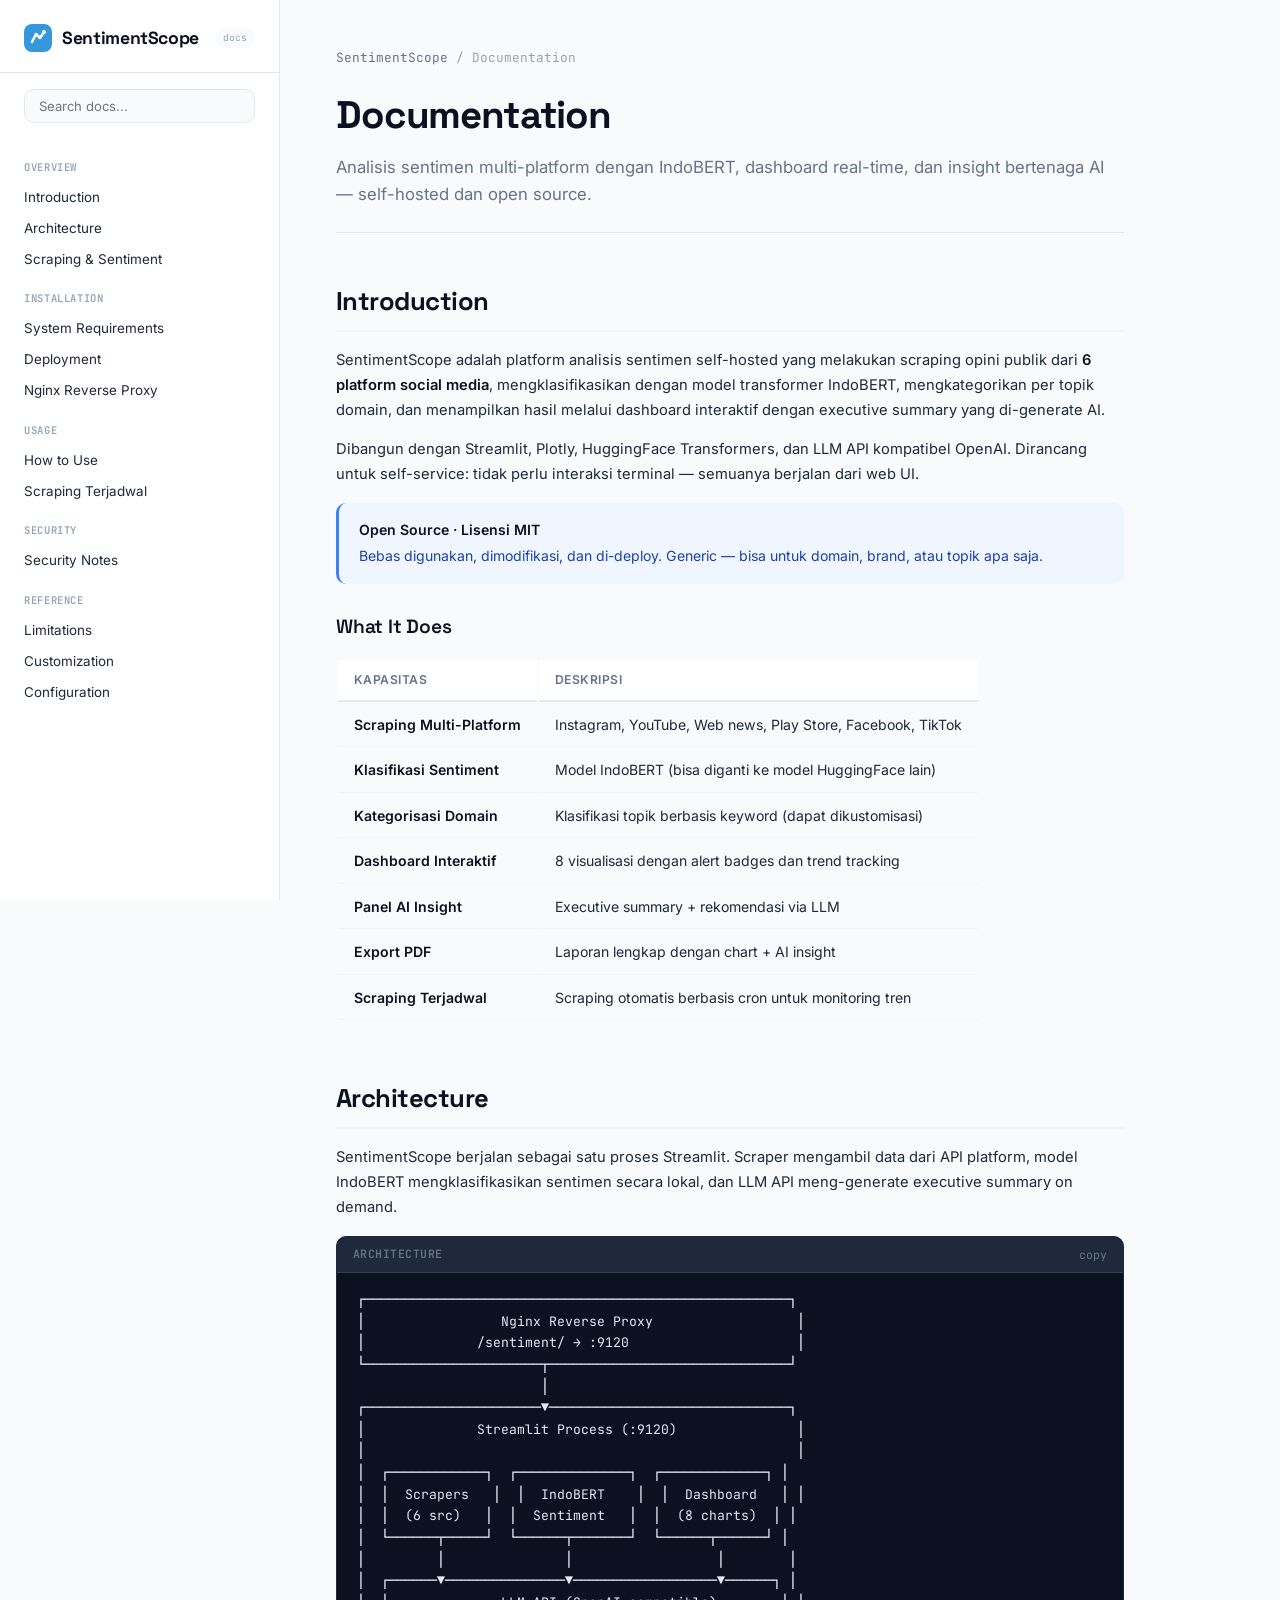
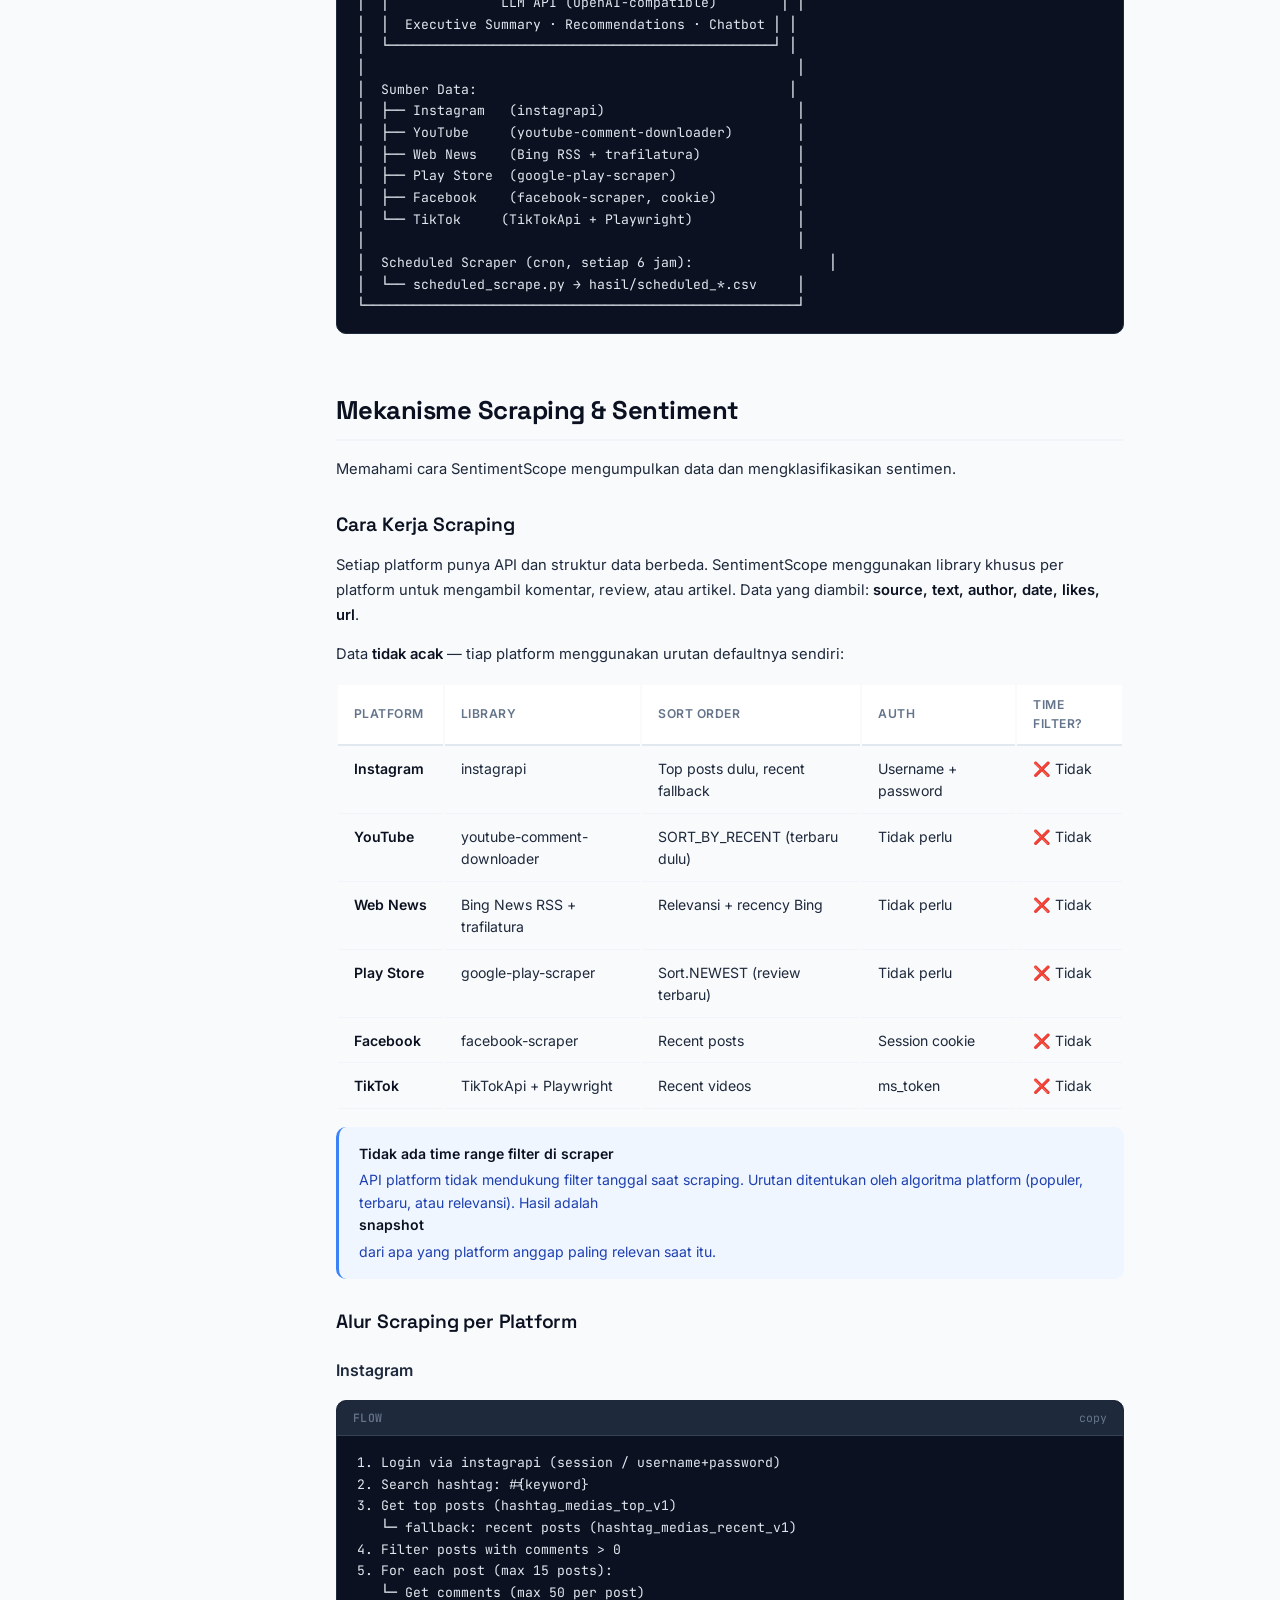
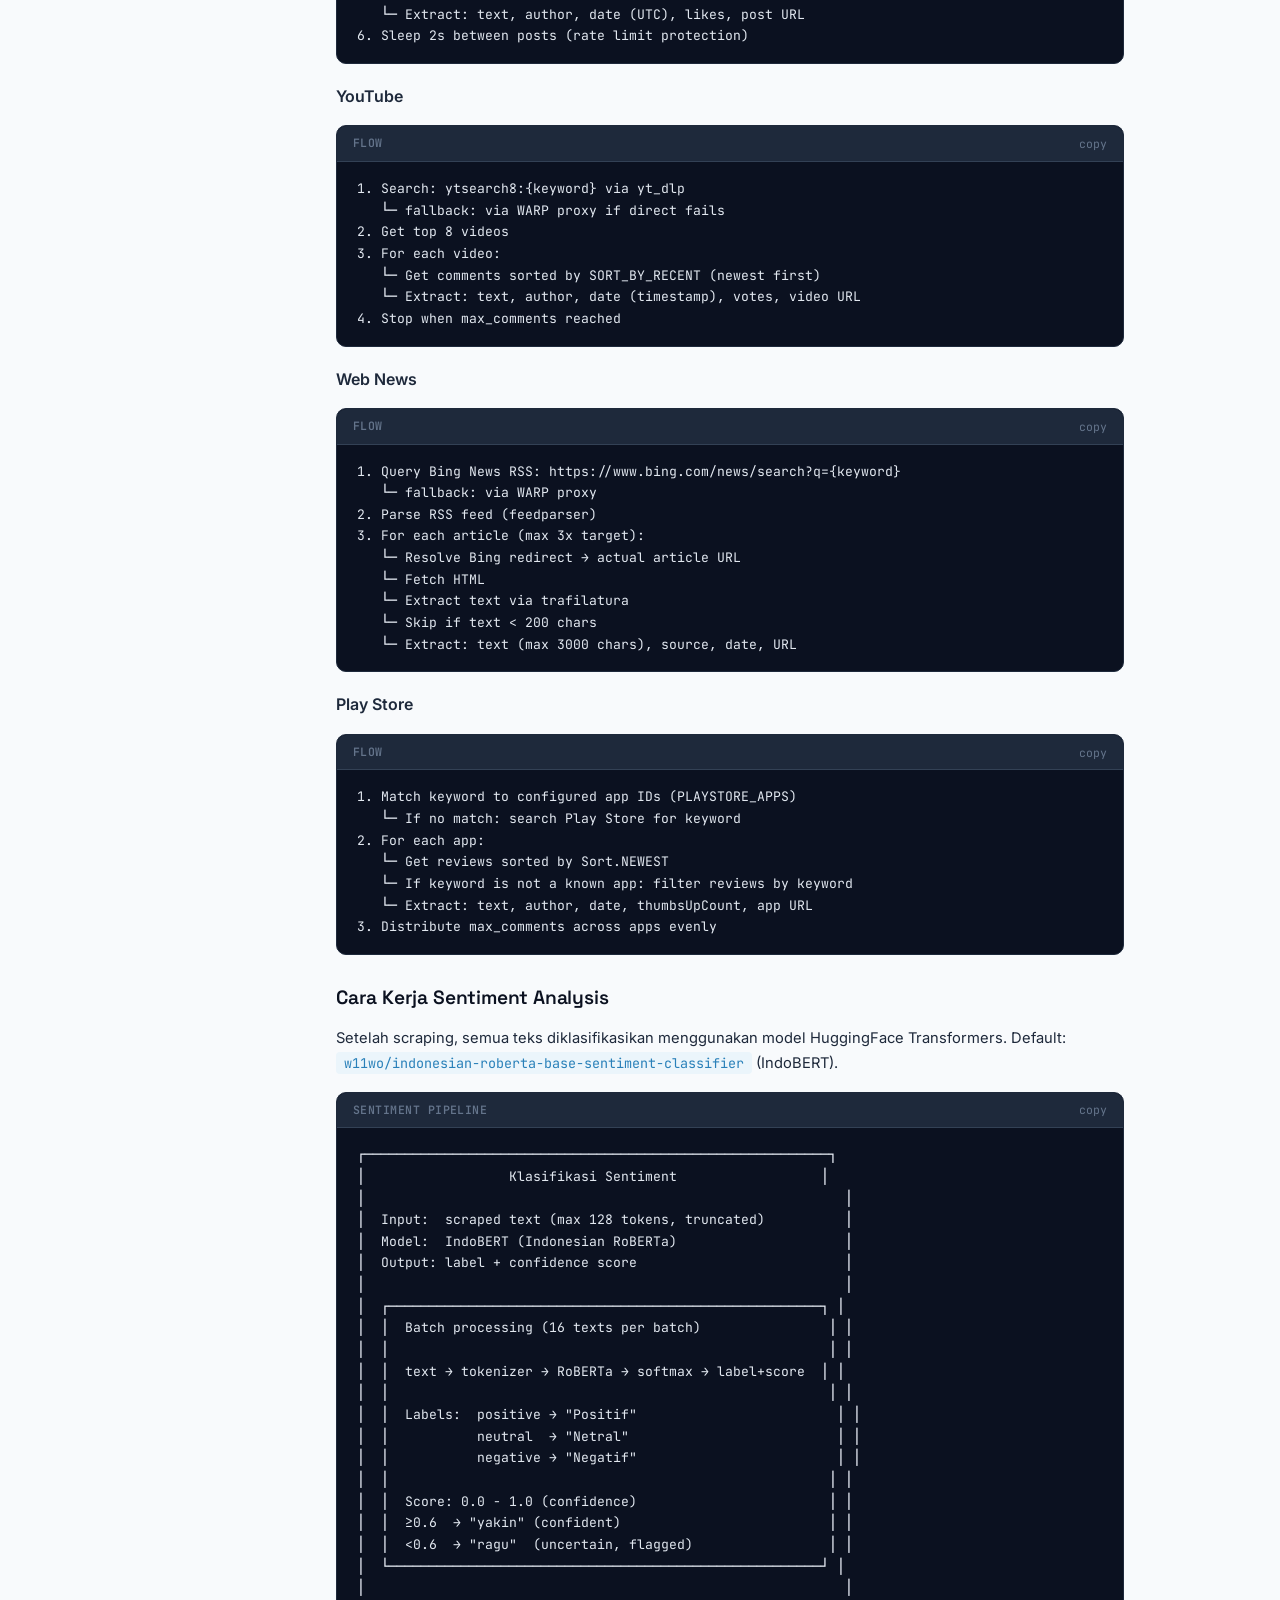
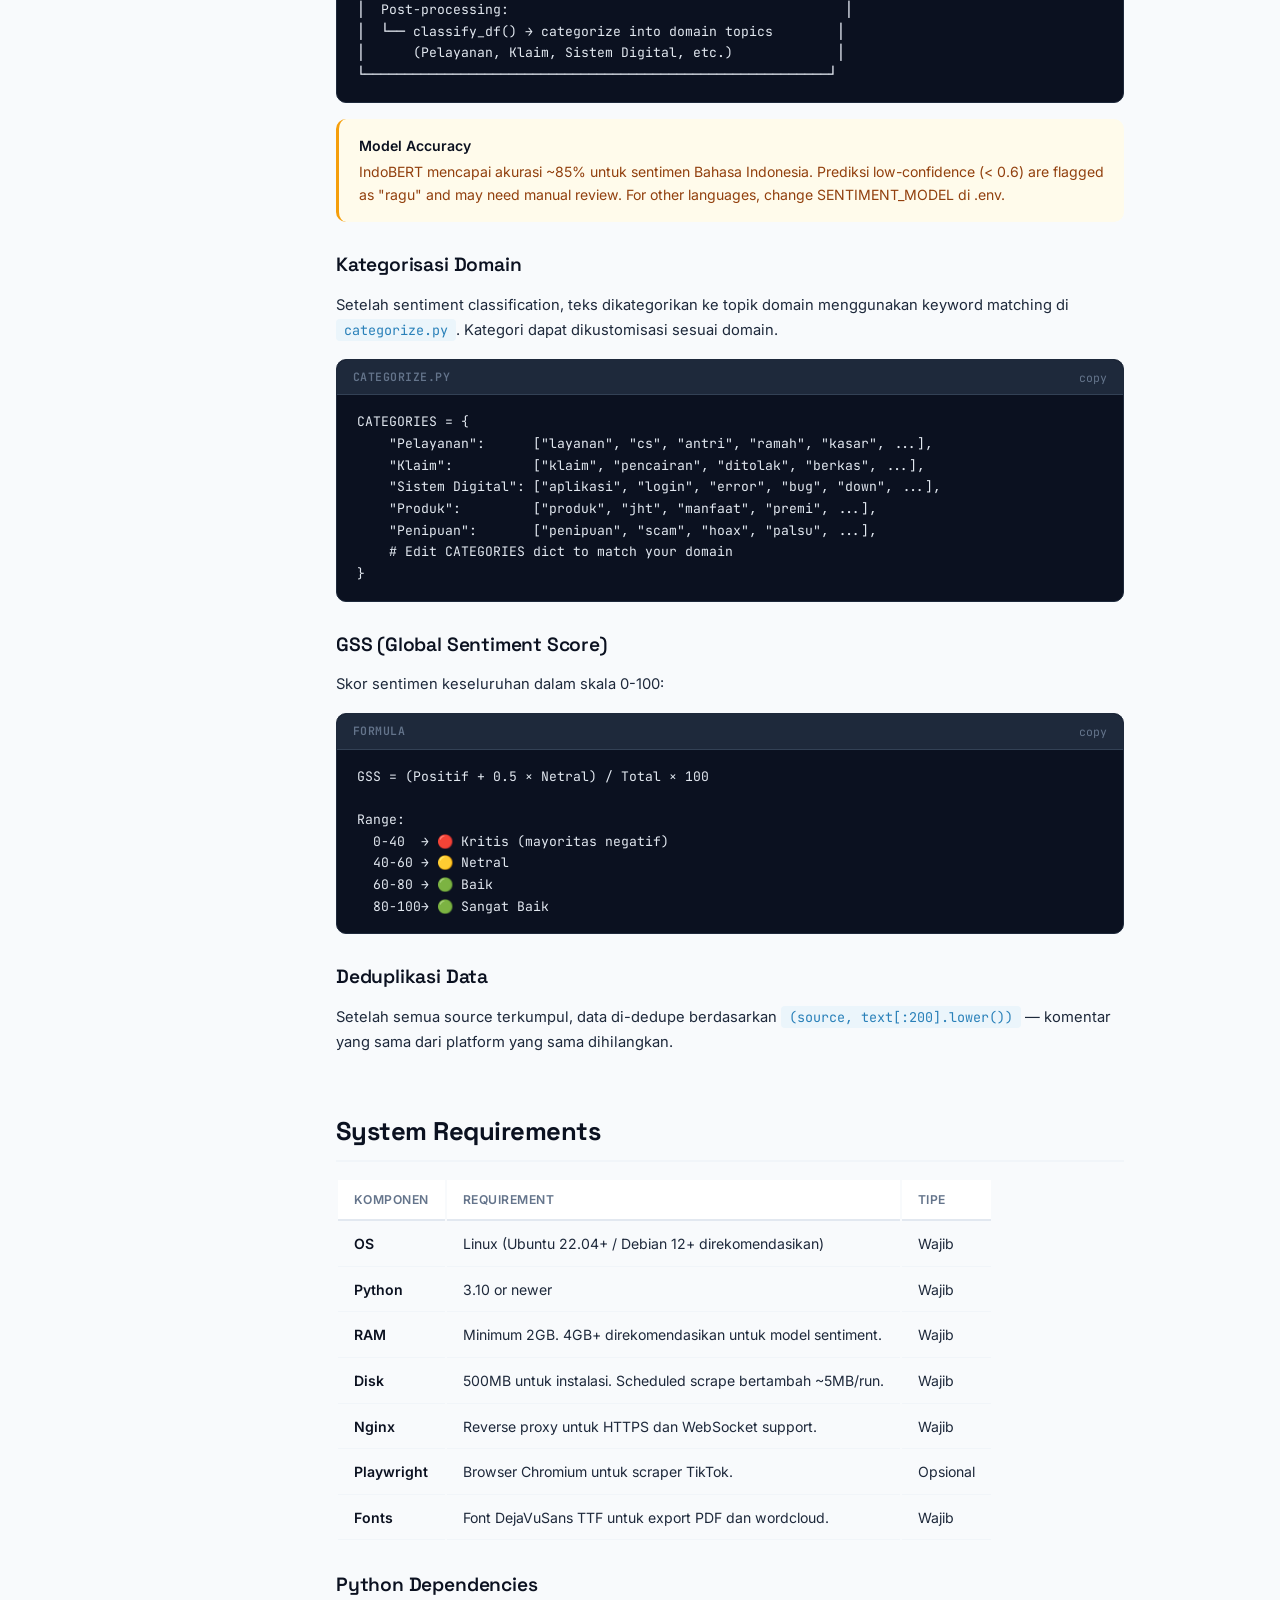
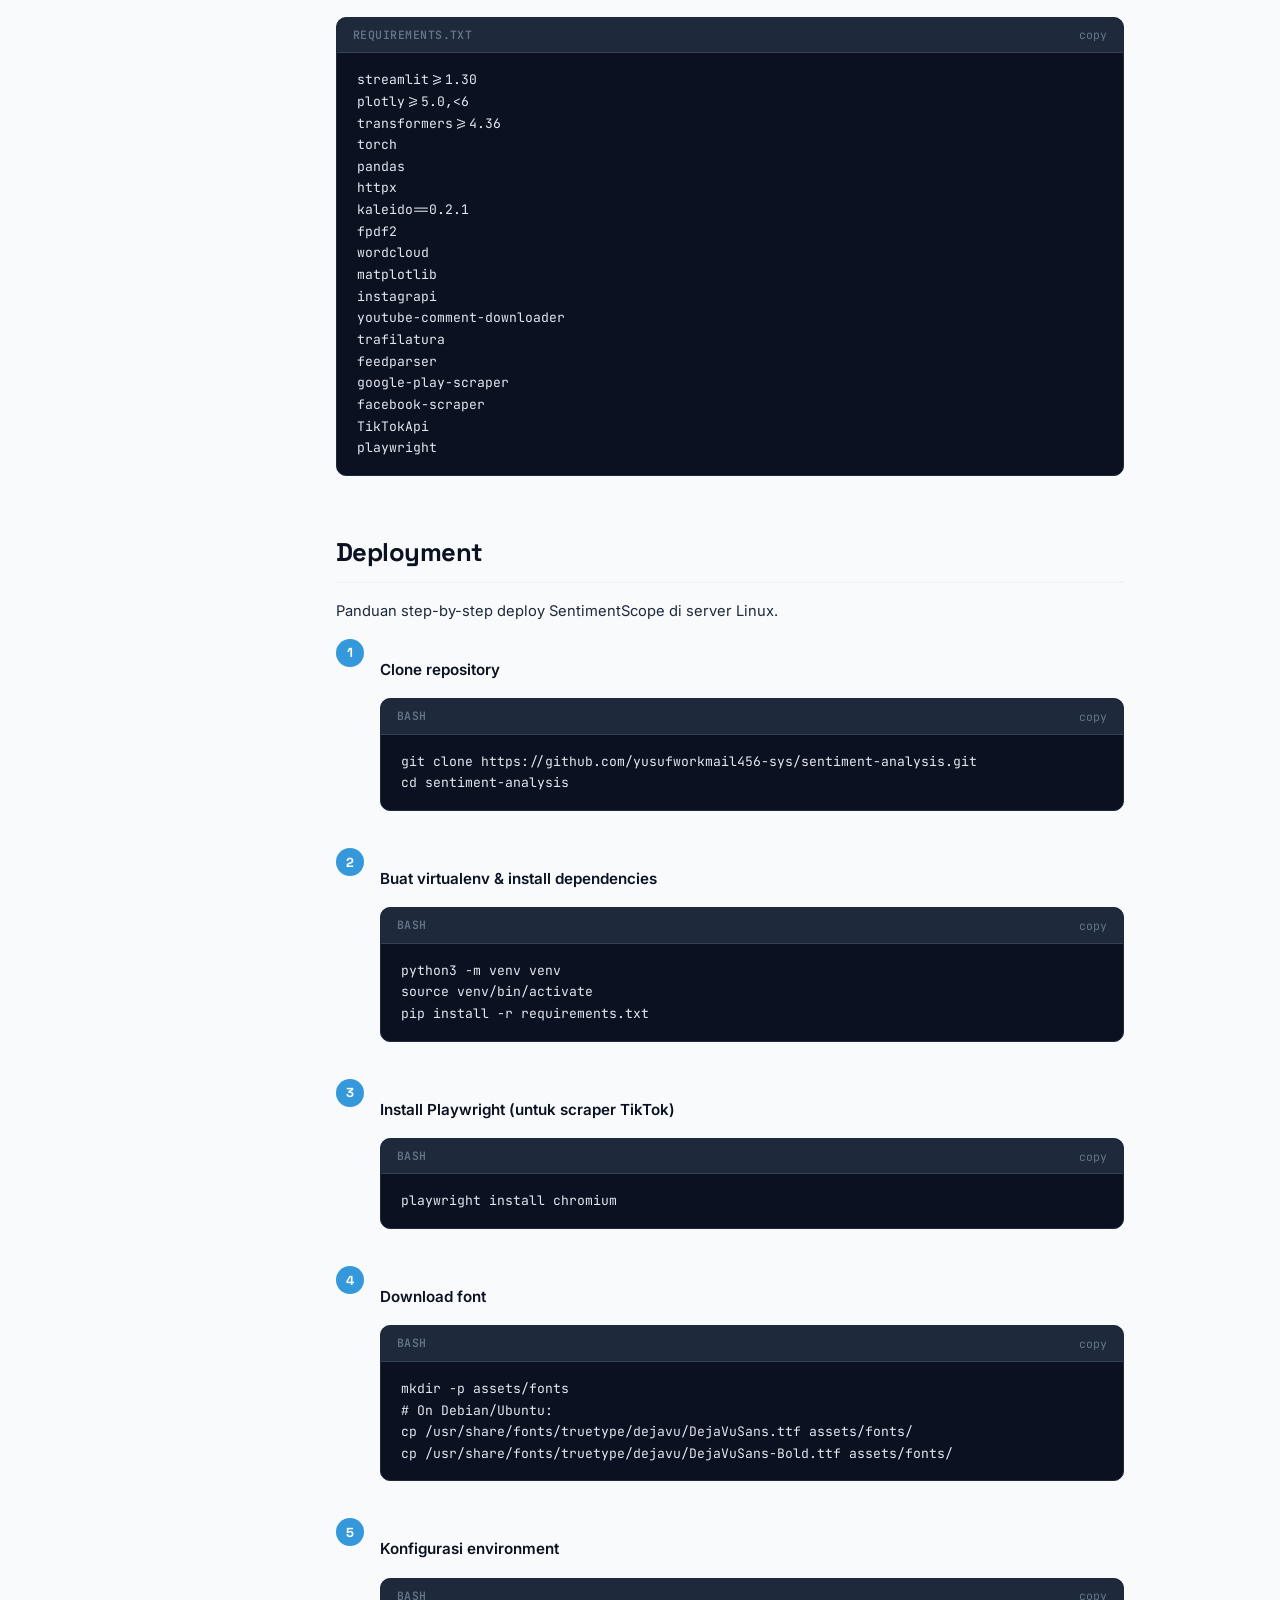
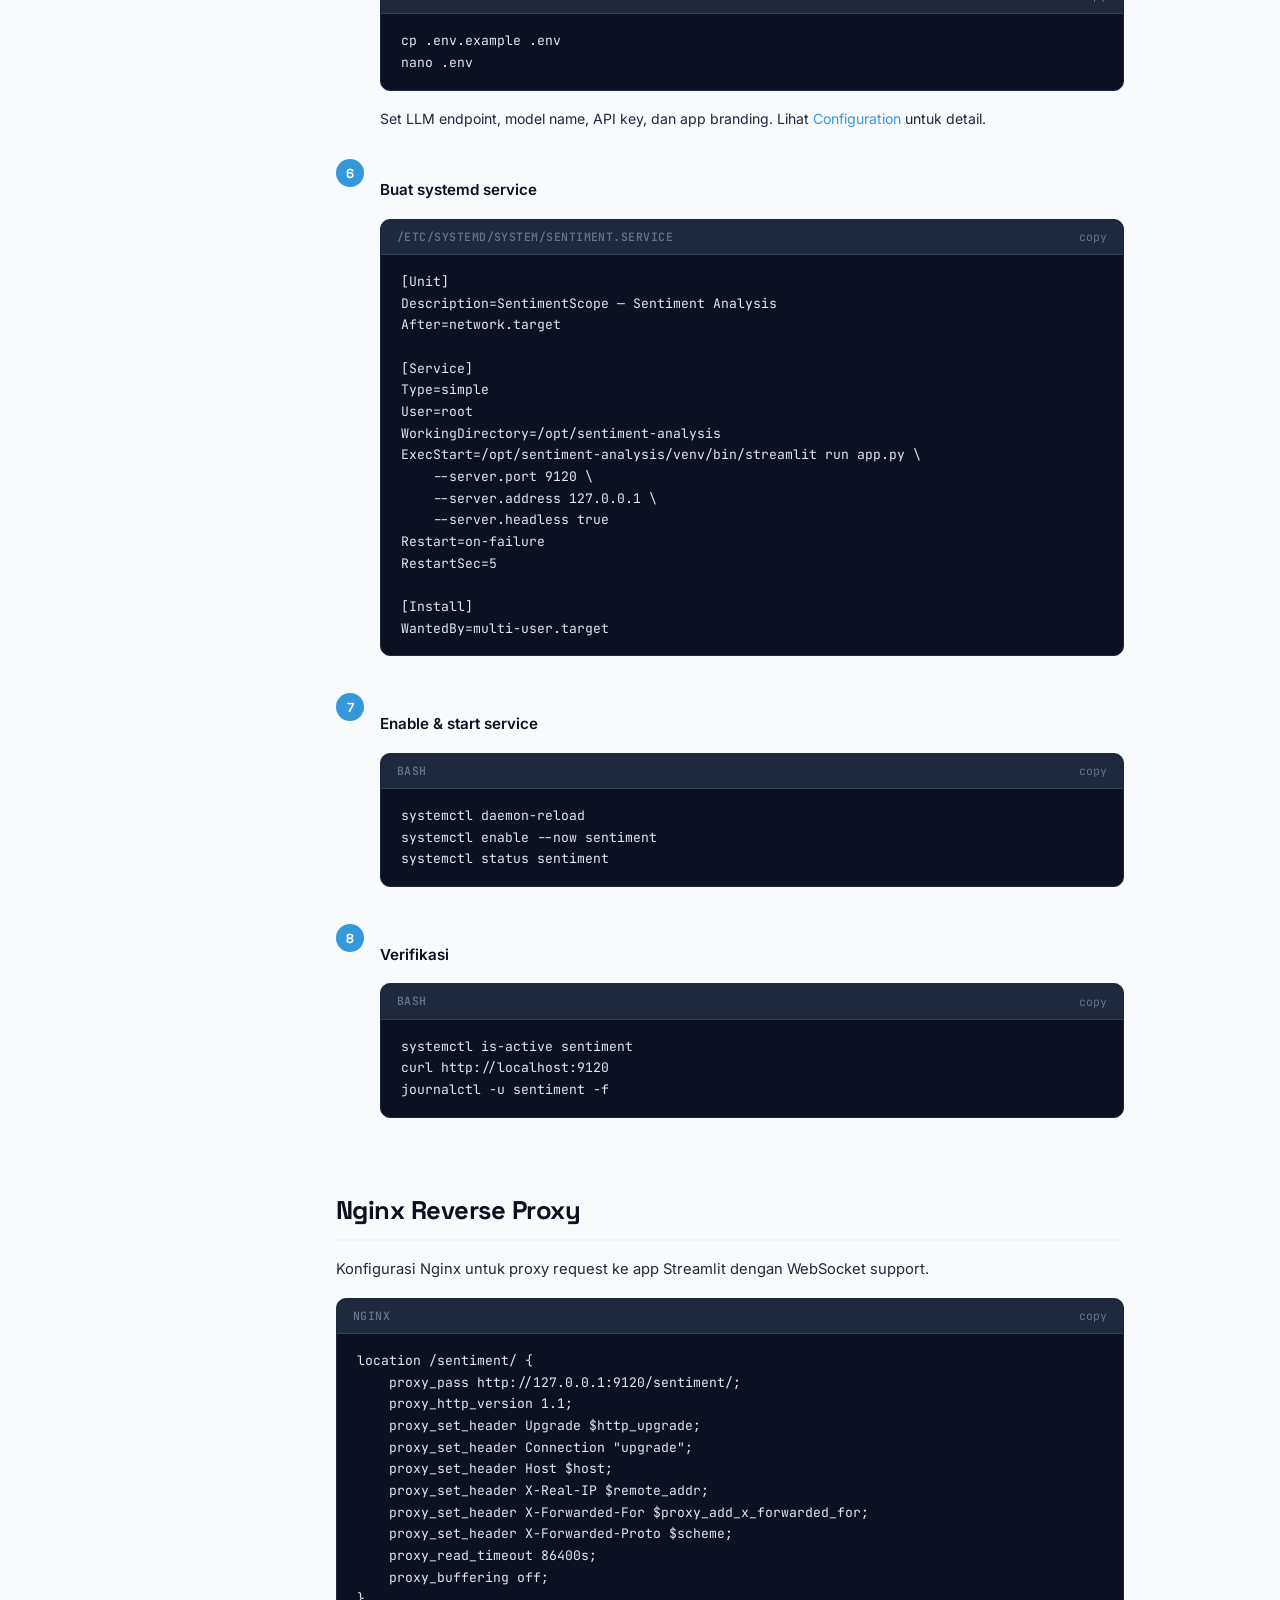
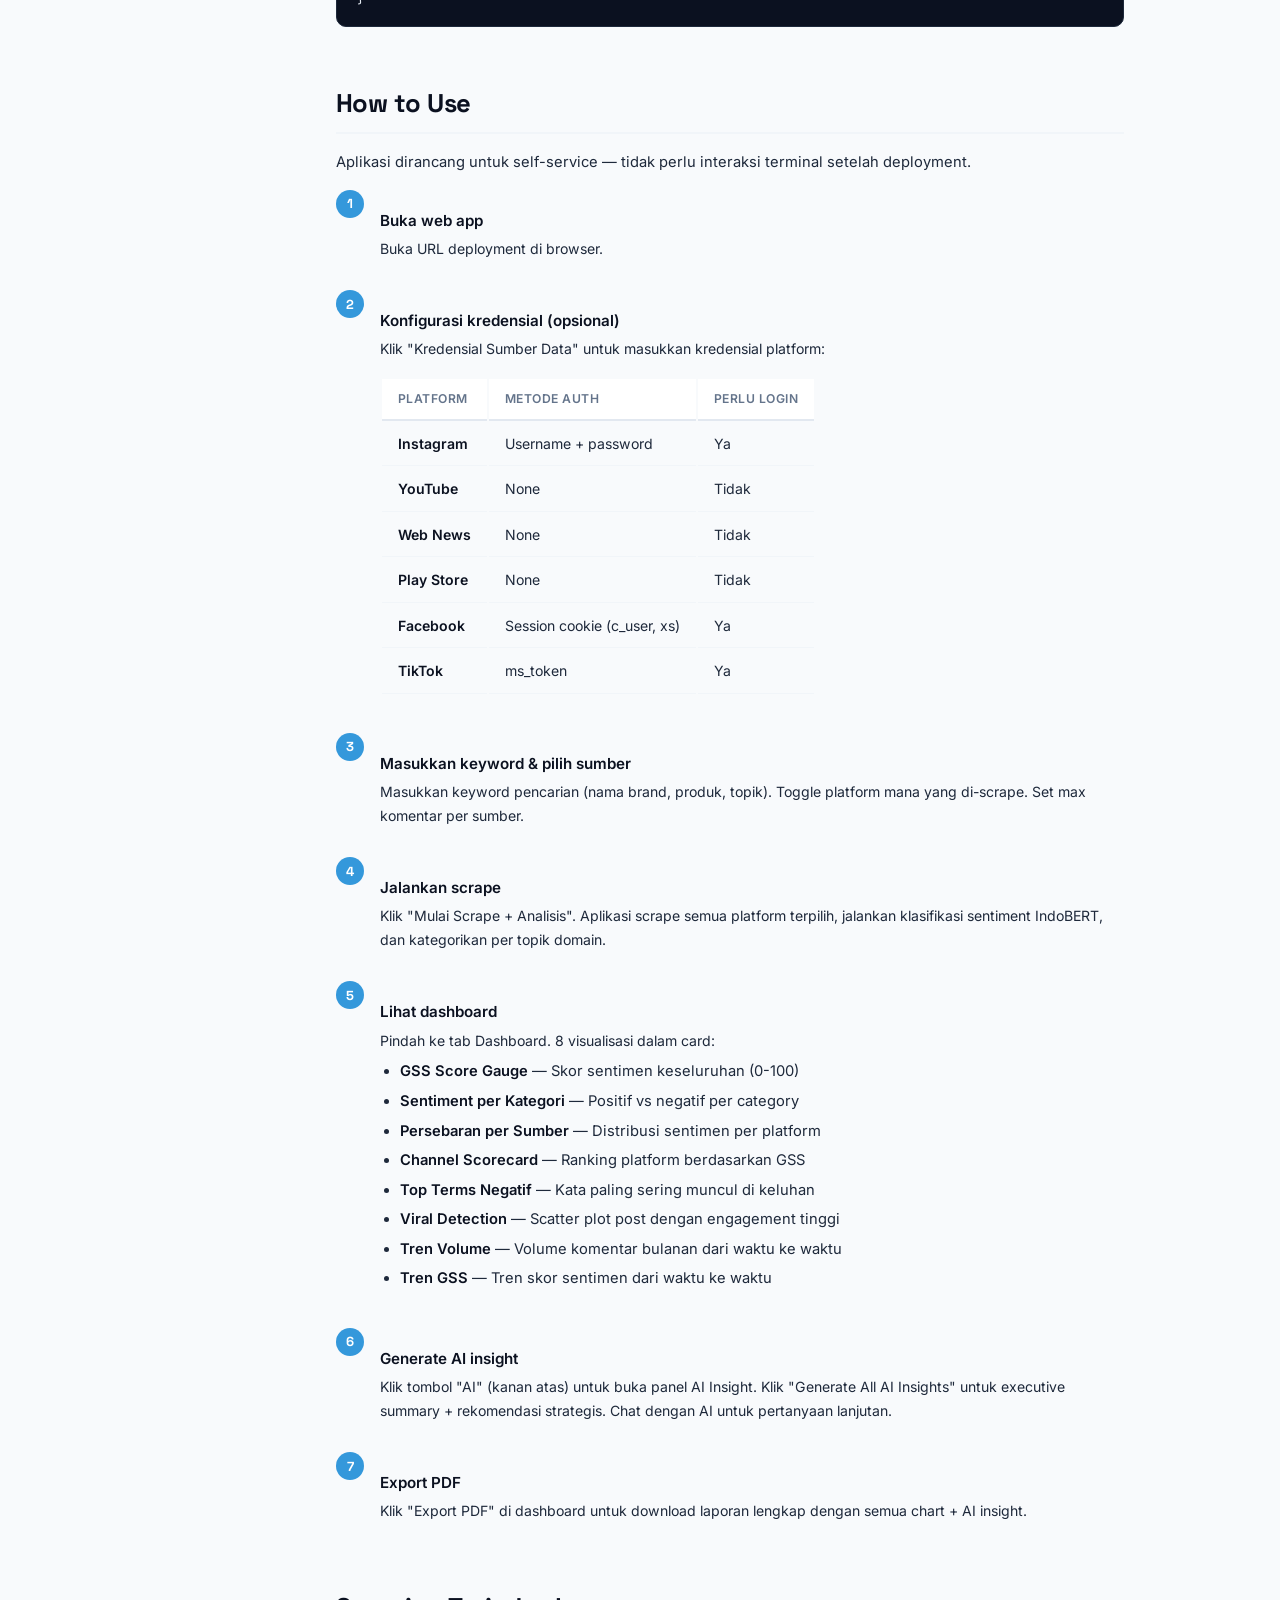
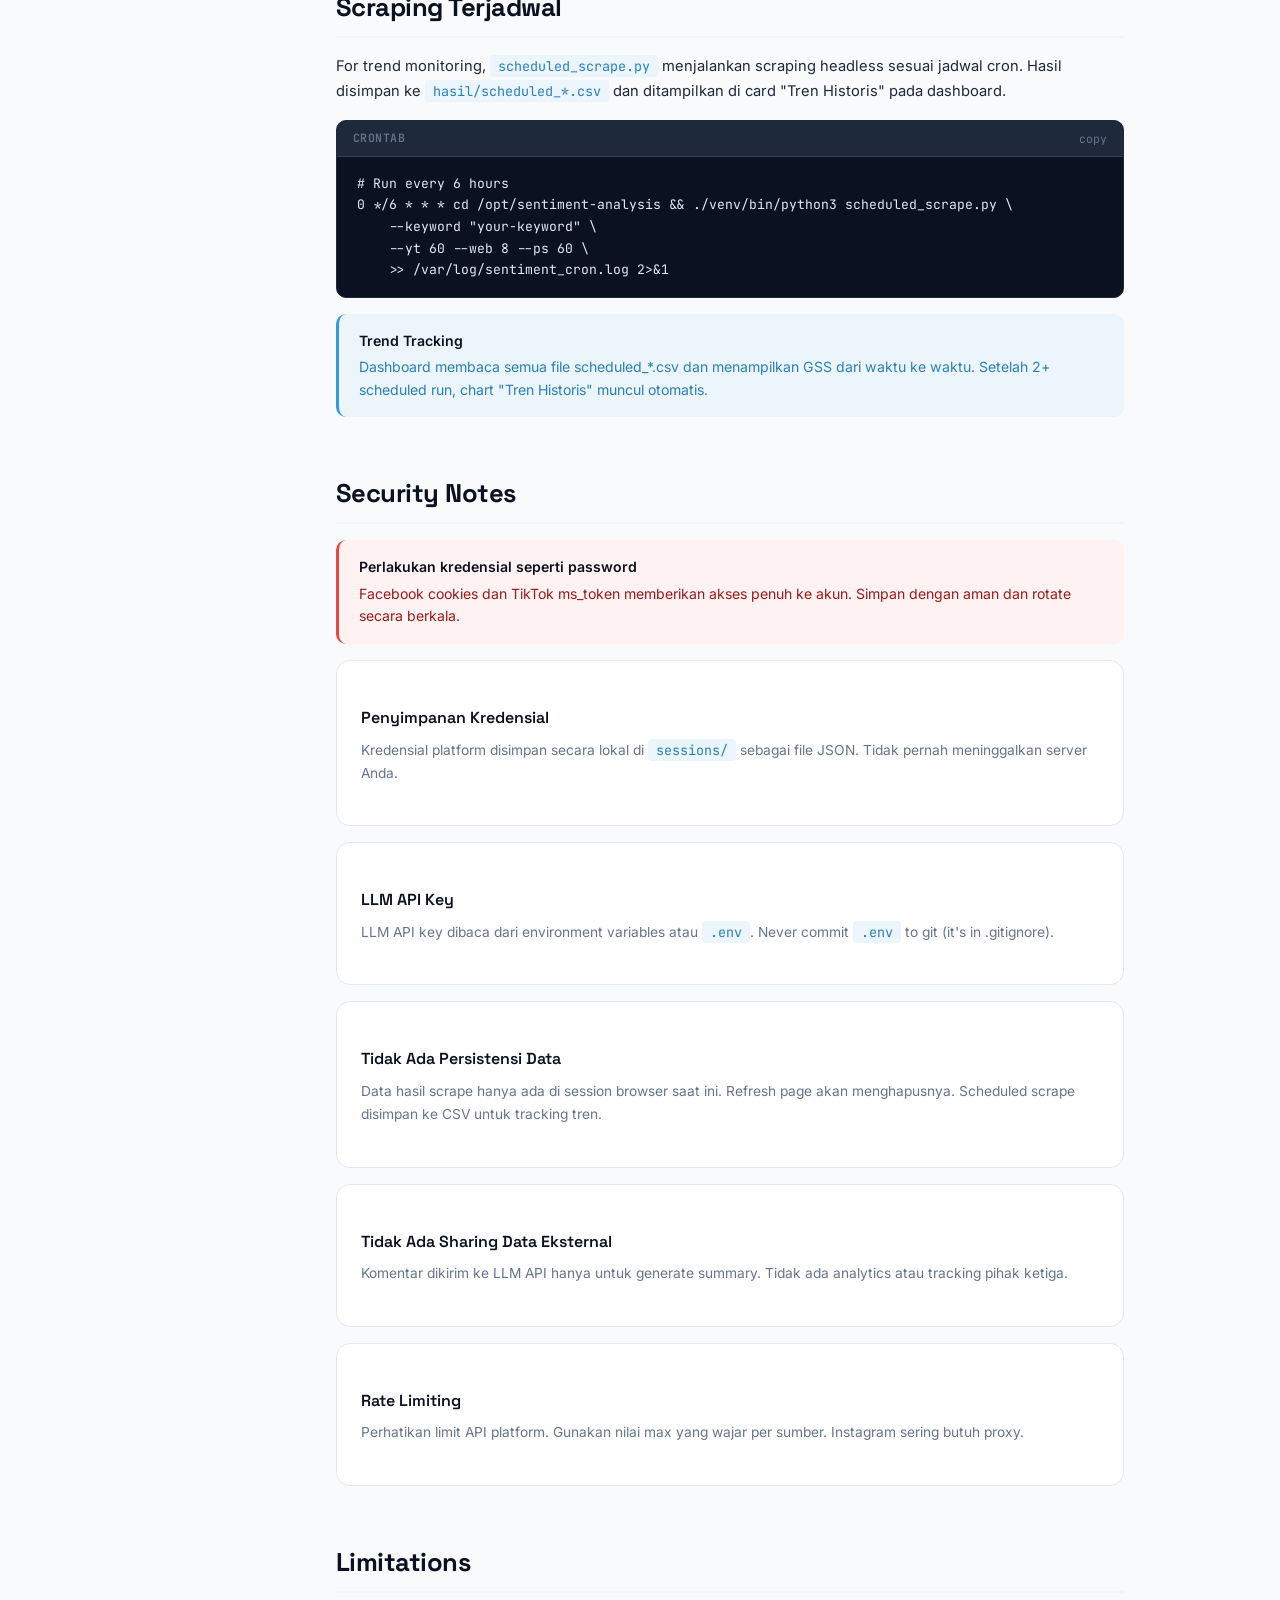
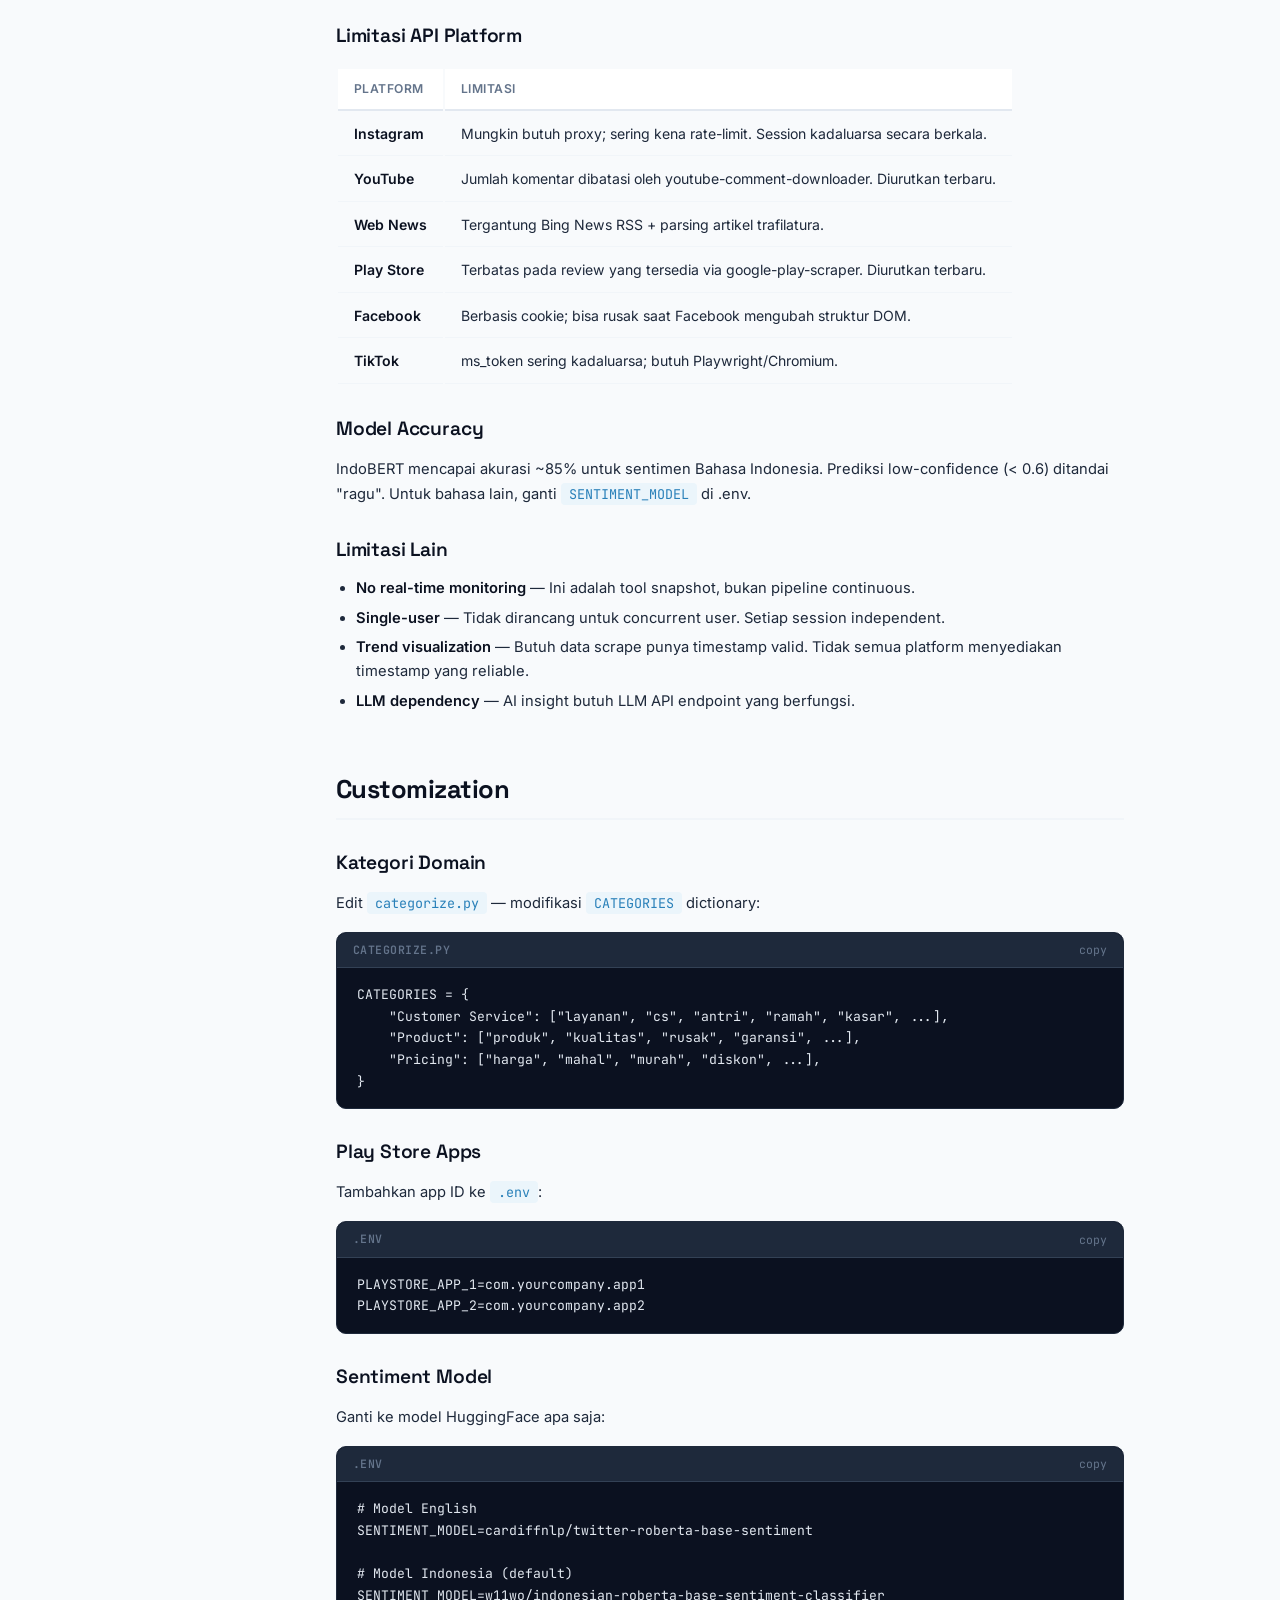
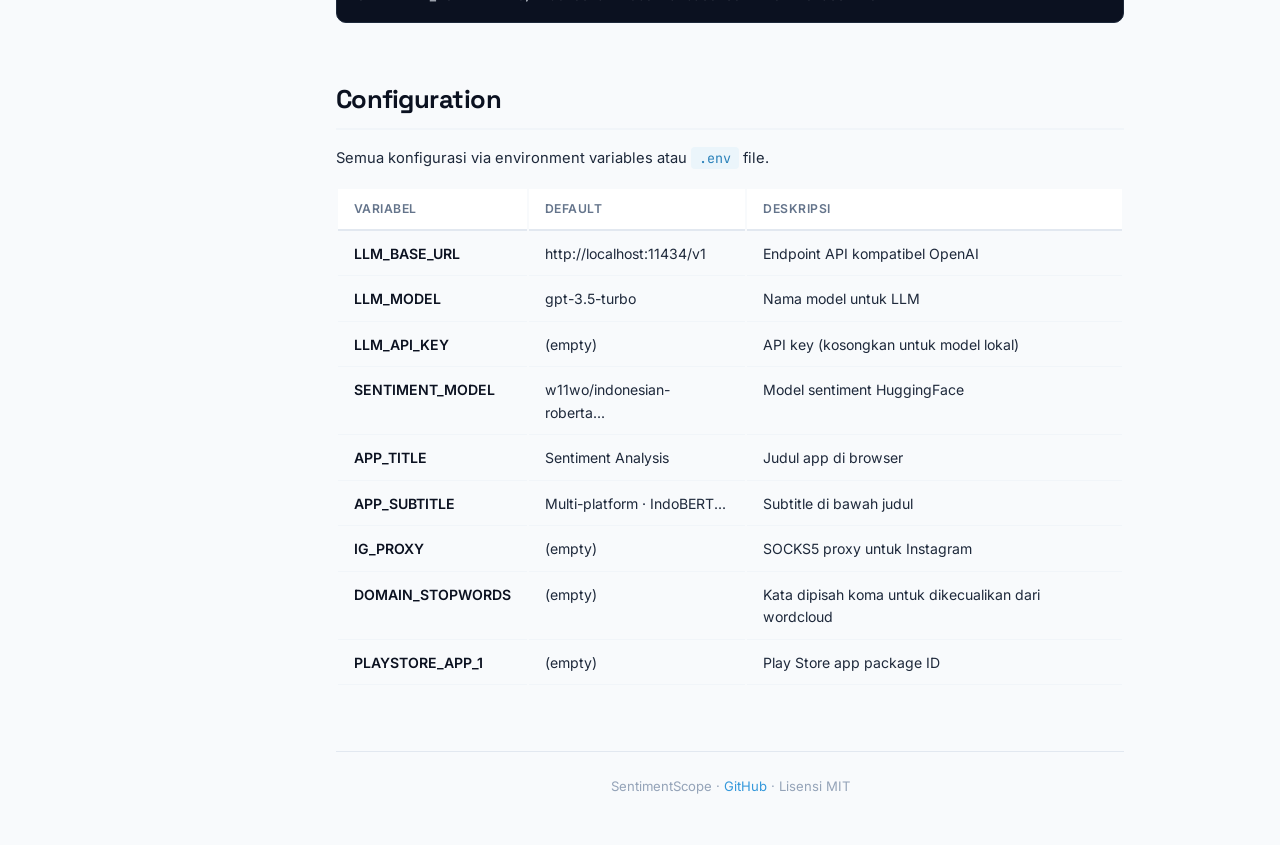
==== docs/index.html @ 2faf5543 "feat: custom SVG icons + docs theme colors, full sentiment codebase - icons.py: 30+ uniform line-sty" ====
<!DOCTYPE html>
<html lang="en">
<head>
<meta charset="UTF-8">
<meta name="viewport" content="width=device-width,initial-scale=1">
<title>SentimentScope — Documentation</title>
<link rel="preconnect" href="https://fonts.googleapis.com">
<link rel="preconnect" href="https://fonts.gstatic.com" crossorigin>
<link href="https://fonts.googleapis.com/css2?family=Inter:wght@400;500;600;700&family=Space+Grotesk:wght@400;500;600;700&family=JetBrains+Mono:wght@400;500&display=swap" rel="stylesheet">
<style>

:root{
  --primary:#3498db; --primary-dark:#2980b9; --primary-light:#ebf5fb;
  --ink:#0b1120; --text:#1e293b; --muted:#64748b; --muted-light:#94a3b8;
  --surface:#ffffff; --bg:#f8fafc; --border:#e2e8f0; --border-light:#f1f5f9;
  --code-bg:#0b1120; --code-surface:#1e293b; --code-text:#e2e8f0; --code-muted:#64748b;
  --success:#22c55e; --warning:#f59e0b; --danger:#ef4444;
  --radius:14px; --radius-sm:10px; --radius-xs:6px;
  --font-display:'Space Grotesk',system-ui,sans-serif;
  --font-body:'Inter',system-ui,sans-serif;
  --font-mono:'JetBrains Mono','SF Mono',monospace;
}
*{margin:0;padding:0;box-sizing:border-box}
html{scroll-behavior:smooth}
body{font-family:var(--font-body);background:var(--bg);color:var(--text);line-height:1.6;-webkit-font-smoothing:antialiased}
a{color:var(--primary);text-decoration:none}
a:hover{text-decoration:underline}

/* ── Layout ──────────────────────── */
.layout{display:flex;min-height:100vh}

/* ── Sidebar TOC ─────────────────── */
.toc{
  width:280px;flex-shrink:0;background:var(--surface);border-right:1px solid var(--border);
  position:fixed;height:100vh;overflow-y:auto;padding:24px 0;z-index:50;
}
.toc-header{padding:0 24px 20px;border-bottom:1px solid var(--border);display:flex;align-items:center;gap:10px}
.toc-header .logo-mark{width:28px;height:28px}
.toc-header .logo-text{font-family:var(--font-display);font-size:1.1rem;font-weight:700;color:var(--ink);letter-spacing:-.02em}
.toc-header .doc-badge{font-family:var(--font-mono);font-size:.6rem;color:var(--muted-light);background:var(--bg);padding:2px 8px;border-radius:99px;margin-left:auto}
.toc-search{padding:16px 24px 12px}
.toc-search input{width:100%;padding:8px 14px;border:1px solid var(--border);border-radius:var(--radius-sm);font-size:.82rem;font-family:var(--font-body);background:var(--bg);transition:border-color .15s}
.toc-search input:focus{outline:none;border-color:var(--primary);background:var(--surface)}
.toc-nav{padding:8px 12px}
.toc-section{font-family:var(--font-mono);font-size:.66rem;font-weight:600;text-transform:uppercase;letter-spacing:.06em;color:var(--muted-light);padding:16px 12px 6px}
.toc-item{display:block;padding:6px 12px;font-size:.84rem;color:var(--text);border-radius:var(--radius-sm);transition:all .12s;line-height:1.4;cursor:pointer}
.toc-item:hover{background:var(--bg);color:var(--primary);text-decoration:none}
.toc-item.active{background:var(--primary-light);color:var(--primary);font-weight:600}
.toc-item.sub{padding-left:28px;font-size:.8rem;color:var(--muted)}

/* ── Content ─────────────────────── */
.content{margin-left:280px;flex:1;padding:48px 56px;max-width:900px;min-width:0}
.content-header{margin-bottom:48px;padding-bottom:24px;border-bottom:1px solid var(--border)}
.content-header h1{font-family:var(--font-display);font-size:2.4rem;font-weight:700;color:var(--ink);letter-spacing:-.03em;margin-bottom:8px}
.content-header .desc{font-size:1.05rem;color:var(--muted)}
.breadcrumb{display:flex;align-items:center;gap:8px;font-size:.8rem;color:var(--muted-light);margin-bottom:16px;font-family:var(--font-mono)}
.breadcrumb a{color:var(--muted)}

/* ── Sections ────────────────────── */
.section{margin-bottom:56px;scroll-margin-top:24px}
.section h2{font-family:var(--font-display);font-size:1.6rem;font-weight:700;color:var(--ink);letter-spacing:-.02em;margin-bottom:16px;padding-bottom:8px;border-bottom:2px solid var(--border-light)}
.section h3{font-family:var(--font-display);font-size:1.2rem;font-weight:600;color:var(--ink);margin:28px 0 12px;letter-spacing:-.01em}
.section h4{font-size:1rem;font-weight:600;color:var(--text);margin:20px 0 8px}
.section p{margin-bottom:14px;font-size:.92rem;line-height:1.7;color:var(--text)}
.section ul,.section ol{margin:0 0 16px 20px}
.section li{margin-bottom:6px;font-size:.92rem;line-height:1.6}
.section strong{color:var(--ink);font-weight:600}

/* ── Code blocks ─────────────────── */
.code-block{background:var(--code-bg);border-radius:var(--radius-sm);overflow:hidden;margin:16px 0;border:1px solid #1e293b}
.code-header{display:flex;align-items:center;justify-content:space-between;padding:8px 16px;background:var(--code-surface);border-bottom:1px solid #334155}
.code-header .lang{font-family:var(--font-mono);font-size:.72rem;color:var(--code-muted);text-transform:uppercase;letter-spacing:.04em;font-weight:600}
.code-header .copy-btn{background:none;border:none;color:var(--code-muted);cursor:pointer;font-size:.72rem;font-family:var(--font-mono);transition:color .15s;display:flex;align-items:center;gap:4px}
.code-header .copy-btn:hover{color:var(--code-text)}
.code-body{padding:16px 20px;overflow-x:auto}
.code-body pre{font-family:var(--font-mono);font-size:.82rem;line-height:1.65;color:var(--code-text);white-space:pre}
.code-body .kw{color:#c084fc}
.code-body .str{color:#86efac}
.code-body .com{color:var(--code-muted);font-style:italic}
.code-body .num{color:#fbbf24}
.code-body .var{color:#7dd3fc}
.inline-code{font-family:var(--font-mono);font-size:.84rem;background:var(--primary-light);color:var(--primary-dark);padding:2px 8px;border-radius:4px}

/* ── Callouts ─────────────────────── */
.callout{padding:16px 20px;border-radius:var(--radius-sm);margin:16px 0;font-size:.88rem;line-height:1.6;border-left:3px solid;display:flex;gap:12px;align-items:flex-start}
.callout .icon{flex-shrink:0;width:20px;height:20px;margin-top:1px}
.callout .body{flex:1}
.callout .body strong{display:block;margin-bottom:4px}
.callout.info{background:#eff6ff;border-color:#3b82f6;color:#1e40af}
.callout.warn{background:#fffbeb;border-color:#f59e0b;color:#92400e}
.callout.danger{background:#fef2f2;border-color:#ef4444;color:#991b1b}
.callout.tip{background:var(--primary-light);border-color:var(--primary);color:var(--primary-dark)}

/* ── Tables ──────────────────────── */
.spec-table{width:100%;border-collapse:collapse;margin:16px 0;font-size:.88rem}
.spec-table th{text-align:left;padding:10px 16px;background:var(--surface);border-bottom:2px solid var(--border);color:var(--muted);font-weight:600;font-size:.76rem;text-transform:uppercase;letter-spacing:.04em}
.spec-table td{padding:10px 16px;border-bottom:1px solid var(--border-light);vertical-align:top}
.spec-table td:first-child{font-weight:600;color:var(--ink);white-space:nowrap}
.spec-table tr:hover{background:var(--surface)}

/* ── Cards ───────────────────────── */
.info-card{background:var(--surface);border:1px solid var(--border);border-radius:var(--radius);padding:24px;margin:16px 0}
.info-card h4{font-family:var(--font-display);font-size:1rem;font-weight:600;color:var(--ink);margin-bottom:8px}
.info-card .card-desc{font-size:.86rem;color:var(--muted);margin-bottom:16px}

/* ── Mode comparison ─────────────── */
.mode-compare{display:grid;grid-template-columns:1fr 1fr;gap:16px;margin:20px 0}
.mode-col{background:var(--surface);border:1px solid var(--border);border-radius:var(--radius);padding:24px}
.mode-col h4{font-family:var(--font-display);font-size:1.05rem;font-weight:600;margin-bottom:4px}
.mode-col .mode-tag{display:inline-block;font-family:var(--font-mono);font-size:.68rem;font-weight:600;padding:3px 10px;border-radius:99px;margin-bottom:14px;text-transform:uppercase;letter-spacing:.04em}
.mode-col .mode-tag.calm{background:#f1f5f9;color:var(--muted)}
.mode-col .mode-tag.aggr{background:var(--primary-light);color:var(--primary-dark)}
.mode-col ul{margin:0;padding-left:18px}
.mode-col li{font-size:.84rem;margin-bottom:5px;line-height:1.5}

/* ── Steps ──────────────────────── */
.step{display:flex;gap:16px;margin-bottom:20px}
.step-num{flex-shrink:0;width:28px;height:28px;background:var(--primary);color:#fff;border-radius:50%;display:flex;align-items:center;justify-content:center;font-family:var(--font-display);font-size:.82rem;font-weight:700;margin-top:1px}
.step-body{flex:1}
.step-body h4{font-size:.95rem;font-weight:600;color:var(--ink);margin-bottom:4px}
.step-body p{font-size:.88rem;margin-bottom:8px}

/* ── Badge ───────────────────────── */
.badge{display:inline-flex;align-items:center;gap:4px;padding:2px 10px;border-radius:99px;font-size:.72rem;font-weight:600;font-family:var(--font-mono)}
.badge.req{background:#dcfce7;color:#166534}
.badge.opt{background:#f1f5f9;color:#64748b}
.badge.pro{background:var(--primary-light);color:var(--primary-dark)}

/* ── Scrollbar ───────────────────── */
::-webkit-scrollbar{width:6px;height:6px}
::-webkit-scrollbar-track{background:transparent}
::-webkit-scrollbar-thumb{background:#cbd5e1;border-radius:3px}
::-webkit-scrollbar-thumb:hover{background:#94a3b8}

/* ── Responsive ──────────────────── */
@media(max-width:960px){
  .toc{display:none}
  .content{margin-left:0;padding:32px 20px}
  .mode-compare{grid-template-columns:1fr}
}

</style>
</head>
<body>

<div class="layout">

<!-- ═══════════════ SIDEBAR TOC ═══════════════ -->
<aside class="toc">
  <div class="toc-header">
    <svg class="logo-mark" viewBox="0 0 28 28" fill="none">
      <rect width="28" height="28" rx="8" fill="#3498db"/>
      <path d="M8 18 L12 10 L16 14 L20 8" stroke="#fff" stroke-width="2.5" stroke-linecap="round" stroke-linejoin="round"/>
      <circle cx="20" cy="8" r="2" fill="#fff"/>
    </svg>
    <span class="logo-text">SentimentScope</span>
    <span class="doc-badge">docs</span>
  </div>
  <div class="toc-search">
    <input type="text" id="tocSearch" placeholder="Search docs..." oninput="filterToc()">
  </div>
  <nav class="toc-nav">
    <div class="toc-section">Overview</div>
    <a class="toc-item" href="#introduction">Introduction</a>
    <a class="toc-item" href="#architecture">Architecture</a>
    <a class="toc-item" href="#mechanism">Scraping & Sentiment</a>
    <div class="toc-section">Installation</div>
    <a class="toc-item" href="#requirements">System Requirements</a>
    <a class="toc-item" href="#deploy">Deployment</a>
    <a class="toc-item" href="#nginx">Nginx Reverse Proxy</a>
    <div class="toc-section">Usage</div>
    <a class="toc-item" href="#how-to-use">How to Use</a>
    <a class="toc-item" href="#scheduled">Scraping Terjadwal</a>
    <div class="toc-section">Security</div>
    <a class="toc-item" href="#security">Security Notes</a>
    <div class="toc-section">Reference</div>
    <a class="toc-item" href="#limitations">Limitations</a>
    <a class="toc-item" href="#customization">Customization</a>
    <a class="toc-item" href="#config">Configuration</a>
  </nav>
</aside>

<!-- ═══════════════ CONTENT ═══════════════ -->
<main class="content">
  <div class="content-header">
    <div class="breadcrumb"><a href="#">SentimentScope</a> / Documentation</div>
    <h1>Documentation</h1>
    <p class="desc">Analisis sentimen multi-platform dengan IndoBERT, dashboard real-time, dan insight bertenaga AI — self-hosted dan open source.</p>
  </div>

  <!-- ── Introduction ── -->
  <section class="section" id="introduction">
    <h2>Introduction</h2>
    <p>SentimentScope adalah platform analisis sentimen self-hosted yang melakukan scraping opini publik dari <strong>6 platform social media</strong>, mengklasifikasikan dengan model transformer IndoBERT, mengkategorikan per topik domain, dan menampilkan hasil melalui dashboard interaktif dengan executive summary yang di-generate AI.</p>
    <p>Dibangun dengan Streamlit, Plotly, HuggingFace Transformers, dan LLM API kompatibel OpenAI. Dirancang untuk self-service: tidak perlu interaksi terminal — semuanya berjalan dari web UI.</p>
    
    <div class="callout info">
      <div class="body">
        <strong>Open Source · Lisensi MIT</strong>
        Bebas digunakan, dimodifikasi, dan di-deploy. Generic — bisa untuk domain, brand, atau topik apa saja.
      </div>
    </div>
    
    <h3>What It Does</h3>
    <div class="spec-table">
      <table>
        <thead><tr><th>Kapasitas</th><th>Deskripsi</th></tr></thead>
        <tbody>
          <tr><td>Scraping Multi-Platform</td><td>Instagram, YouTube, Web news, Play Store, Facebook, TikTok</td></tr>
          <tr><td>Klasifikasi Sentiment</td><td>Model IndoBERT (bisa diganti ke model HuggingFace lain)</td></tr>
          <tr><td>Kategorisasi Domain</td><td>Klasifikasi topik berbasis keyword (dapat dikustomisasi)</td></tr>
          <tr><td>Dashboard Interaktif</td><td>8 visualisasi dengan alert badges dan trend tracking</td></tr>
          <tr><td>Panel AI Insight</td><td>Executive summary + rekomendasi via LLM</td></tr>
          <tr><td>Export PDF</td><td>Laporan lengkap dengan chart + AI insight</td></tr>
          <tr><td>Scraping Terjadwal</td><td>Scraping otomatis berbasis cron untuk monitoring tren</td></tr>
        </tbody>
      </table>
    </div>
  </section>

  <!-- ── Architecture ── -->
  <section class="section" id="architecture">
    <h2>Architecture</h2>
    <p>SentimentScope berjalan sebagai satu proses Streamlit. Scraper mengambil data dari API platform, model IndoBERT mengklasifikasikan sentimen secara lokal, dan LLM API meng-generate executive summary on demand.</p>
    
    <div class="code-block">
      <div class="code-header"><span class="lang">Architecture</span><button class="copy-btn" onclick="copyCode(this)">copy</button></div>
      <div class="code-body"><pre>┌─────────────────────────────────────────────────────┐
│                 Nginx Reverse Proxy                  │
│              /sentiment/ → :9120                     │
└──────────────────────┬──────────────────────────────┘
                       │
┌──────────────────────▼──────────────────────────────┐
│              Streamlit Process (:9120)               │
│                                                      │
│  ┌────────────┐  ┌──────────────┐  ┌─────────────┐ │
│  │  Scrapers   │  │  IndoBERT    │  │  Dashboard   │ │
│  │  (6 src)   │  │  Sentiment   │  │  (8 charts)  │ │
│  └──────┬─────┘  └──────┬───────┘  └──────┬──────┘ │
│         │               │                  │        │
│  ┌──────▼───────────────▼──────────────────▼──────┐ │
│  │              LLM API (OpenAI-compatible)        │ │
│  │  Executive Summary · Recommendations · Chatbot │ │
│  └────────────────────────────────────────────────┘ │
│                                                      │
│  Sumber Data:                                       │
│  ├── Instagram   (instagrapi)                        │
│  ├── YouTube     (youtube-comment-downloader)        │
│  ├── Web News    (Bing RSS + trafilatura)            │
│  ├── Play Store  (google-play-scraper)               │
│  ├── Facebook    (facebook-scraper, cookie)          │
│  └── TikTok     (TikTokApi + Playwright)             │
│                                                      │
│  Scheduled Scraper (cron, setiap 6 jam):                 │
│  └── scheduled_scrape.py → hasil/scheduled_*.csv     │
└──────────────────────────────────────────────────────┘</pre></div>
    </div>
  </section>

  <!-- ── Mekanisme Scraping & Sentiment ── -->
  <section class="section" id="mechanism">
    <h2>Mekanisme Scraping & Sentiment</h2>
    <p>Memahami cara SentimentScope mengumpulkan data dan mengklasifikasikan sentimen.</p>

    <h3>Cara Kerja Scraping</h3>
    <p>Setiap platform punya API dan struktur data berbeda. SentimentScope menggunakan library khusus per platform untuk mengambil komentar, review, atau artikel. Data yang diambil: <strong>source, text, author, date, likes, url</strong>.</p>
    <p>Data <strong>tidak acak</strong> — tiap platform menggunakan urutan defaultnya sendiri:</p>

    <div class="spec-table">
      <table>
        <thead><tr><th>Platform</th><th>Library</th><th>Sort Order</th><th>Auth</th><th>Time Filter?</th></tr></thead>
        <tbody>
          <tr><td>Instagram</td><td>instagrapi</td><td>Top posts dulu, recent fallback</td><td>Username + password</td><td>❌ Tidak</td></tr>
          <tr><td>YouTube</td><td>youtube-comment-downloader</td><td>SORT_BY_RECENT (terbaru dulu)</td><td>Tidak perlu</td><td>❌ Tidak</td></tr>
          <tr><td>Web News</td><td>Bing News RSS + trafilatura</td><td>Relevansi + recency Bing</td><td>Tidak perlu</td><td>❌ Tidak</td></tr>
          <tr><td>Play Store</td><td>google-play-scraper</td><td>Sort.NEWEST (review terbaru)</td><td>Tidak perlu</td><td>❌ Tidak</td></tr>
          <tr><td>Facebook</td><td>facebook-scraper</td><td>Recent posts</td><td>Session cookie</td><td>❌ Tidak</td></tr>
          <tr><td>TikTok</td><td>TikTokApi + Playwright</td><td>Recent videos</td><td>ms_token</td><td>❌ Tidak</td></tr>
        </tbody>
      </table>
    </div>

    <div class="callout info">
      <div class="body">
        <strong>Tidak ada time range filter di scraper</strong>
        API platform tidak mendukung filter tanggal saat scraping. Urutan ditentukan oleh algoritma platform (populer, terbaru, atau relevansi). Hasil adalah <strong>snapshot</strong> dari apa yang platform anggap paling relevan saat itu.
      </div>
    </div>

    <h3>Alur Scraping per Platform</h3>

    <h4>Instagram</h4>
    <div class="code-block">
      <div class="code-header"><span class="lang">flow</span><button class="copy-btn" onclick="copyCode(this)">copy</button></div>
      <div class="code-body"><pre>1. Login via instagrapi (session / username+password)
2. Search hashtag: #{keyword}
3. Get top posts (hashtag_medias_top_v1)
   └─ fallback: recent posts (hashtag_medias_recent_v1)
4. Filter posts with comments > 0
5. For each post (max 15 posts):
   └─ Get comments (max 50 per post)
   └─ Extract: text, author, date (UTC), likes, post URL
6. Sleep 2s between posts (rate limit protection)</pre></div>
    </div>

    <h4>YouTube</h4>
    <div class="code-block">
      <div class="code-header"><span class="lang">flow</span><button class="copy-btn" onclick="copyCode(this)">copy</button></div>
      <div class="code-body"><pre>1. Search: ytsearch8:{keyword} via yt_dlp
   └─ fallback: via WARP proxy if direct fails
2. Get top 8 videos
3. For each video:
   └─ Get comments sorted by SORT_BY_RECENT (newest first)
   └─ Extract: text, author, date (timestamp), votes, video URL
4. Stop when max_comments reached</pre></div>
    </div>

    <h4>Web News</h4>
    <div class="code-block">
      <div class="code-header"><span class="lang">flow</span><button class="copy-btn" onclick="copyCode(this)">copy</button></div>
      <div class="code-body"><pre>1. Query Bing News RSS: https://www.bing.com/news/search?q={keyword}
   └─ fallback: via WARP proxy
2. Parse RSS feed (feedparser)
3. For each article (max 3x target):
   └─ Resolve Bing redirect → actual article URL
   └─ Fetch HTML
   └─ Extract text via trafilatura
   └─ Skip if text < 200 chars
   └─ Extract: text (max 3000 chars), source, date, URL</pre></div>
    </div>

    <h4>Play Store</h4>
    <div class="code-block">
      <div class="code-header"><span class="lang">flow</span><button class="copy-btn" onclick="copyCode(this)">copy</button></div>
      <div class="code-body"><pre>1. Match keyword to configured app IDs (PLAYSTORE_APPS)
   └─ If no match: search Play Store for keyword
2. For each app:
   └─ Get reviews sorted by Sort.NEWEST
   └─ If keyword is not a known app: filter reviews by keyword
   └─ Extract: text, author, date, thumbsUpCount, app URL
3. Distribute max_comments across apps evenly</pre></div>
    </div>

    <h3>Cara Kerja Sentiment Analysis</h3>
    <p>Setelah scraping, semua teks diklasifikasikan menggunakan model HuggingFace Transformers. Default: <code class="inline-code">w11wo/indonesian-roberta-base-sentiment-classifier</code> (IndoBERT).</p>

    <div class="code-block">
      <div class="code-header"><span class="lang">sentiment pipeline</span><button class="copy-btn" onclick="copyCode(this)">copy</button></div>
      <div class="code-body"><pre>┌──────────────────────────────────────────────────────────┐
│                  Klasifikasi Sentiment                  │
│                                                            │
│  Input:  scraped text (max 128 tokens, truncated)          │
│  Model:  IndoBERT (Indonesian RoBERTa)                     │
│  Output: label + confidence score                          │
│                                                            │
│  ┌──────────────────────────────────────────────────────┐ │
│  │  Batch processing (16 texts per batch)                │ │
│  │                                                       │ │
│  │  text → tokenizer → RoBERTa → softmax → label+score  │ │
│  │                                                       │ │
│  │  Labels:  positive → "Positif"                         │ │
│  │           neutral  → "Netral"                          │ │
│  │           negative → "Negatif"                         │ │
│  │                                                       │ │
│  │  Score: 0.0 - 1.0 (confidence)                        │ │
│  │  ≥0.6  → "yakin" (confident)                          │ │
│  │  <0.6  → "ragu"  (uncertain, flagged)                 │ │
│  └──────────────────────────────────────────────────────┘ │
│                                                            │
│  Post-processing:                                          │
│  └── classify_df() → categorize into domain topics        │
│      (Pelayanan, Klaim, Sistem Digital, etc.)             │
└──────────────────────────────────────────────────────────┘</pre></div>
    </div>

    <div class="callout warn">
      <div class="body">
        <strong>Model Accuracy</strong>
        IndoBERT mencapai akurasi ~85% untuk sentimen Bahasa Indonesia. Prediksi low-confidence (< 0.6) are flagged as "ragu" and may need manual review. For other languages, change SENTIMENT_MODEL di .env.
      </div>
    </div>

    <h3>Kategorisasi Domain</h3>
    <p>Setelah sentiment classification, teks dikategorikan ke topik domain menggunakan keyword matching di <code class="inline-code">categorize.py</code>. Kategori dapat dikustomisasi sesuai domain.</p>

    <div class="code-block">
      <div class="code-header"><span class="lang">categorize.py</span><button class="copy-btn" onclick="copyCode(this)">copy</button></div>
      <div class="code-body"><pre>CATEGORIES = {
    "Pelayanan":      ["layanan", "cs", "antri", "ramah", "kasar", ...],
    "Klaim":          ["klaim", "pencairan", "ditolak", "berkas", ...],
    "Sistem Digital": ["aplikasi", "login", "error", "bug", "down", ...],
    "Produk":         ["produk", "jht", "manfaat", "premi", ...],
    "Penipuan":       ["penipuan", "scam", "hoax", "palsu", ...],
    # Edit CATEGORIES dict to match your domain
}</pre></div>
    </div>

    <h3>GSS (Global Sentiment Score)</h3>
    <p>Skor sentimen keseluruhan dalam skala 0-100:</p>
    <div class="code-block">
      <div class="code-header"><span class="lang">formula</span><button class="copy-btn" onclick="copyCode(this)">copy</button></div>
      <div class="code-body"><pre>GSS = (Positif + 0.5 × Netral) / Total × 100

Range:
  0-40  → 🔴 Kritis (mayoritas negatif)
  40-60 → 🟡 Netral
  60-80 → 🟢 Baik
  80-100→ 🟢 Sangat Baik</pre></div>
    </div>

    <h3>Deduplikasi Data</h3>
    <p>Setelah semua source terkumpul, data di-dedupe berdasarkan <code class="inline-code">(source, text[:200].lower())</code> — komentar yang sama dari platform yang sama dihilangkan.</p>

  </section>


  <!-- ── System Requirements ── -->
  <section class="section" id="requirements">
    <h2>System Requirements</h2>
    <div class="spec-table">
      <table>
        <thead><tr><th>Komponen</th><th>Requirement</th><th>Tipe</th></tr></thead>
        <tbody>
          <tr><td>OS</td><td>Linux (Ubuntu 22.04+ / Debian 12+ direkomendasikan)</td><td>Wajib</td></tr>
          <tr><td>Python</td><td>3.10 or newer</td><td>Wajib</td></tr>
          <tr><td>RAM</td><td>Minimum 2GB. 4GB+ direkomendasikan untuk model sentiment.</td><td>Wajib</td></tr>
          <tr><td>Disk</td><td>500MB untuk instalasi. Scheduled scrape bertambah ~5MB/run.</td><td>Wajib</td></tr>
          <tr><td>Nginx</td><td>Reverse proxy untuk HTTPS dan WebSocket support.</td><td>Wajib</td></tr>
          <tr><td>Playwright</td><td>Browser Chromium untuk scraper TikTok.</td><td>Opsional</td></tr>
          <tr><td>Fonts</td><td>Font DejaVuSans TTF untuk export PDF dan wordcloud.</td><td>Wajib</td></tr>
        </tbody>
      </table>
    </div>
    
    <h3>Python Dependencies</h3>
    <div class="code-block">
      <div class="code-header"><span class="lang">requirements.txt</span><button class="copy-btn" onclick="copyCode(this)">copy</button></div>
      <div class="code-body"><pre>streamlit>=1.30
plotly>=5.0,<6
transformers>=4.36
torch
pandas
httpx
kaleido==0.2.1
fpdf2
wordcloud
matplotlib
instagrapi
youtube-comment-downloader
trafilatura
feedparser
google-play-scraper
facebook-scraper
TikTokApi
playwright</pre></div>
    </div>
  </section>

  <!-- ── Deployment ── -->
  <section class="section" id="deploy">
    <h2>Deployment</h2>
    <p>Panduan step-by-step deploy SentimentScope di server Linux.</p>
    
    <div class="step">
      <div class="step-num">1</div>
      <div class="step-body">
        <h4>Clone repository</h4>
        <div class="code-block">
          <div class="code-header"><span class="lang">bash</span><button class="copy-btn" onclick="copyCode(this)">copy</button></div>
          <div class="code-body"><pre>git clone https://github.com/yusufworkmail456-sys/sentiment-analysis.git
cd sentiment-analysis</pre></div>
        </div>
      </div>
    </div>
    
    <div class="step">
      <div class="step-num">2</div>
      <div class="step-body">
        <h4>Buat virtualenv & install dependencies</h4>
        <div class="code-block">
          <div class="code-header"><span class="lang">bash</span><button class="copy-btn" onclick="copyCode(this)">copy</button></div>
          <div class="code-body"><pre>python3 -m venv venv
source venv/bin/activate
pip install -r requirements.txt</pre></div>
        </div>
      </div>
    </div>
    
    <div class="step">
      <div class="step-num">3</div>
      <div class="step-body">
        <h4>Install Playwright (untuk scraper TikTok)</h4>
        <div class="code-block">
          <div class="code-header"><span class="lang">bash</span><button class="copy-btn" onclick="copyCode(this)">copy</button></div>
          <div class="code-body"><pre>playwright install chromium</pre></div>
        </div>
      </div>
    </div>
    
    <div class="step">
      <div class="step-num">4</div>
      <div class="step-body">
        <h4>Download font</h4>
        <div class="code-block">
          <div class="code-header"><span class="lang">bash</span><button class="copy-btn" onclick="copyCode(this)">copy</button></div>
          <div class="code-body"><pre>mkdir -p assets/fonts
# On Debian/Ubuntu:
cp /usr/share/fonts/truetype/dejavu/DejaVuSans.ttf assets/fonts/
cp /usr/share/fonts/truetype/dejavu/DejaVuSans-Bold.ttf assets/fonts/</pre></div>
        </div>
      </div>
    </div>
    
    <div class="step">
      <div class="step-num">5</div>
      <div class="step-body">
        <h4>Konfigurasi environment</h4>
        <div class="code-block">
          <div class="code-header"><span class="lang">bash</span><button class="copy-btn" onclick="copyCode(this)">copy</button></div>
          <div class="code-body"><pre>cp .env.example .env
nano .env</pre></div>
        </div>
        <p>Set LLM endpoint, model name, API key, dan app branding. Lihat <a href="#config">Configuration</a> untuk detail.</p>
      </div>
    </div>
    
    <div class="step">
      <div class="step-num">6</div>
      <div class="step-body">
        <h4>Buat systemd service</h4>
        <div class="code-block">
          <div class="code-header"><span class="lang">/etc/systemd/system/sentiment.service</span><button class="copy-btn" onclick="copyCode(this)">copy</button></div>
          <div class="code-body"><pre>[Unit]
Description=SentimentScope — Sentiment Analysis
After=network.target

[Service]
Type=simple
User=root
WorkingDirectory=/opt/sentiment-analysis
ExecStart=/opt/sentiment-analysis/venv/bin/streamlit run app.py \
    --server.port 9120 \
    --server.address 127.0.0.1 \
    --server.headless true
Restart=on-failure
RestartSec=5

[Install]
WantedBy=multi-user.target</pre></div>
        </div>
      </div>
    </div>
    
    <div class="step">
      <div class="step-num">7</div>
      <div class="step-body">
        <h4>Enable & start service</h4>
        <div class="code-block">
          <div class="code-header"><span class="lang">bash</span><button class="copy-btn" onclick="copyCode(this)">copy</button></div>
          <div class="code-body"><pre>systemctl daemon-reload
systemctl enable --now sentiment
systemctl status sentiment</pre></div>
        </div>
      </div>
    </div>
    
    <div class="step">
      <div class="step-num">8</div>
      <div class="step-body">
        <h4>Verifikasi</h4>
        <div class="code-block">
          <div class="code-header"><span class="lang">bash</span><button class="copy-btn" onclick="copyCode(this)">copy</button></div>
          <div class="code-body"><pre>systemctl is-active sentiment
curl http://localhost:9120
journalctl -u sentiment -f</pre></div>
        </div>
      </div>
    </div>
  </section>

  <!-- ── Nginx ── -->
  <section class="section" id="nginx">
    <h2>Nginx Reverse Proxy</h2>
    <p>Konfigurasi Nginx untuk proxy request ke app Streamlit dengan WebSocket support.</p>
    <div class="code-block">
      <div class="code-header"><span class="lang">nginx</span><button class="copy-btn" onclick="copyCode(this)">copy</button></div>
      <div class="code-body"><pre>location /sentiment/ {
    proxy_pass http://127.0.0.1:9120/sentiment/;
    proxy_http_version 1.1;
    proxy_set_header Upgrade $http_upgrade;
    proxy_set_header Connection "upgrade";
    proxy_set_header Host $host;
    proxy_set_header X-Real-IP $remote_addr;
    proxy_set_header X-Forwarded-For $proxy_add_x_forwarded_for;
    proxy_set_header X-Forwarded-Proto $scheme;
    proxy_read_timeout 86400s;
    proxy_buffering off;
}</pre></div>
    </div>
  </section>

  <!-- ── How to Use ── -->
  <section class="section" id="how-to-use">
    <h2>How to Use</h2>
    <p>Aplikasi dirancang untuk self-service — tidak perlu interaksi terminal setelah deployment.</p>
    
    <div class="step">
      <div class="step-num">1</div>
      <div class="step-body">
        <h4>Buka web app</h4>
        <p>Buka URL deployment di browser.</p>
      </div>
    </div>
    
    <div class="step">
      <div class="step-num">2</div>
      <div class="step-body">
        <h4>Konfigurasi kredensial (opsional)</h4>
        <p>Klik "Kredensial Sumber Data" untuk masukkan kredensial platform:</p>
        <div class="spec-table">
          <table>
            <thead><tr><th>Platform</th><th>Metode Auth</th><th>Perlu Login</th></tr></thead>
            <tbody>
              <tr><td>Instagram</td><td>Username + password</td><td>Ya</td></tr>
              <tr><td>YouTube</td><td>None</td><td>Tidak</td></tr>
              <tr><td>Web News</td><td>None</td><td>Tidak</td></tr>
              <tr><td>Play Store</td><td>None</td><td>Tidak</td></tr>
              <tr><td>Facebook</td><td>Session cookie (c_user, xs)</td><td>Ya</td></tr>
              <tr><td>TikTok</td><td>ms_token</td><td>Ya</td></tr>
            </tbody>
          </table>
        </div>
      </div>
    </div>
    
    <div class="step">
      <div class="step-num">3</div>
      <div class="step-body">
        <h4>Masukkan keyword & pilih sumber</h4>
        <p>Masukkan keyword pencarian (nama brand, produk, topik). Toggle platform mana yang di-scrape. Set max komentar per sumber.</p>
      </div>
    </div>
    
    <div class="step">
      <div class="step-num">4</div>
      <div class="step-body">
        <h4>Jalankan scrape</h4>
        <p>Klik "Mulai Scrape + Analisis". Aplikasi scrape semua platform terpilih, jalankan klasifikasi sentiment IndoBERT, dan kategorikan per topik domain.</p>
      </div>
    </div>
    
    <div class="step">
      <div class="step-num">5</div>
      <div class="step-body">
        <h4>Lihat dashboard</h4>
        <p>Pindah ke tab Dashboard. 8 visualisasi dalam card:</p>
        <ul>
          <li><strong>GSS Score Gauge</strong> — Skor sentimen keseluruhan (0-100)</li>
          <li><strong>Sentiment per Kategori</strong> — Positif vs negatif per category</li>
          <li><strong>Persebaran per Sumber</strong> — Distribusi sentimen per platform</li>
          <li><strong>Channel Scorecard</strong> — Ranking platform berdasarkan GSS</li>
          <li><strong>Top Terms Negatif</strong> — Kata paling sering muncul di keluhan</li>
          <li><strong>Viral Detection</strong> — Scatter plot post dengan engagement tinggi</li>
          <li><strong>Tren Volume</strong> — Volume komentar bulanan dari waktu ke waktu</li>
          <li><strong>Tren GSS</strong> — Tren skor sentimen dari waktu ke waktu</li>
        </ul>
      </div>
    </div>
    
    <div class="step">
      <div class="step-num">6</div>
      <div class="step-body">
        <h4>Generate AI insight</h4>
        <p>Klik tombol "AI" (kanan atas) untuk buka panel AI Insight. Klik "Generate All AI Insights" untuk executive summary + rekomendasi strategis. Chat dengan AI untuk pertanyaan lanjutan.</p>
      </div>
    </div>
    
    <div class="step">
      <div class="step-num">7</div>
      <div class="step-body">
        <h4>Export PDF</h4>
        <p>Klik "Export PDF" di dashboard untuk download laporan lengkap dengan semua chart + AI insight.</p>
      </div>
    </div>
  </section>

  <!-- ── Scraping Terjadwal ── -->
  <section class="section" id="scheduled">
    <h2>Scraping Terjadwal</h2>
    <p>For trend monitoring, <code class="inline-code">scheduled_scrape.py</code> menjalankan scraping headless sesuai jadwal cron. Hasil disimpan ke <code class="inline-code">hasil/scheduled_*.csv</code> dan ditampilkan di card "Tren Historis" pada dashboard.</p>
    
    <div class="code-block">
      <div class="code-header"><span class="lang">crontab</span><button class="copy-btn" onclick="copyCode(this)">copy</button></div>
      <div class="code-body"><pre># Run every 6 hours
0 */6 * * * cd /opt/sentiment-analysis && ./venv/bin/python3 scheduled_scrape.py \
    --keyword "your-keyword" \
    --yt 60 --web 8 --ps 60 \
    >> /var/log/sentiment_cron.log 2>&1</pre></div>
    </div>
    
    <div class="callout tip">
      <div class="body">
        <strong>Trend Tracking</strong>
        Dashboard membaca semua file scheduled_*.csv dan menampilkan GSS dari waktu ke waktu. Setelah 2+ scheduled run, chart "Tren Historis" muncul otomatis.
      </div>
    </div>
  </section>

  <!-- ── Security ── -->
  <section class="section" id="security">
    <h2>Security Notes</h2>
    
    <div class="callout danger">
      <div class="body">
        <strong>Perlakukan kredensial seperti password</strong>
        Facebook cookies dan TikTok ms_token memberikan akses penuh ke akun. Simpan dengan aman dan rotate secara berkala.
      </div>
    </div>
    
    <div class="info-card">
      <h4>Penyimpanan Kredensial</h4>
      <p class="card-desc">Kredensial platform disimpan secara lokal di <code class="inline-code">sessions/</code> sebagai file JSON. Tidak pernah meninggalkan server Anda.</p>
    </div>
    
    <div class="info-card">
      <h4>LLM API Key</h4>
      <p class="card-desc">LLM API key dibaca dari environment variables atau <code class="inline-code">.env</code>. Never commit <code class="inline-code">.env</code> to git (it's in .gitignore).</p>
    </div>
    
    <div class="info-card">
      <h4>Tidak Ada Persistensi Data</h4>
      <p class="card-desc">Data hasil scrape hanya ada di session browser saat ini. Refresh page akan menghapusnya. Scheduled scrape disimpan ke CSV untuk tracking tren.</p>
    </div>
    
    <div class="info-card">
      <h4>Tidak Ada Sharing Data Eksternal</h4>
      <p class="card-desc">Komentar dikirim ke LLM API hanya untuk generate summary. Tidak ada analytics atau tracking pihak ketiga.</p>
    </div>
    
    <div class="info-card">
      <h4>Rate Limiting</h4>
      <p class="card-desc">Perhatikan limit API platform. Gunakan nilai max yang wajar per sumber. Instagram sering butuh proxy.</p>
    </div>
  </section>

  <!-- ── Limitations ── -->
  <section class="section" id="limitations">
    <h2>Limitations</h2>
    
    <h3>Limitasi API Platform</h3>
    <div class="spec-table">
      <table>
        <thead><tr><th>Platform</th><th>Limitasi</th></tr></thead>
        <tbody>
          <tr><td>Instagram</td><td>Mungkin butuh proxy; sering kena rate-limit. Session kadaluarsa secara berkala.</td></tr>
          <tr><td>YouTube</td><td>Jumlah komentar dibatasi oleh youtube-comment-downloader. Diurutkan terbaru.</td></tr>
          <tr><td>Web News</td><td>Tergantung Bing News RSS + parsing artikel trafilatura.</td></tr>
          <tr><td>Play Store</td><td>Terbatas pada review yang tersedia via google-play-scraper. Diurutkan terbaru.</td></tr>
          <tr><td>Facebook</td><td>Berbasis cookie; bisa rusak saat Facebook mengubah struktur DOM.</td></tr>
          <tr><td>TikTok</td><td>ms_token sering kadaluarsa; butuh Playwright/Chromium.</td></tr>
        </tbody>
      </table>
    </div>
    
    <h3>Model Accuracy</h3>
    <p>IndoBERT mencapai akurasi ~85% untuk sentimen Bahasa Indonesia. Prediksi low-confidence (< 0.6) ditandai "ragu". Untuk bahasa lain, ganti <code class="inline-code">SENTIMENT_MODEL</code> di .env.</p>
    
    <h3>Limitasi Lain</h3>
    <ul>
      <li><strong>No real-time monitoring</strong> — Ini adalah tool snapshot, bukan pipeline continuous.</li>
      <li><strong>Single-user</strong> — Tidak dirancang untuk concurrent user. Setiap session independent.</li>
      <li><strong>Trend visualization</strong> — Butuh data scrape punya timestamp valid. Tidak semua platform menyediakan timestamp yang reliable.</li>
      <li><strong>LLM dependency</strong> — AI insight butuh LLM API endpoint yang berfungsi.</li>
    </ul>
  </section>

  <!-- ── Customization ── -->
  <section class="section" id="customization">
    <h2>Customization</h2>
    
    <h3>Kategori Domain</h3>
    <p>Edit <code class="inline-code">categorize.py</code> — modifikasi <code class="inline-code">CATEGORIES</code> dictionary:</p>
    <div class="code-block">
      <div class="code-header"><span class="lang">categorize.py</span><button class="copy-btn" onclick="copyCode(this)">copy</button></div>
      <div class="code-body"><pre>CATEGORIES = {
    "Customer Service": ["layanan", "cs", "antri", "ramah", "kasar", ...],
    "Product": ["produk", "kualitas", "rusak", "garansi", ...],
    "Pricing": ["harga", "mahal", "murah", "diskon", ...],
}</pre></div>
    </div>
    
    <h3>Play Store Apps</h3>
    <p>Tambahkan app ID ke <code class="inline-code">.env</code>:</p>
    <div class="code-block">
      <div class="code-header"><span class="lang">.env</span><button class="copy-btn" onclick="copyCode(this)">copy</button></div>
      <div class="code-body"><pre>PLAYSTORE_APP_1=com.yourcompany.app1
PLAYSTORE_APP_2=com.yourcompany.app2</pre></div>
    </div>
    
    <h3>Sentiment Model</h3>
    <p>Ganti ke model HuggingFace apa saja:</p>
    <div class="code-block">
      <div class="code-header"><span class="lang">.env</span><button class="copy-btn" onclick="copyCode(this)">copy</button></div>
      <div class="code-body"><pre># Model English
SENTIMENT_MODEL=cardiffnlp/twitter-roberta-base-sentiment

# Model Indonesia (default)
SENTIMENT_MODEL=w11wo/indonesian-roberta-base-sentiment-classifier</pre></div>
    </div>
  </section>

  <!-- ── Configuration ── -->
  <section class="section" id="config">
    <h2>Configuration</h2>
    <p>Semua konfigurasi via environment variables atau <code class="inline-code">.env</code> file.</p>
    <div class="spec-table">
      <table>
        <thead><tr><th>Variabel</th><th>Default</th><th>Deskripsi</th></tr></thead>
        <tbody>
          <tr><td>LLM_BASE_URL</td><td>http://localhost:11434/v1</td><td>Endpoint API kompatibel OpenAI</td></tr>
          <tr><td>LLM_MODEL</td><td>gpt-3.5-turbo</td><td>Nama model untuk LLM</td></tr>
          <tr><td>LLM_API_KEY</td><td>(empty)</td><td>API key (kosongkan untuk model lokal)</td></tr>
          <tr><td>SENTIMENT_MODEL</td><td>w11wo/indonesian-roberta...</td><td>Model sentiment HuggingFace</td></tr>
          <tr><td>APP_TITLE</td><td>Sentiment Analysis</td><td>Judul app di browser</td></tr>
          <tr><td>APP_SUBTITLE</td><td>Multi-platform · IndoBERT...</td><td>Subtitle di bawah judul</td></tr>
          <tr><td>IG_PROXY</td><td>(empty)</td><td>SOCKS5 proxy untuk Instagram</td></tr>
          <tr><td>DOMAIN_STOPWORDS</td><td>(empty)</td><td>Kata dipisah koma untuk dikecualikan dari wordcloud</td></tr>
          <tr><td>PLAYSTORE_APP_1</td><td>(empty)</td><td>Play Store app package ID</td></tr>
        </tbody>
      </table>
    </div>
  </section>

  <div style="margin-top:64px;padding-top:24px;border-top:1px solid var(--border);text-align:center;color:var(--muted-light);font-size:.82rem;">
    <p>SentimentScope · <a href="https://github.com/yusufworkmail456-sys/sentiment-analysis">GitHub</a> · Lisensi MIT</p>
  </div>

</main>
</div>

<script>
// ── Copy code button ──────────────────
function copyCode(btn) {
  const code = btn.closest('.code-block').querySelector('pre').textContent;
  navigator.clipboard.writeText(code).then(() => {
    const orig = btn.textContent;
    btn.textContent = 'copied!';
    setTimeout(() => { btn.textContent = orig; }, 1500);
  });
}

// ── TOC active tracking ──────────────
const tocItems = document.querySelectorAll('.toc-item');
const sections = document.querySelectorAll('.section');

function updateActiveToc() {
  let current = '';
  sections.forEach(s => {
    const rect = s.getBoundingClientRect();
    if (rect.top <= 100) current = s.id;
  });
  tocItems.forEach(item => {
    item.classList.toggle('active', item.getAttribute('href') === '#' + current);
  });
}
window.addEventListener('scroll', updateActiveToc);
updateActiveToc();

// ── TOC search filter ────────────────
function filterToc() {
  const q = document.getElementById('tocSearch').value.toLowerCase();
  document.querySelectorAll('.toc-nav > *').forEach(el => {
    if (el.classList.contains('toc-section')) {
      el.style.display = '';
    }
    if (el.classList.contains('toc-item')) {
      const match = el.textContent.toLowerCase().includes(q);
      el.style.display = match ? '' : 'none';
    }
  });
}

// ── Smooth scroll with offset ────────
tocItems.forEach(item => {
  item.addEventListener('click', (e) => {
    e.preventDefault();
    const target = document.querySelector(item.getAttribute('href'));
    if (target) {
      const offset = 20;
      const top = target.getBoundingClientRect().top + window.pageYOffset - offset;
      window.scrollTo({ top, behavior: 'smooth' });
    }
  });
});
</script>

</body>
</html>
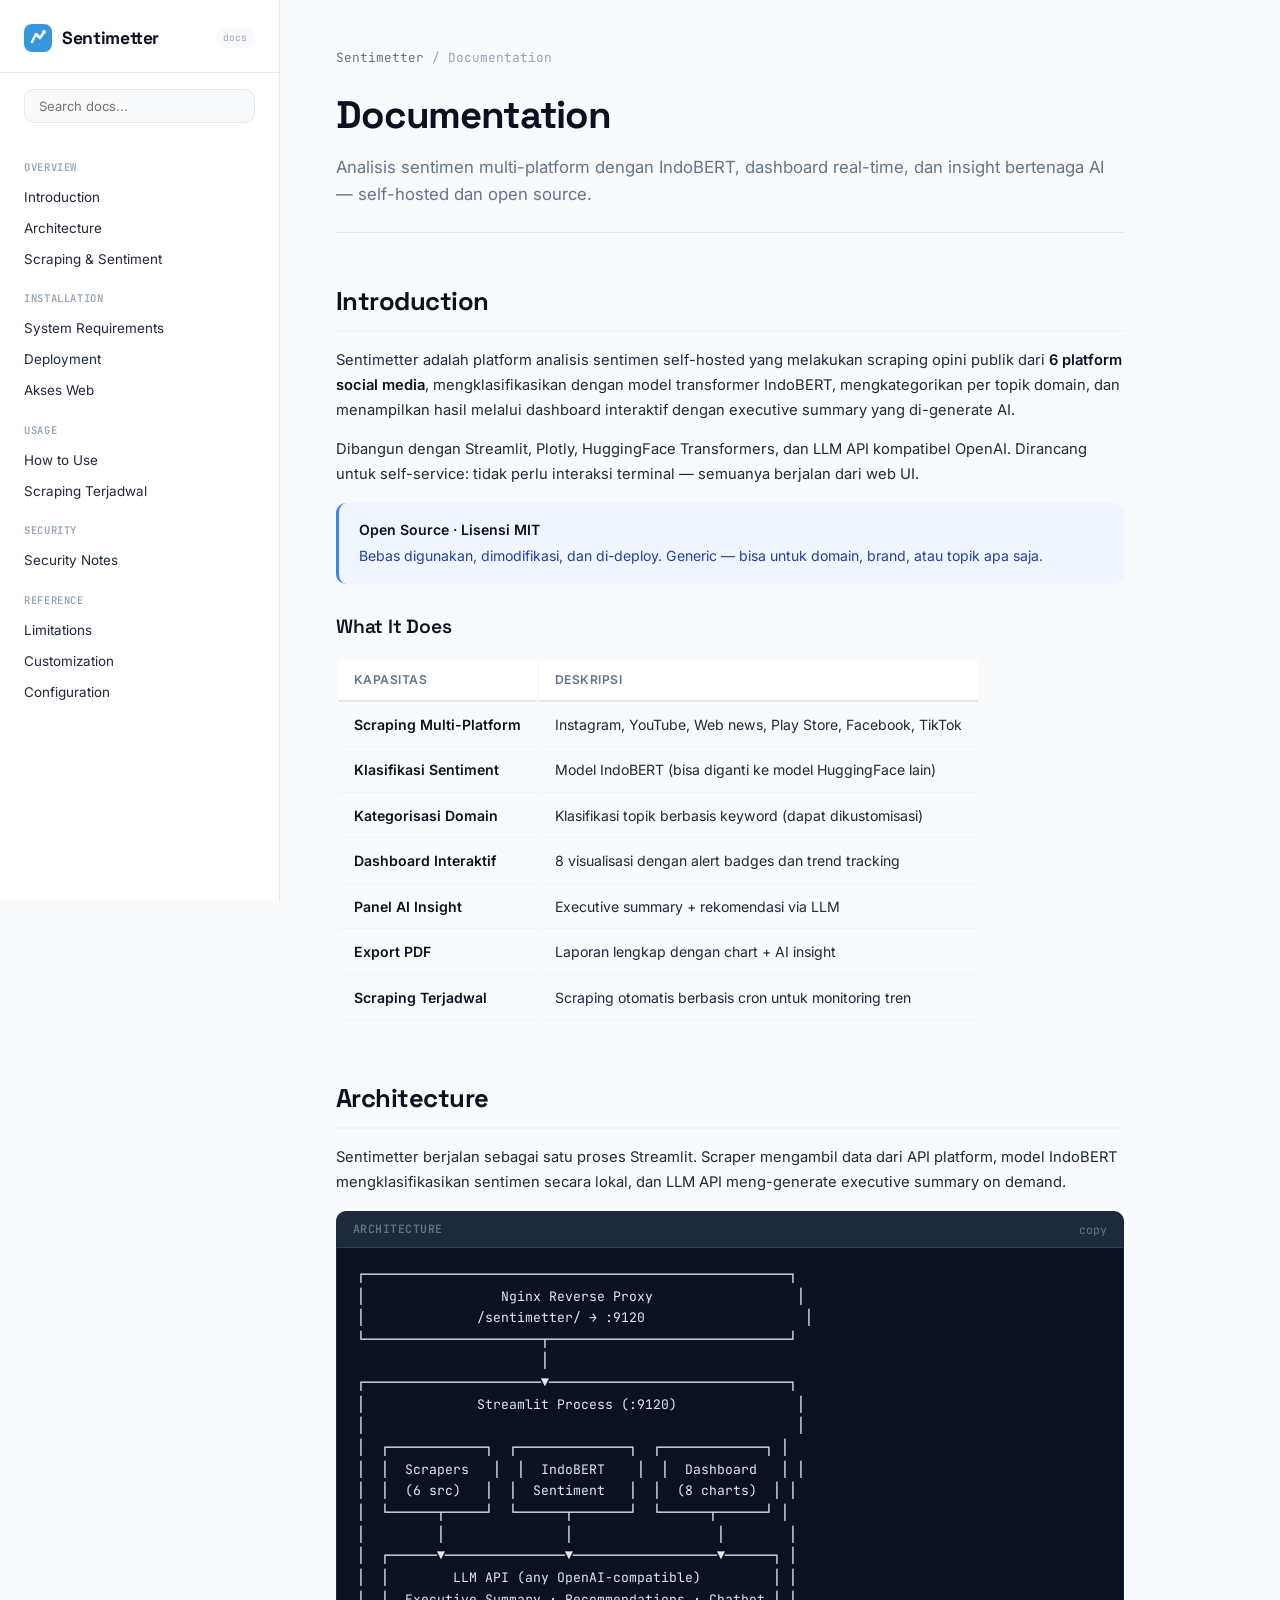
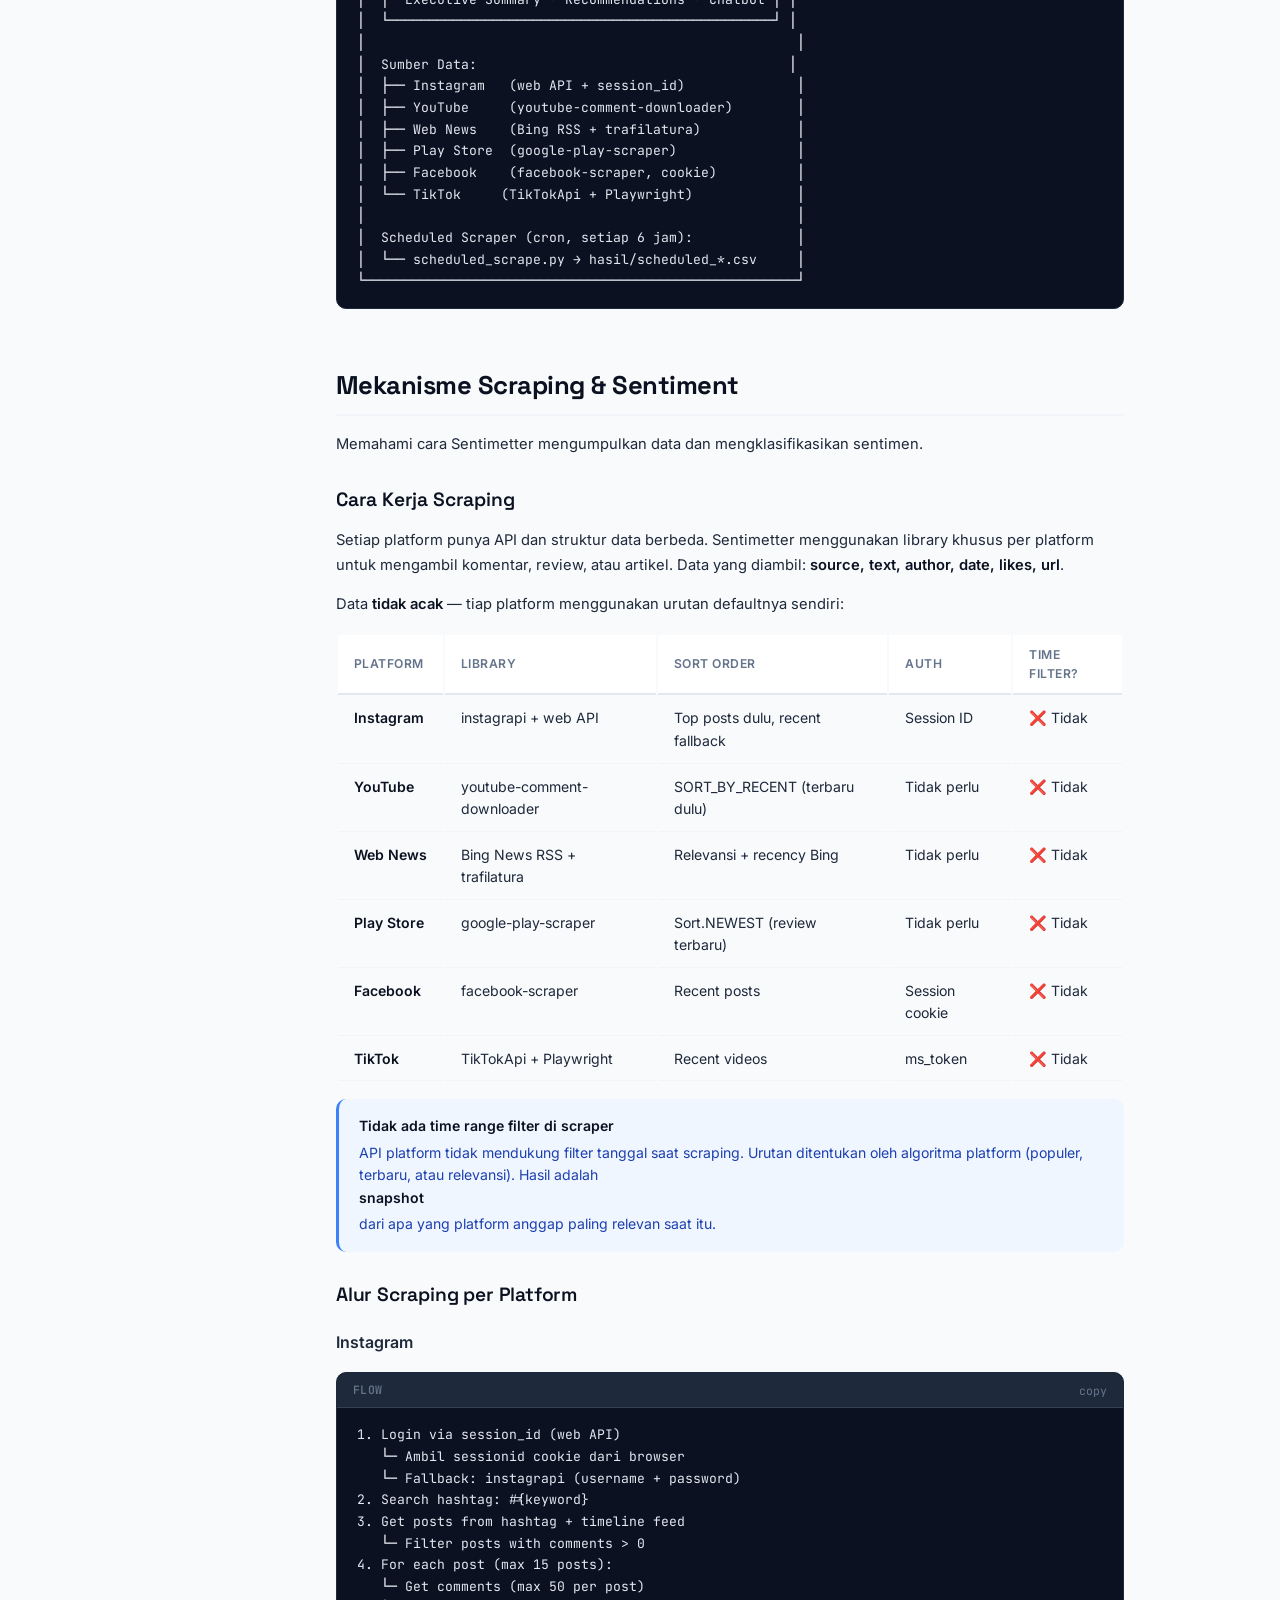
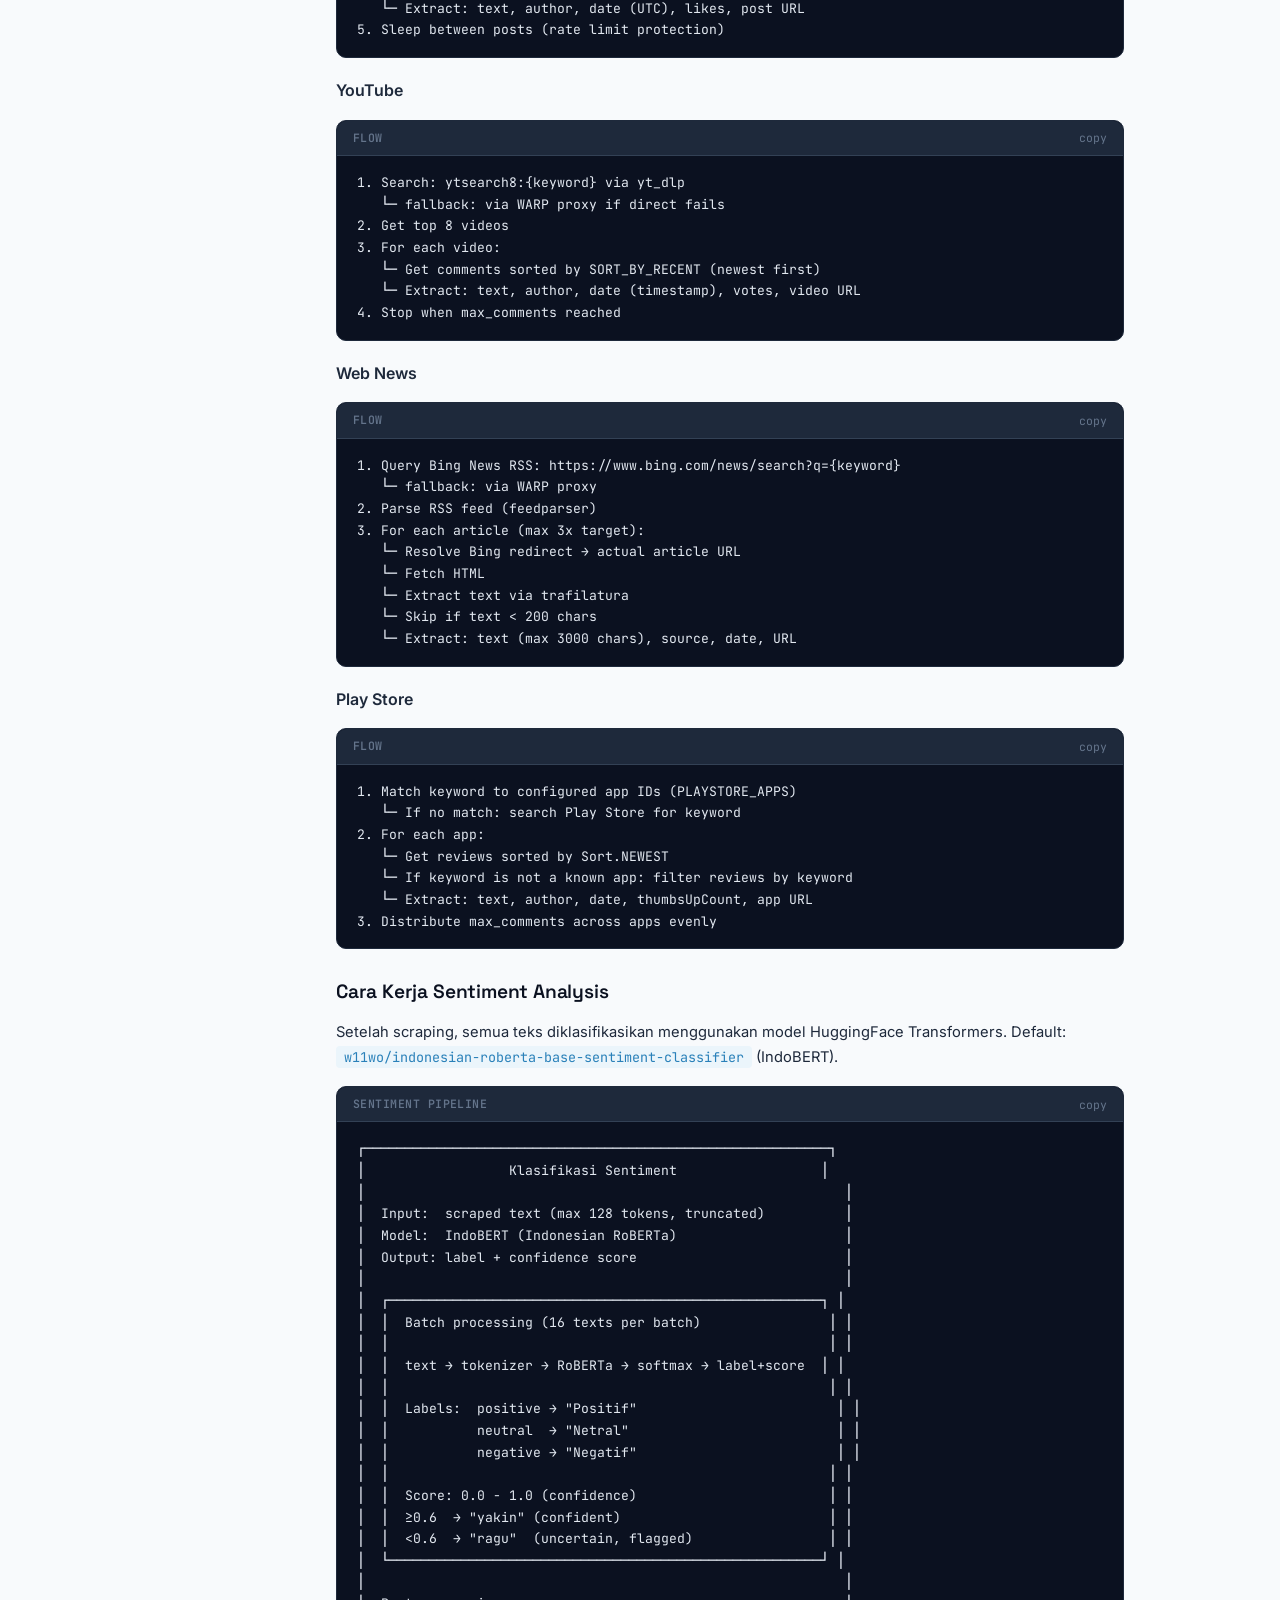
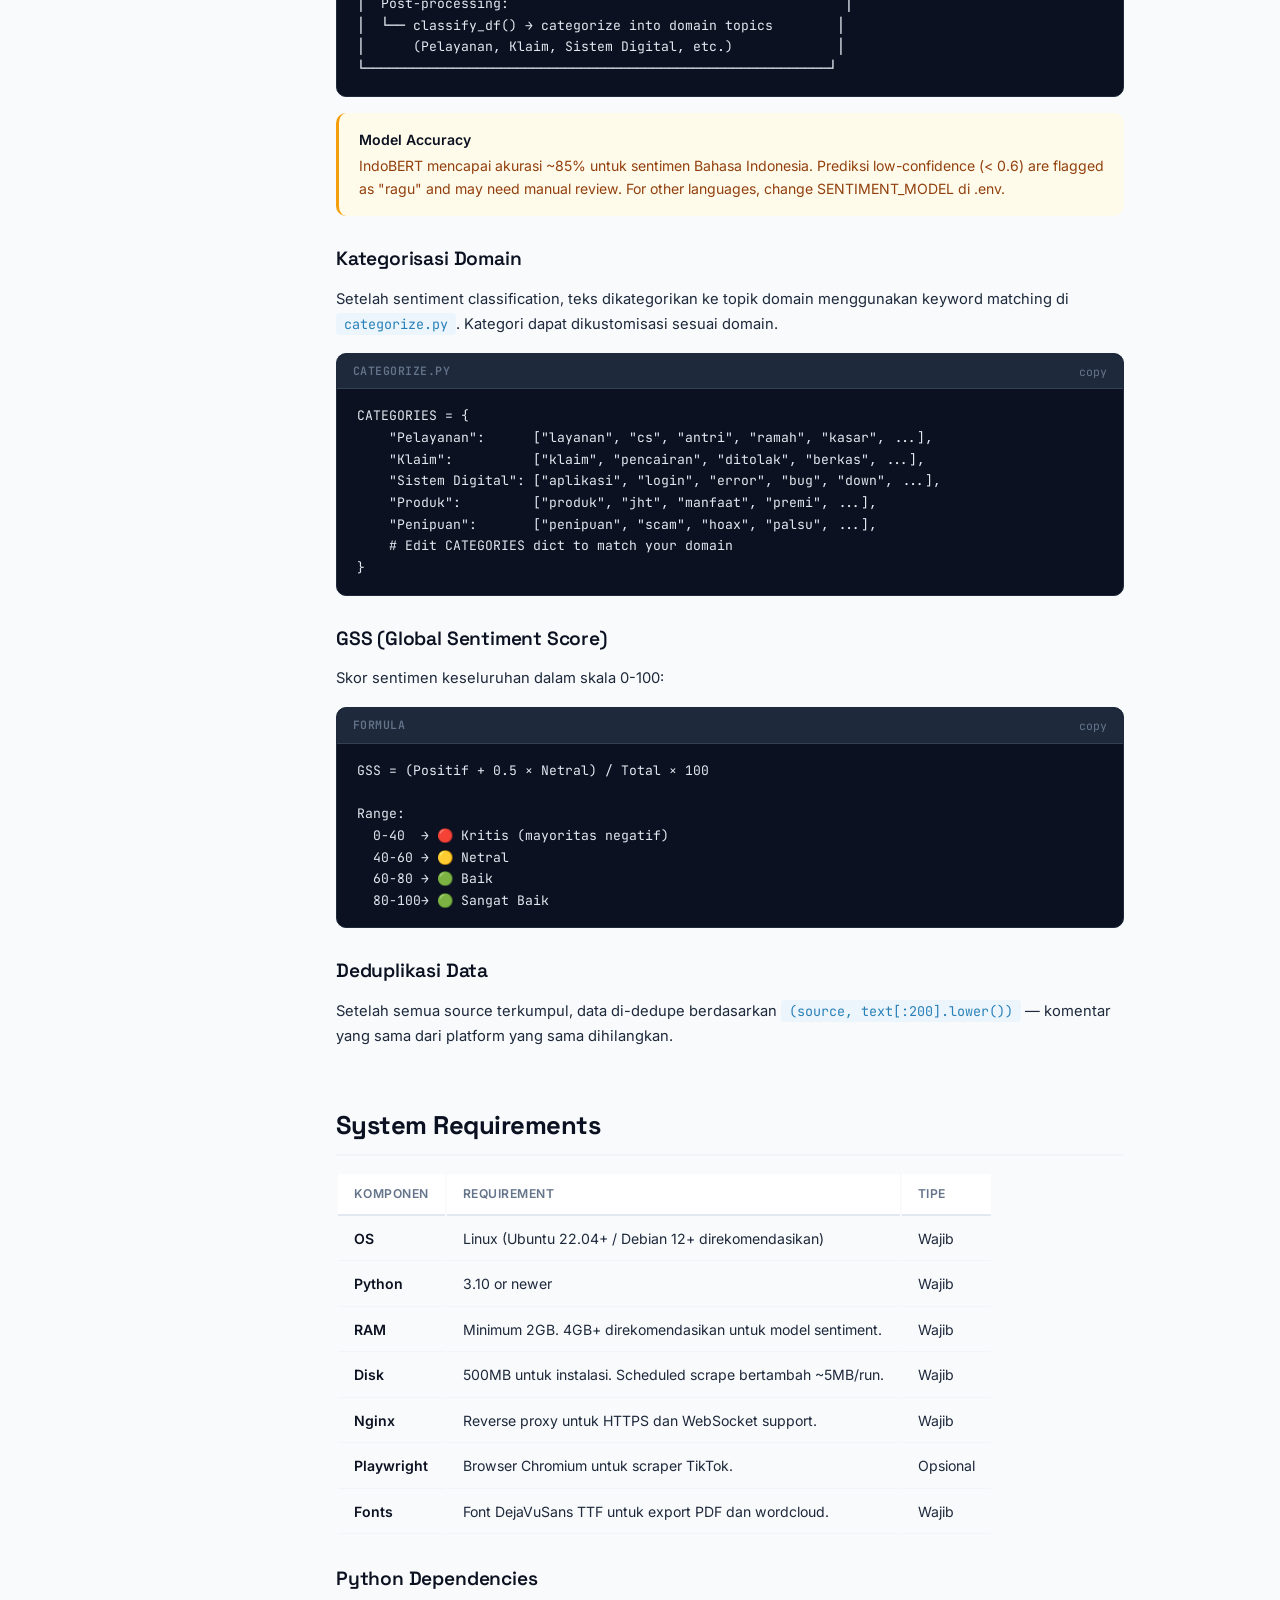
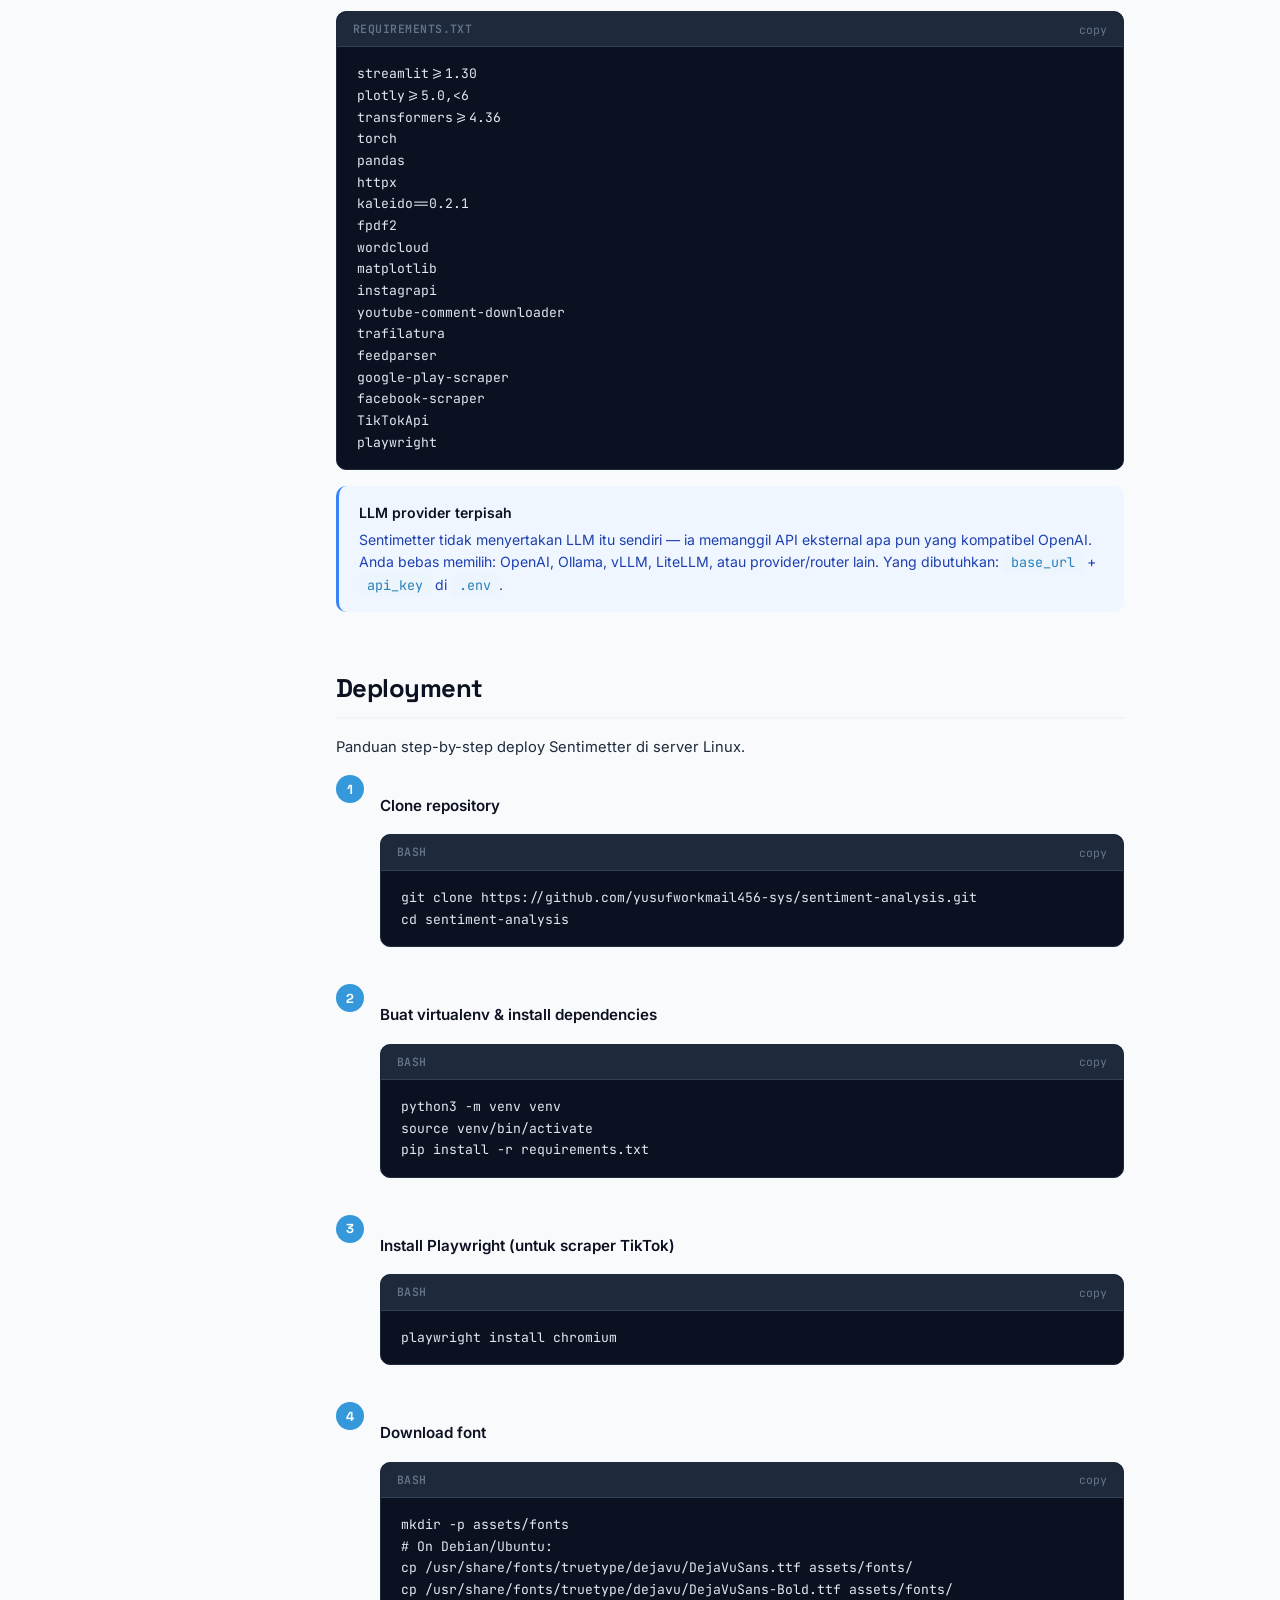
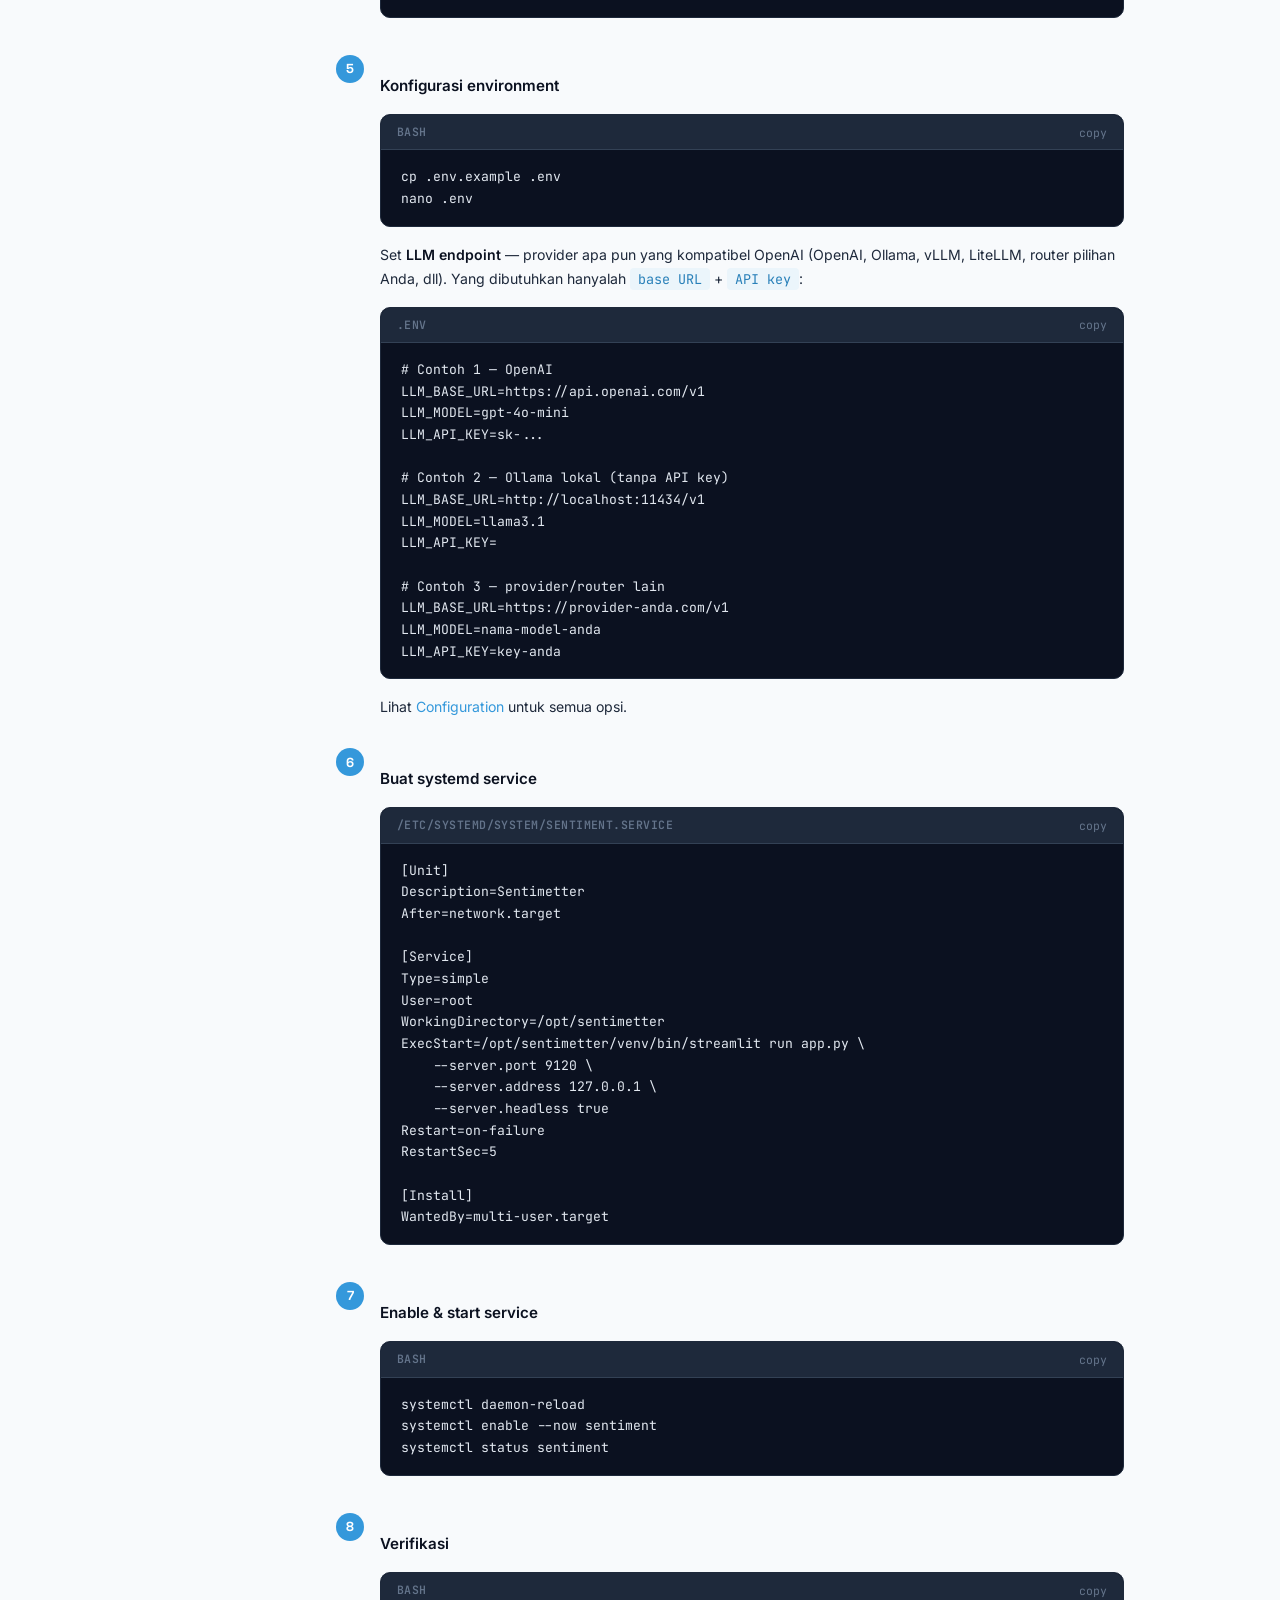
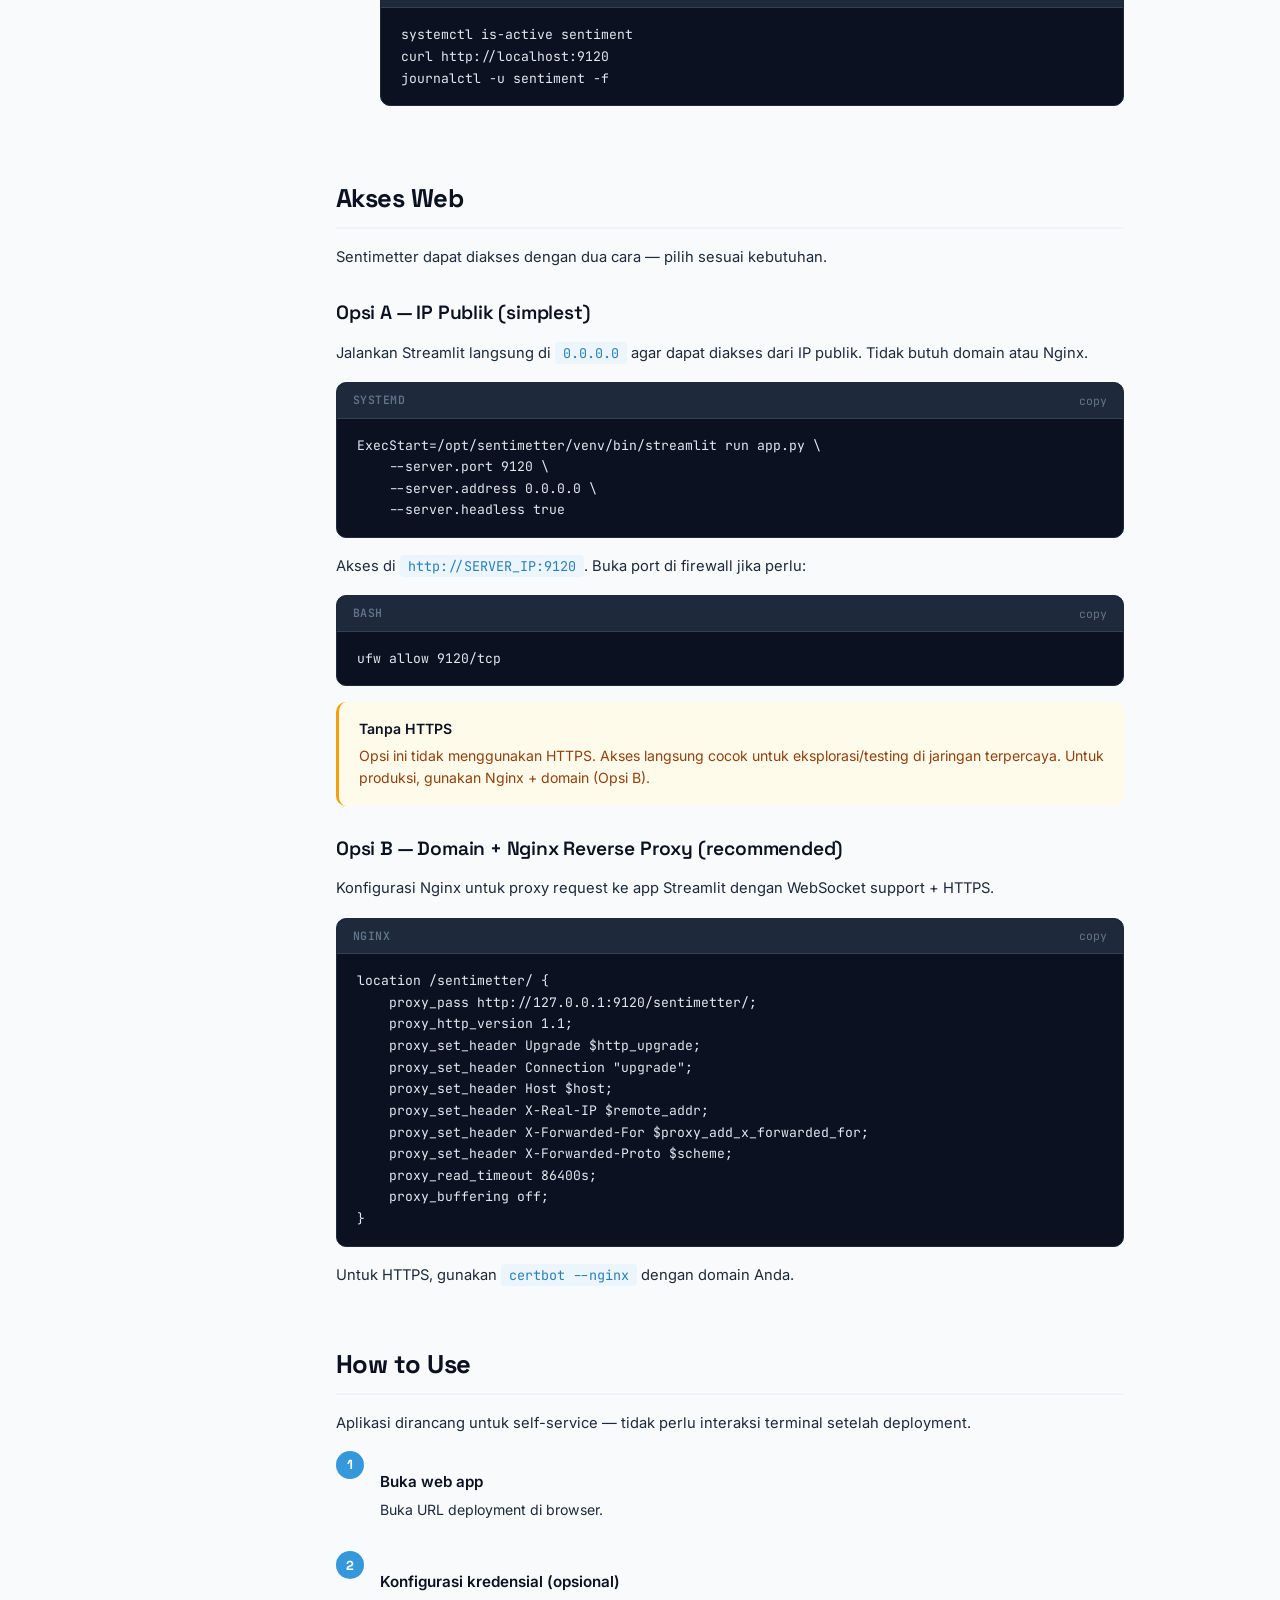
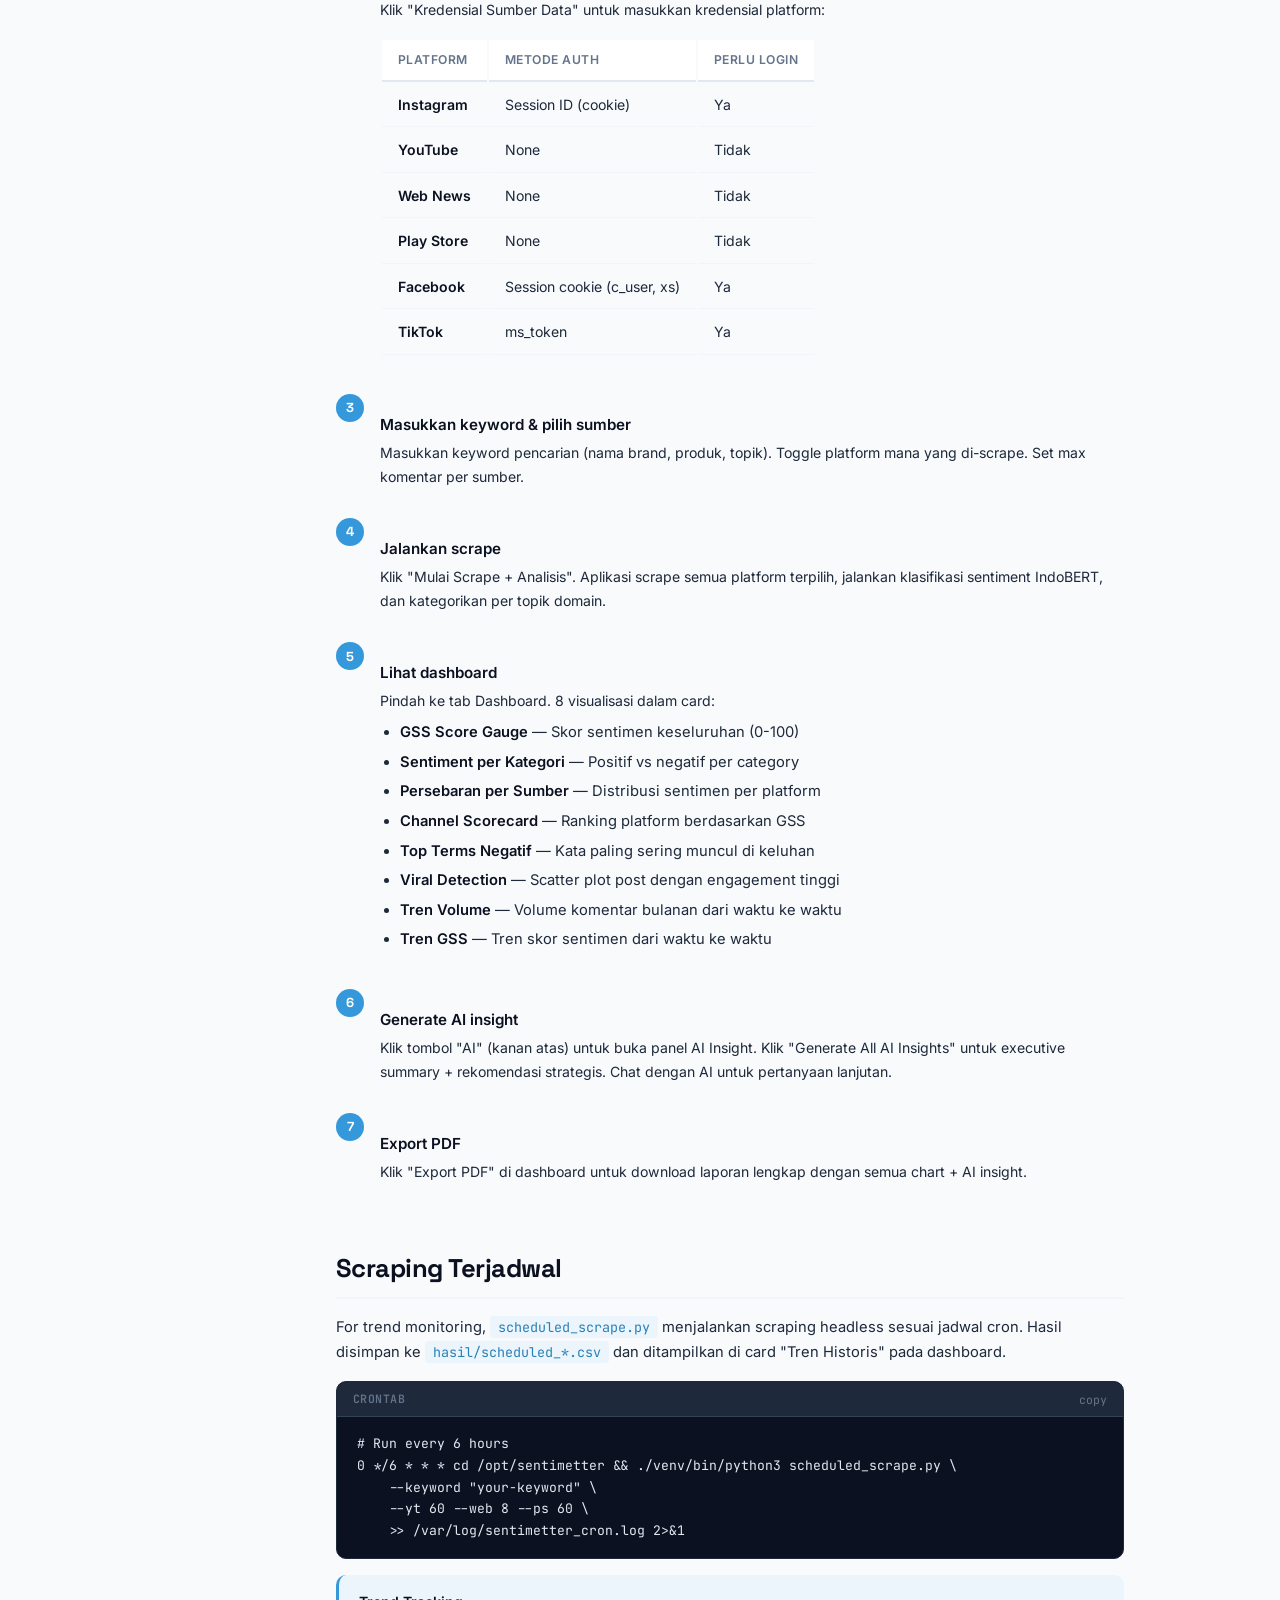
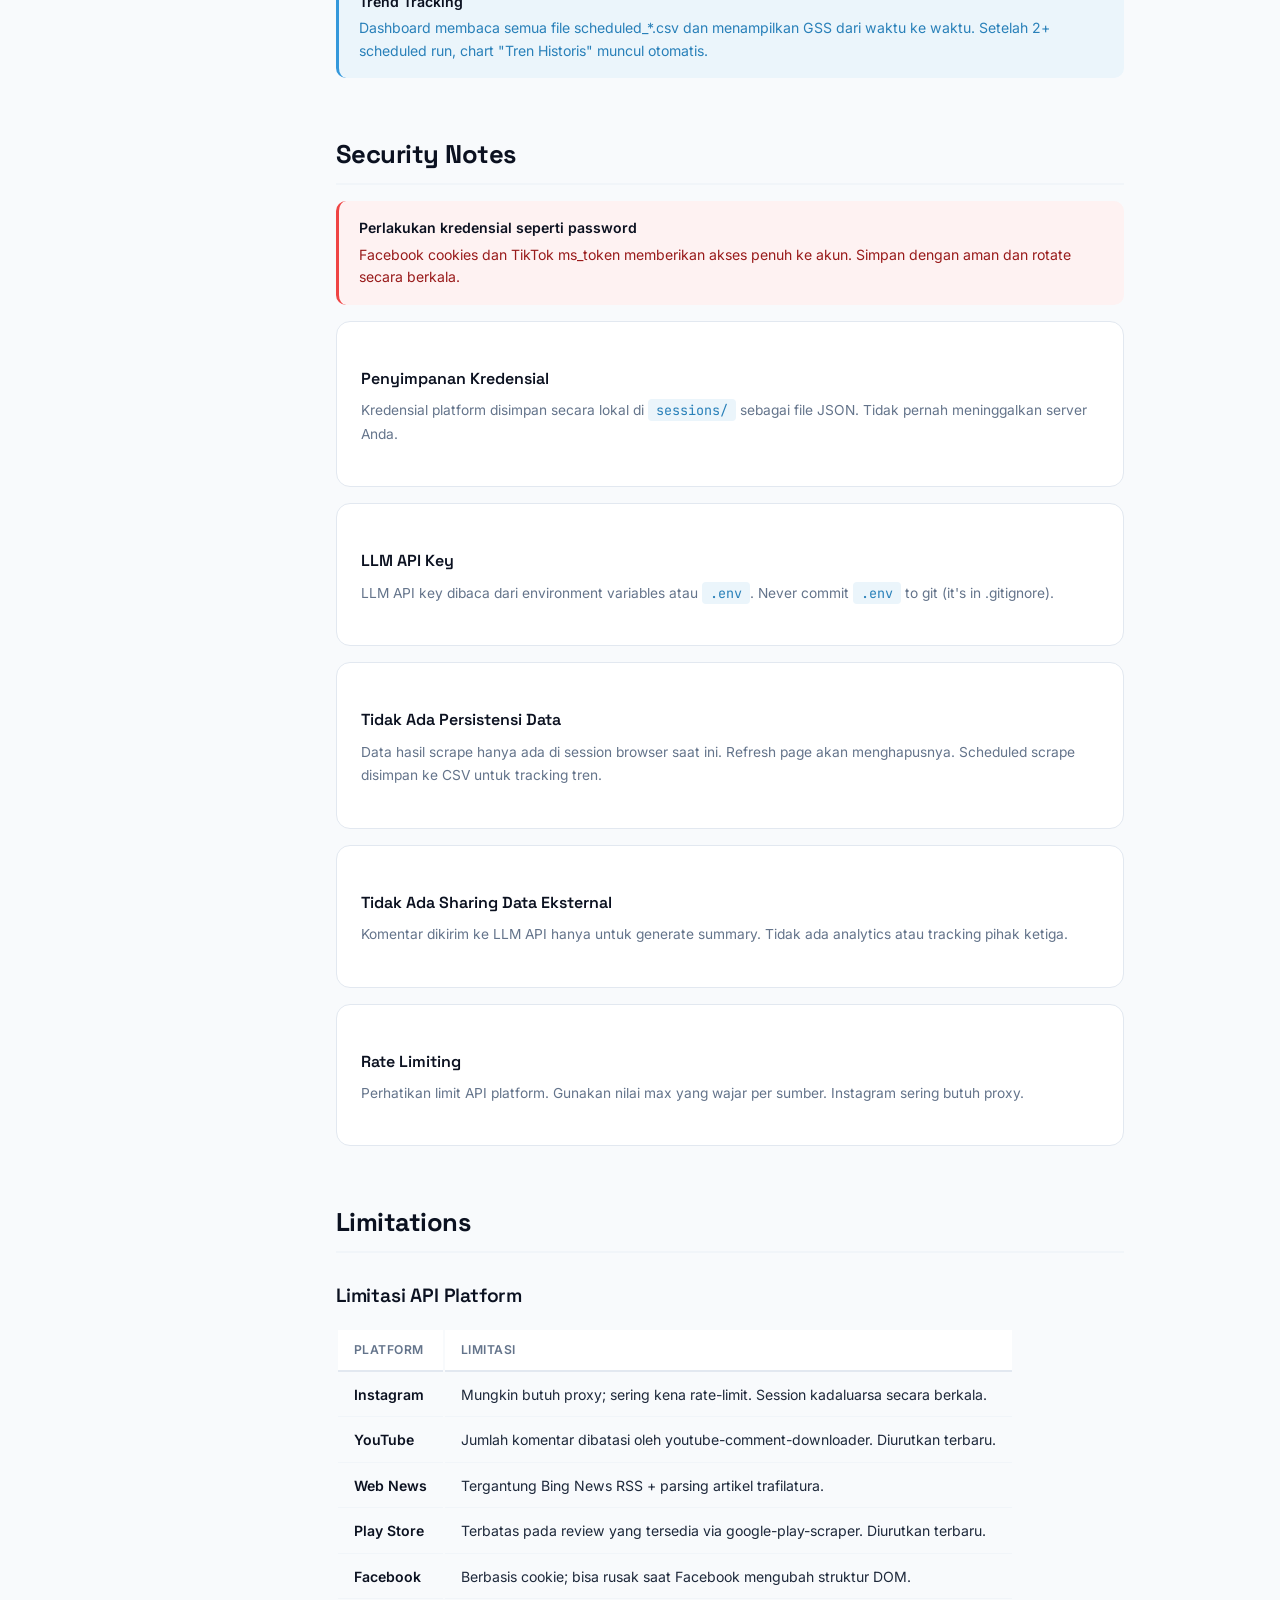
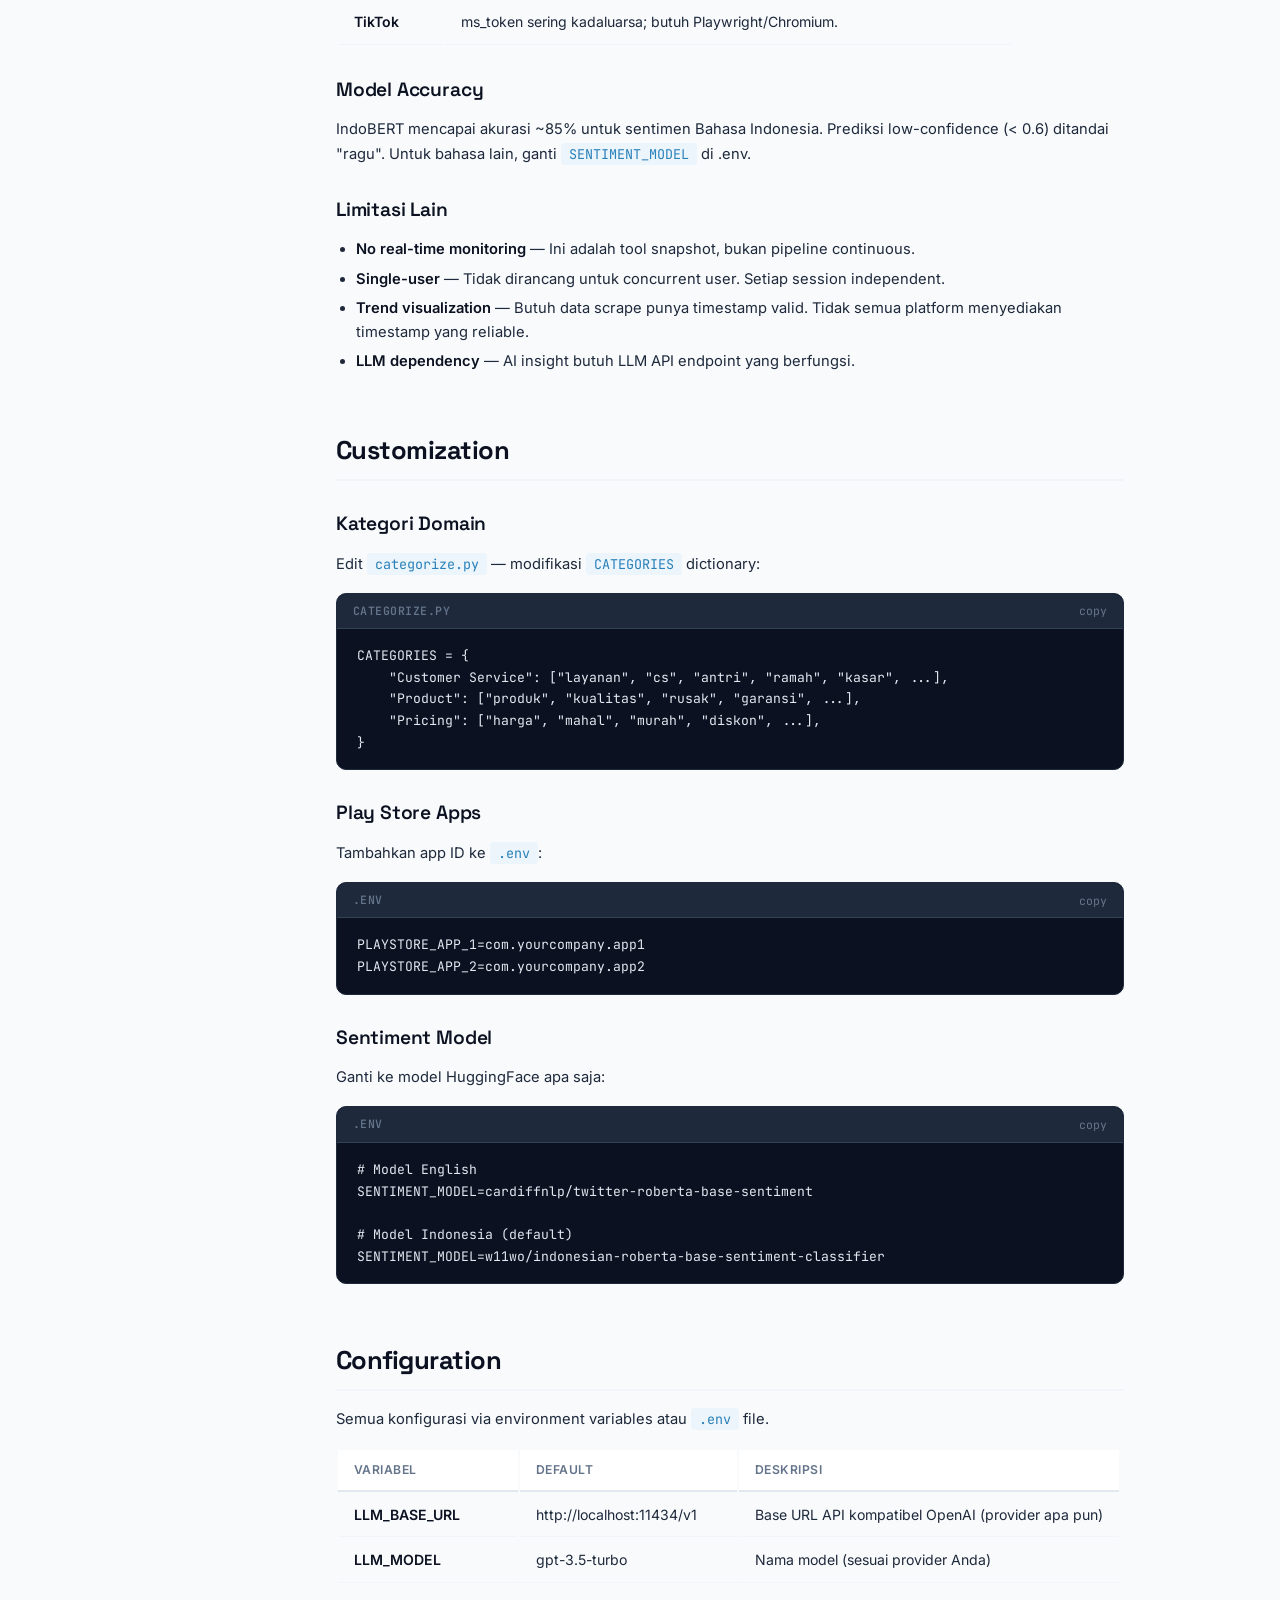
==== commit dfd6d5e2: "feat: rename to Sentimetter + generic docs (any LLM provider, IP public option) - app.py: page title" ====
--- a/docs/index.html
+++ b/docs/index.html
@@ -3,7 +3,7 @@
 <head>
 <meta charset="UTF-8">
 <meta name="viewport" content="width=device-width,initial-scale=1">
-<title>SentimentScope — Documentation</title>
+<title>Sentimetter — Documentation</title>
 <link rel="preconnect" href="https://fonts.googleapis.com">
 <link rel="preconnect" href="https://fonts.gstatic.com" crossorigin>
 <link href="https://fonts.googleapis.com/css2?family=Inter:wght@400;500;600;700&family=Space+Grotesk:wght@400;500;600;700&family=JetBrains+Mono:wght@400;500&display=swap" rel="stylesheet">
@@ -153,7 +153,7 @@
       <path d="M8 18 L12 10 L16 14 L20 8" stroke="#fff" stroke-width="2.5" stroke-linecap="round" stroke-linejoin="round"/>
       <circle cx="20" cy="8" r="2" fill="#fff"/>
     </svg>
-    <span class="logo-text">SentimentScope</span>
+    <span class="logo-text">Sentimetter</span>
     <span class="doc-badge">docs</span>
   </div>
   <div class="toc-search">
@@ -167,7 +167,7 @@
     <div class="toc-section">Installation</div>
     <a class="toc-item" href="#requirements">System Requirements</a>
     <a class="toc-item" href="#deploy">Deployment</a>
-    <a class="toc-item" href="#nginx">Nginx Reverse Proxy</a>
+    <a class="toc-item" href="#nginx">Akses Web</a>
     <div class="toc-section">Usage</div>
     <a class="toc-item" href="#how-to-use">How to Use</a>
     <a class="toc-item" href="#scheduled">Scraping Terjadwal</a>
@@ -183,7 +183,7 @@
 <!-- ═══════════════ CONTENT ═══════════════ -->
 <main class="content">
   <div class="content-header">
-    <div class="breadcrumb"><a href="#">SentimentScope</a> / Documentation</div>
+    <div class="breadcrumb"><a href="#">Sentimetter</a> / Documentation</div>
     <h1>Documentation</h1>
     <p class="desc">Analisis sentimen multi-platform dengan IndoBERT, dashboard real-time, dan insight bertenaga AI — self-hosted dan open source.</p>
   </div>
@@ -191,7 +191,7 @@
   <!-- ── Introduction ── -->
   <section class="section" id="introduction">
     <h2>Introduction</h2>
-    <p>SentimentScope adalah platform analisis sentimen self-hosted yang melakukan scraping opini publik dari <strong>6 platform social media</strong>, mengklasifikasikan dengan model transformer IndoBERT, mengkategorikan per topik domain, dan menampilkan hasil melalui dashboard interaktif dengan executive summary yang di-generate AI.</p>
+    <p>Sentimetter adalah platform analisis sentimen self-hosted yang melakukan scraping opini publik dari <strong>6 platform social media</strong>, mengklasifikasikan dengan model transformer IndoBERT, mengkategorikan per topik domain, dan menampilkan hasil melalui dashboard interaktif dengan executive summary yang di-generate AI.</p>
     <p>Dibangun dengan Streamlit, Plotly, HuggingFace Transformers, dan LLM API kompatibel OpenAI. Dirancang untuk self-service: tidak perlu interaksi terminal — semuanya berjalan dari web UI.</p>
     
     <div class="callout info">
@@ -221,13 +221,13 @@
   <!-- ── Architecture ── -->
   <section class="section" id="architecture">
     <h2>Architecture</h2>
-    <p>SentimentScope berjalan sebagai satu proses Streamlit. Scraper mengambil data dari API platform, model IndoBERT mengklasifikasikan sentimen secara lokal, dan LLM API meng-generate executive summary on demand.</p>
+    <p>Sentimetter berjalan sebagai satu proses Streamlit. Scraper mengambil data dari API platform, model IndoBERT mengklasifikasikan sentimen secara lokal, dan LLM API meng-generate executive summary on demand.</p>
     
     <div class="code-block">
       <div class="code-header"><span class="lang">Architecture</span><button class="copy-btn" onclick="copyCode(this)">copy</button></div>
       <div class="code-body"><pre>┌─────────────────────────────────────────────────────┐
 │                 Nginx Reverse Proxy                  │
-│              /sentiment/ → :9120                     │
+│              /sentimetter/ → :9120                    │
 └──────────────────────┬──────────────────────────────┘
                        │
 ┌──────────────────────▼──────────────────────────────┐
@@ -239,19 +239,19 @@
 │  └──────┬─────┘  └──────┬───────┘  └──────┬──────┘ │
 │         │               │                  │        │
 │  ┌──────▼───────────────▼──────────────────▼──────┐ │
-│  │              LLM API (OpenAI-compatible)        │ │
+│  │        LLM API (any OpenAI-compatible)         │ │
 │  │  Executive Summary · Recommendations · Chatbot │ │
 │  └────────────────────────────────────────────────┘ │
 │                                                      │
 │  Sumber Data:                                       │
-│  ├── Instagram   (instagrapi)                        │
+│  ├── Instagram   (web API + session_id)              │
 │  ├── YouTube     (youtube-comment-downloader)        │
 │  ├── Web News    (Bing RSS + trafilatura)            │
 │  ├── Play Store  (google-play-scraper)               │
 │  ├── Facebook    (facebook-scraper, cookie)          │
 │  └── TikTok     (TikTokApi + Playwright)             │
 │                                                      │
-│  Scheduled Scraper (cron, setiap 6 jam):                 │
+│  Scheduled Scraper (cron, setiap 6 jam):             │
 │  └── scheduled_scrape.py → hasil/scheduled_*.csv     │
 └──────────────────────────────────────────────────────┘</pre></div>
     </div>
@@ -260,17 +260,17 @@
   <!-- ── Mekanisme Scraping & Sentiment ── -->
   <section class="section" id="mechanism">
     <h2>Mekanisme Scraping & Sentiment</h2>
-    <p>Memahami cara SentimentScope mengumpulkan data dan mengklasifikasikan sentimen.</p>
+    <p>Memahami cara Sentimetter mengumpulkan data dan mengklasifikasikan sentimen.</p>
 
     <h3>Cara Kerja Scraping</h3>
-    <p>Setiap platform punya API dan struktur data berbeda. SentimentScope menggunakan library khusus per platform untuk mengambil komentar, review, atau artikel. Data yang diambil: <strong>source, text, author, date, likes, url</strong>.</p>
+    <p>Setiap platform punya API dan struktur data berbeda. Sentimetter menggunakan library khusus per platform untuk mengambil komentar, review, atau artikel. Data yang diambil: <strong>source, text, author, date, likes, url</strong>.</p>
     <p>Data <strong>tidak acak</strong> — tiap platform menggunakan urutan defaultnya sendiri:</p>
 
     <div class="spec-table">
       <table>
         <thead><tr><th>Platform</th><th>Library</th><th>Sort Order</th><th>Auth</th><th>Time Filter?</th></tr></thead>
         <tbody>
-          <tr><td>Instagram</td><td>instagrapi</td><td>Top posts dulu, recent fallback</td><td>Username + password</td><td>❌ Tidak</td></tr>
+          <tr><td>Instagram</td><td>instagrapi + web API</td><td>Top posts dulu, recent fallback</td><td>Session ID</td><td>❌ Tidak</td></tr>
           <tr><td>YouTube</td><td>youtube-comment-downloader</td><td>SORT_BY_RECENT (terbaru dulu)</td><td>Tidak perlu</td><td>❌ Tidak</td></tr>
           <tr><td>Web News</td><td>Bing News RSS + trafilatura</td><td>Relevansi + recency Bing</td><td>Tidak perlu</td><td>❌ Tidak</td></tr>
           <tr><td>Play Store</td><td>google-play-scraper</td><td>Sort.NEWEST (review terbaru)</td><td>Tidak perlu</td><td>❌ Tidak</td></tr>
@@ -292,15 +292,16 @@
     <h4>Instagram</h4>
     <div class="code-block">
       <div class="code-header"><span class="lang">flow</span><button class="copy-btn" onclick="copyCode(this)">copy</button></div>
-      <div class="code-body"><pre>1. Login via instagrapi (session / username+password)
+      <div class="code-body"><pre>1. Login via session_id (web API)
+   └─ Ambil sessionid cookie dari browser
+   └─ Fallback: instagrapi (username + password)
 2. Search hashtag: #{keyword}
-3. Get top posts (hashtag_medias_top_v1)
-   └─ fallback: recent posts (hashtag_medias_recent_v1)
-4. Filter posts with comments > 0
-5. For each post (max 15 posts):
+3. Get posts from hashtag + timeline feed
+   └─ Filter posts with comments > 0
+4. For each post (max 15 posts):
    └─ Get comments (max 50 per post)
    └─ Extract: text, author, date (UTC), likes, post URL
-6. Sleep 2s between posts (rate limit protection)</pre></div>
+5. Sleep between posts (rate limit protection)</pre></div>
     </div>
 
     <h4>YouTube</h4>
@@ -454,12 +455,18 @@
 TikTokApi
 playwright</pre></div>
     </div>
+    <div class="callout info">
+      <div class="body">
+        <strong>LLM provider terpisah</strong>
+        Sentimetter tidak menyertakan LLM itu sendiri — ia memanggil API eksternal apa pun yang kompatibel OpenAI. Anda bebas memilih: OpenAI, Ollama, vLLM, LiteLLM, atau provider/router lain. Yang dibutuhkan: <code class="inline-code">base_url</code> + <code class="inline-code">api_key</code> di <code class="inline-code">.env</code>.
+      </div>
+    </div>
   </section>
 
   <!-- ── Deployment ── -->
   <section class="section" id="deploy">
     <h2>Deployment</h2>
-    <p>Panduan step-by-step deploy SentimentScope di server Linux.</p>
+    <p>Panduan step-by-step deploy Sentimetter di server Linux.</p>
     
     <div class="step">
       <div class="step-num">1</div>
@@ -520,7 +527,25 @@
           <div class="code-body"><pre>cp .env.example .env
 nano .env</pre></div>
         </div>
-        <p>Set LLM endpoint, model name, API key, dan app branding. Lihat <a href="#config">Configuration</a> untuk detail.</p>
+        <p>Set <strong>LLM endpoint</strong> — provider apa pun yang kompatibel OpenAI (OpenAI, Ollama, vLLM, LiteLLM, router pilihan Anda, dll). Yang dibutuhkan hanyalah <code class="inline-code">base URL</code> + <code class="inline-code">API key</code>:</p>
+        <div class="code-block">
+          <div class="code-header"><span class="lang">.env</span><button class="copy-btn" onclick="copyCode(this)">copy</button></div>
+          <div class="code-body"><pre># Contoh 1 — OpenAI
+LLM_BASE_URL=https://api.openai.com/v1
+LLM_MODEL=gpt-4o-mini
+LLM_API_KEY=sk-...
+
+# Contoh 2 — Ollama lokal (tanpa API key)
+LLM_BASE_URL=http://localhost:11434/v1
+LLM_MODEL=llama3.1
+LLM_API_KEY=
+
+# Contoh 3 — provider/router lain
+LLM_BASE_URL=https://provider-anda.com/v1
+LLM_MODEL=nama-model-anda
+LLM_API_KEY=key-anda</pre></div>
+        </div>
+        <p>Lihat <a href="#config">Configuration</a> untuk semua opsi.</p>
       </div>
     </div>
     
@@ -531,14 +556,14 @@
         <div class="code-block">
           <div class="code-header"><span class="lang">/etc/systemd/system/sentiment.service</span><button class="copy-btn" onclick="copyCode(this)">copy</button></div>
           <div class="code-body"><pre>[Unit]
-Description=SentimentScope — Sentiment Analysis
+Description=Sentimetter
 After=network.target
 
 [Service]
 Type=simple
 User=root
-WorkingDirectory=/opt/sentiment-analysis
-ExecStart=/opt/sentiment-analysis/venv/bin/streamlit run app.py \
+WorkingDirectory=/opt/sentimetter
+ExecStart=/opt/sentimetter/venv/bin/streamlit run app.py \
     --server.port 9120 \
     --server.address 127.0.0.1 \
     --server.headless true
@@ -580,12 +605,36 @@
 
   <!-- ── Nginx ── -->
   <section class="section" id="nginx">
-    <h2>Nginx Reverse Proxy</h2>
-    <p>Konfigurasi Nginx untuk proxy request ke app Streamlit dengan WebSocket support.</p>
+    <h2>Akses Web</h2>
+    <p>Sentimetter dapat diakses dengan dua cara — pilih sesuai kebutuhan.</p>
+
+    <h3>Opsi A — IP Publik (simplest)</h3>
+    <p>Jalankan Streamlit langsung di <code class="inline-code">0.0.0.0</code> agar dapat diakses dari IP publik. Tidak butuh domain atau Nginx.</p>
+    <div class="code-block">
+      <div class="code-header"><span class="lang">systemd</span><button class="copy-btn" onclick="copyCode(this)">copy</button></div>
+      <div class="code-body"><pre>ExecStart=/opt/sentimetter/venv/bin/streamlit run app.py \
+    --server.port 9120 \
+    --server.address 0.0.0.0 \
+    --server.headless true</pre></div>
+    </div>
+    <p>Akses di <code class="inline-code">http://SERVER_IP:9120</code>. Buka port di firewall jika perlu:</p>
+    <div class="code-block">
+      <div class="code-header"><span class="lang">bash</span><button class="copy-btn" onclick="copyCode(this)">copy</button></div>
+      <div class="code-body"><pre>ufw allow 9120/tcp</pre></div>
+    </div>
+    <div class="callout warn">
+      <div class="body">
+        <strong>Tanpa HTTPS</strong>
+        Opsi ini tidak menggunakan HTTPS. Akses langsung cocok untuk eksplorasi/testing di jaringan terpercaya. Untuk produksi, gunakan Nginx + domain (Opsi B).
+      </div>
+    </div>
+
+    <h3>Opsi B — Domain + Nginx Reverse Proxy (recommended)</h3>
+    <p>Konfigurasi Nginx untuk proxy request ke app Streamlit dengan WebSocket support + HTTPS.</p>
     <div class="code-block">
       <div class="code-header"><span class="lang">nginx</span><button class="copy-btn" onclick="copyCode(this)">copy</button></div>
-      <div class="code-body"><pre>location /sentiment/ {
-    proxy_pass http://127.0.0.1:9120/sentiment/;
+      <div class="code-body"><pre>location /sentimetter/ {
+    proxy_pass http://127.0.0.1:9120/sentimetter/;
     proxy_http_version 1.1;
     proxy_set_header Upgrade $http_upgrade;
     proxy_set_header Connection "upgrade";
@@ -597,6 +646,7 @@
     proxy_buffering off;
 }</pre></div>
     </div>
+    <p>Untuk HTTPS, gunakan <code class="inline-code">certbot --nginx</code> dengan domain Anda.</p>
   </section>
 
   <!-- ── How to Use ── -->
@@ -621,7 +671,7 @@
           <table>
             <thead><tr><th>Platform</th><th>Metode Auth</th><th>Perlu Login</th></tr></thead>
             <tbody>
-              <tr><td>Instagram</td><td>Username + password</td><td>Ya</td></tr>
+              <tr><td>Instagram</td><td>Session ID (cookie)</td><td>Ya</td></tr>
               <tr><td>YouTube</td><td>None</td><td>Tidak</td></tr>
               <tr><td>Web News</td><td>None</td><td>Tidak</td></tr>
               <tr><td>Play Store</td><td>None</td><td>Tidak</td></tr>
@@ -692,10 +742,10 @@
     <div class="code-block">
       <div class="code-header"><span class="lang">crontab</span><button class="copy-btn" onclick="copyCode(this)">copy</button></div>
       <div class="code-body"><pre># Run every 6 hours
-0 */6 * * * cd /opt/sentiment-analysis && ./venv/bin/python3 scheduled_scrape.py \
+0 */6 * * * cd /opt/sentimetter && ./venv/bin/python3 scheduled_scrape.py \
     --keyword "your-keyword" \
     --yt 60 --web 8 --ps 60 \
-    >> /var/log/sentiment_cron.log 2>&1</pre></div>
+    >> /var/log/sentimetter_cron.log 2>&1</pre></div>
     </div>
     
     <div class="callout tip">
@@ -817,22 +867,21 @@
       <table>
         <thead><tr><th>Variabel</th><th>Default</th><th>Deskripsi</th></tr></thead>
         <tbody>
-          <tr><td>LLM_BASE_URL</td><td>http://localhost:11434/v1</td><td>Endpoint API kompatibel OpenAI</td></tr>
-          <tr><td>LLM_MODEL</td><td>gpt-3.5-turbo</td><td>Nama model untuk LLM</td></tr>
-          <tr><td>LLM_API_KEY</td><td>(empty)</td><td>API key (kosongkan untuk model lokal)</td></tr>
+          <tr><td>LLM_BASE_URL</td><td>http://localhost:11434/v1</td><td>Base URL API kompatibel OpenAI (provider apa pun)</td></tr>
+          <tr><td>LLM_MODEL</td><td>gpt-3.5-turbo</td><td>Nama model (sesuai provider Anda)</td></tr>
+          <tr><td>LLM_API_KEY</td><td>(empty)</td><td>API key (kosongkan untuk model lokal tanpa auth)</td></tr>
           <tr><td>SENTIMENT_MODEL</td><td>w11wo/indonesian-roberta...</td><td>Model sentiment HuggingFace</td></tr>
-          <tr><td>APP_TITLE</td><td>Sentiment Analysis</td><td>Judul app di browser</td></tr>
+          <tr><td>APP_TITLE</td><td>Sentimetter</td><td>Judul app di browser</td></tr>
           <tr><td>APP_SUBTITLE</td><td>Multi-platform · IndoBERT...</td><td>Subtitle di bawah judul</td></tr>
           <tr><td>IG_PROXY</td><td>(empty)</td><td>SOCKS5 proxy untuk Instagram</td></tr>
-          <tr><td>DOMAIN_STOPWORDS</td><td>(empty)</td><td>Kata dipisah koma untuk dikecualikan dari wordcloud</td></tr>
-          <tr><td>PLAYSTORE_APP_1</td><td>(empty)</td><td>Play Store app package ID</td></tr>
+          <tr><td>PLAYSTORE_APP_1..N</td><td>(empty)</td><td>Play Store app package IDs</td></tr>
         </tbody>
       </table>
     </div>
   </section>
 
   <div style="margin-top:64px;padding-top:24px;border-top:1px solid var(--border);text-align:center;color:var(--muted-light);font-size:.82rem;">
-    <p>SentimentScope · <a href="https://github.com/yusufworkmail456-sys/sentiment-analysis">GitHub</a> · Lisensi MIT</p>
+    <p>Sentimetter · <a href="https://github.com/yusufworkmail456-sys/sentiment-analysis">GitHub</a> · Lisensi MIT</p>
   </div>
 
 </main>
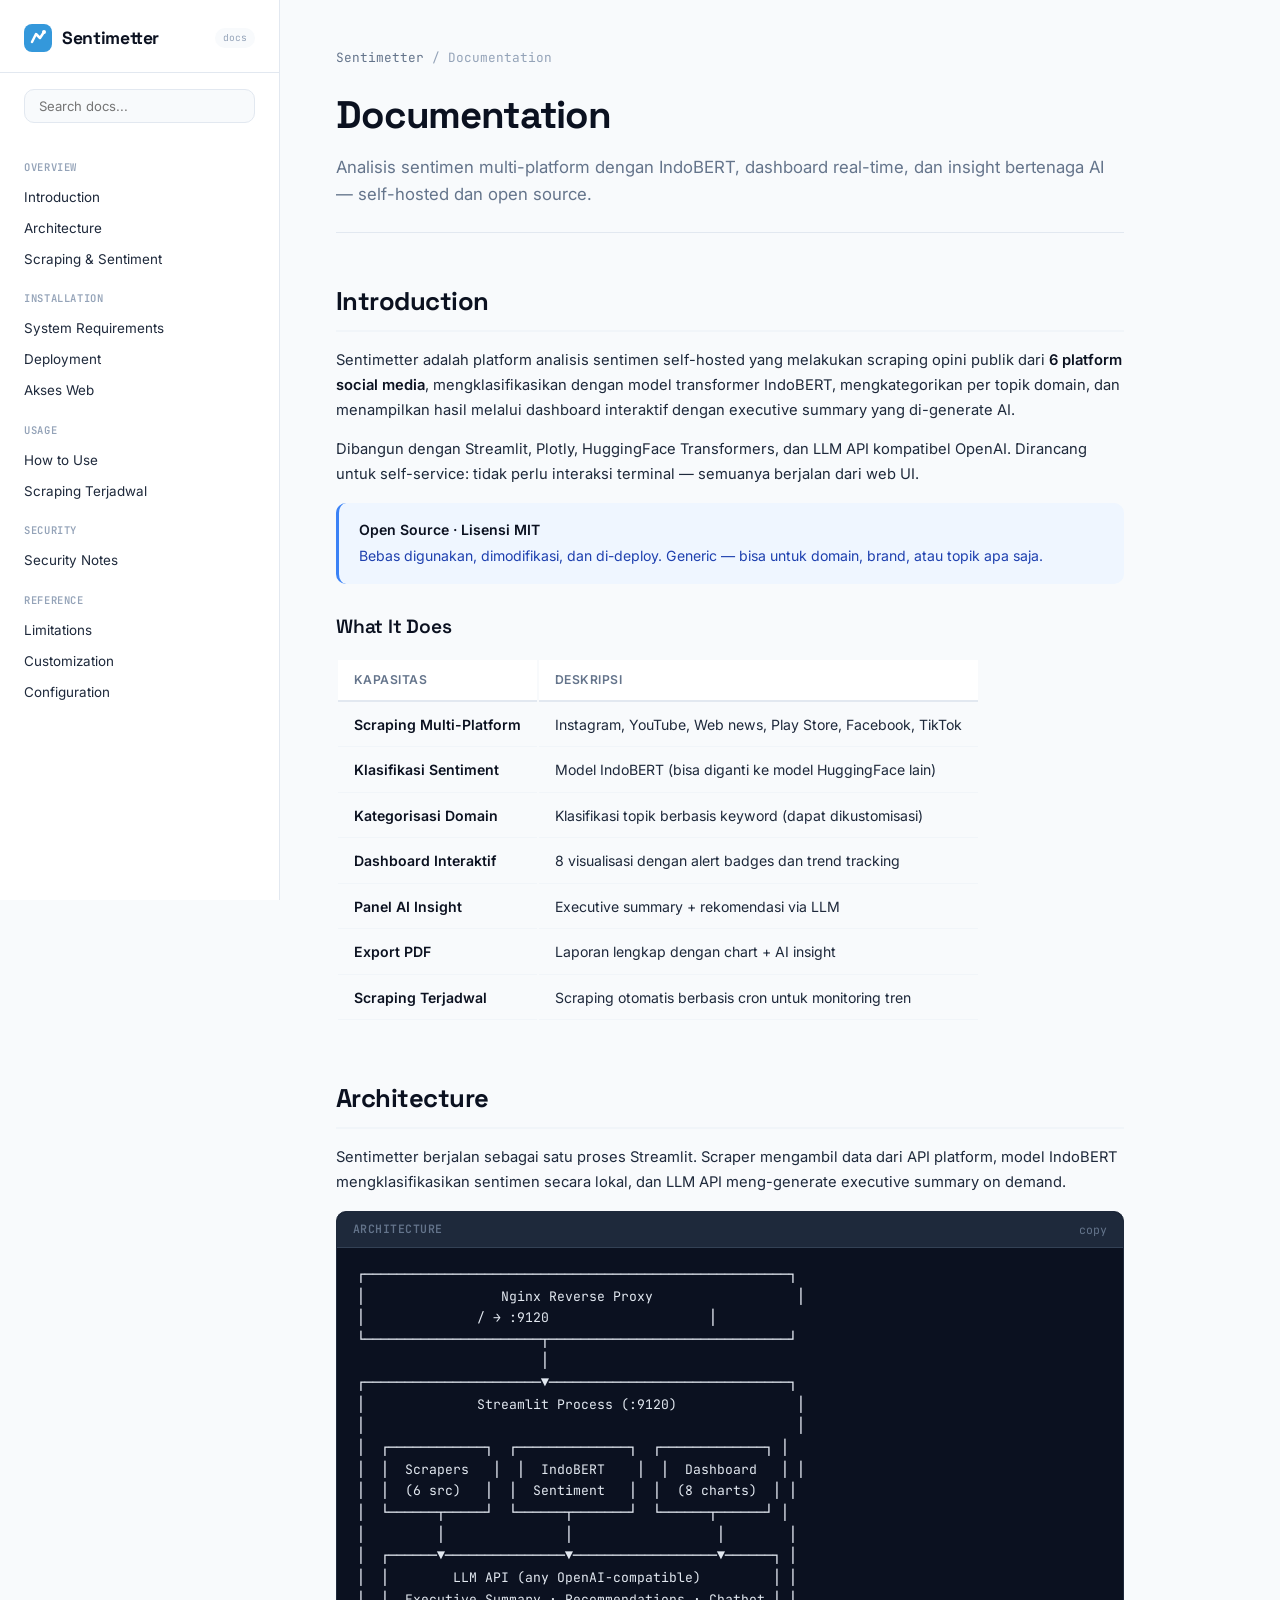
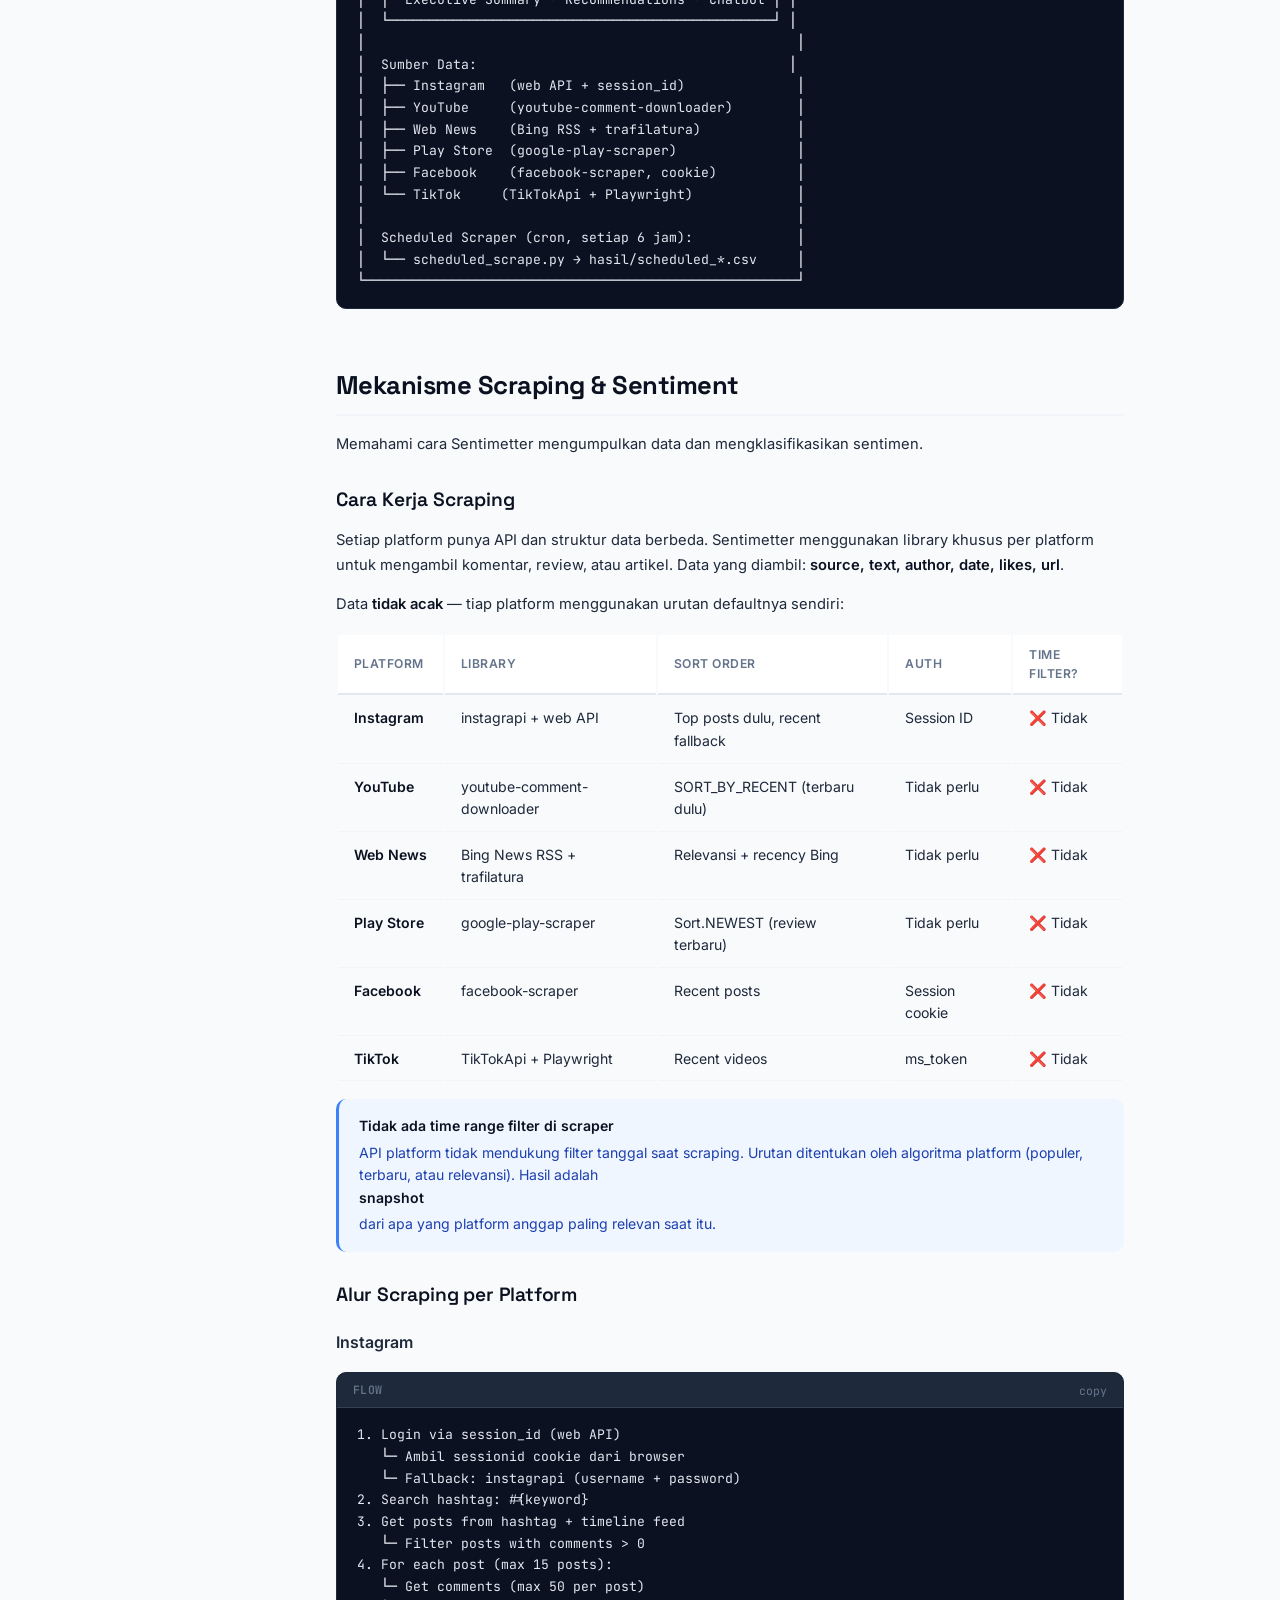
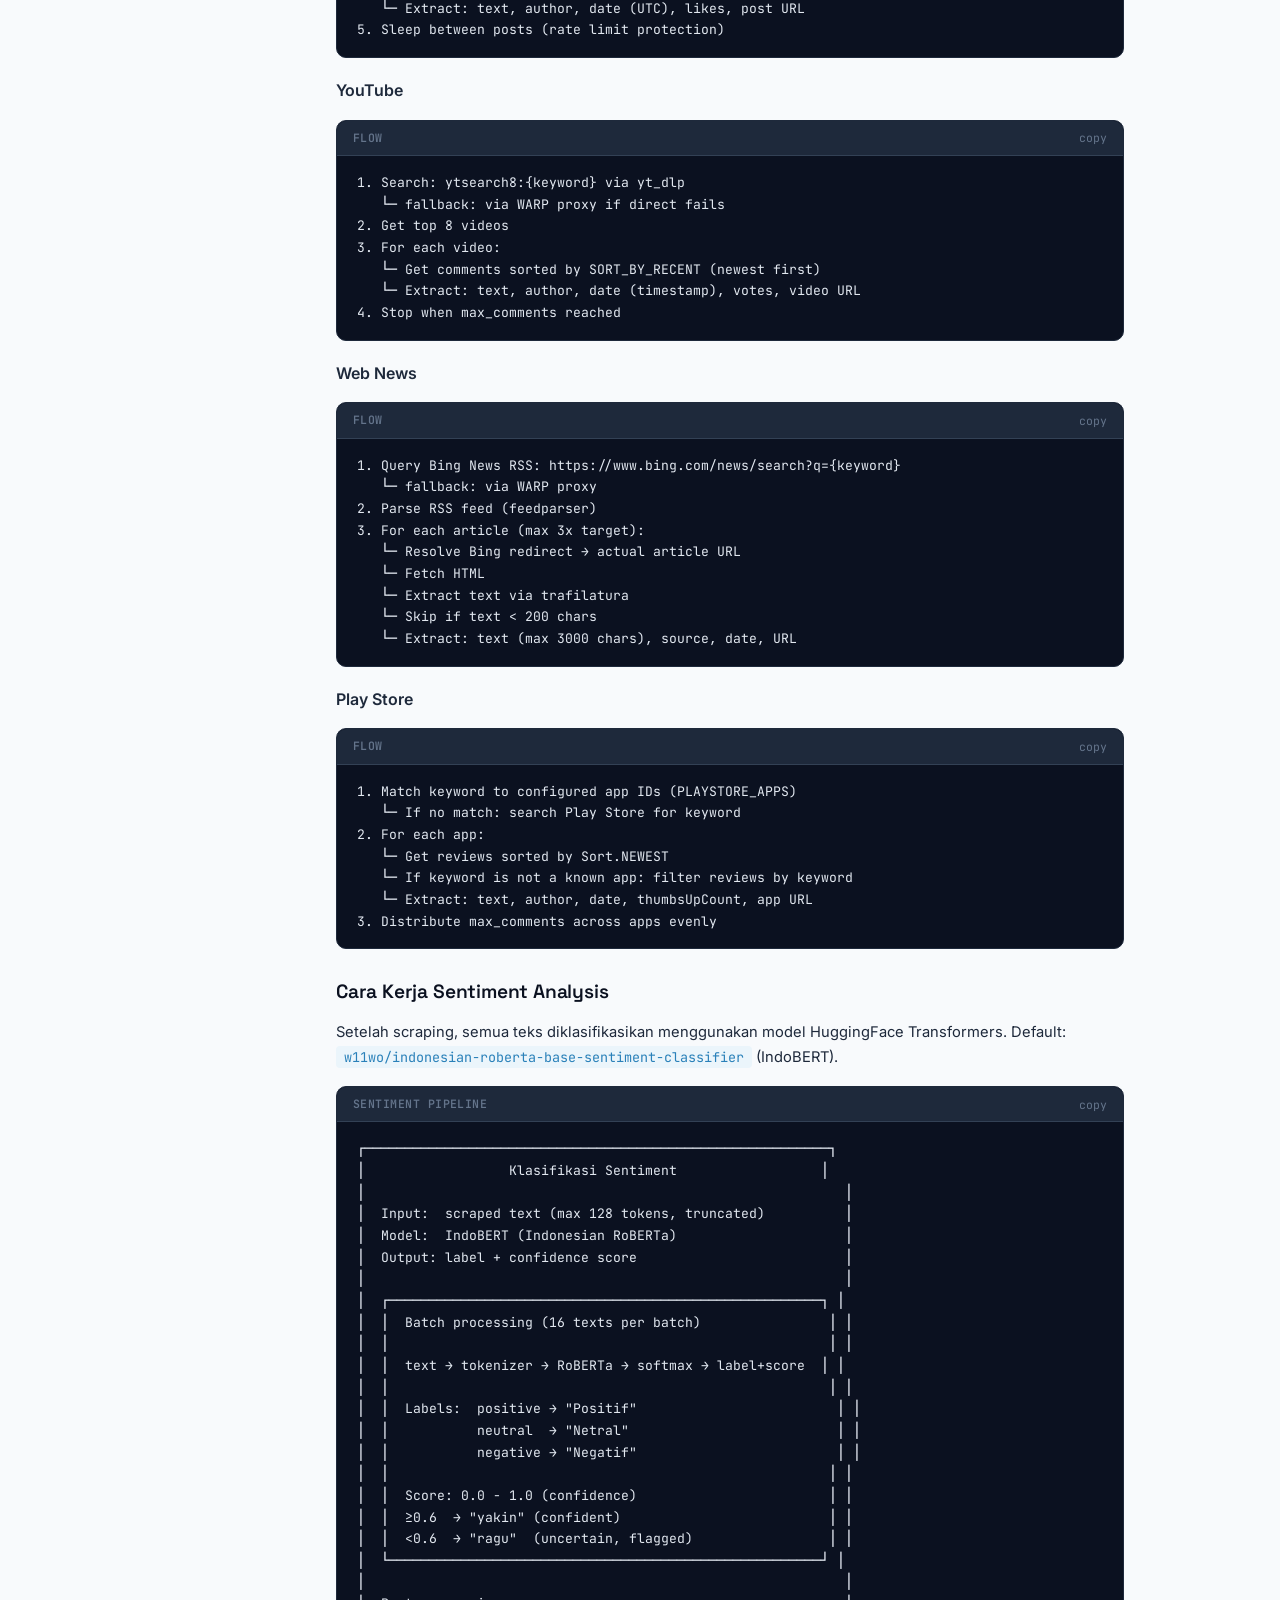
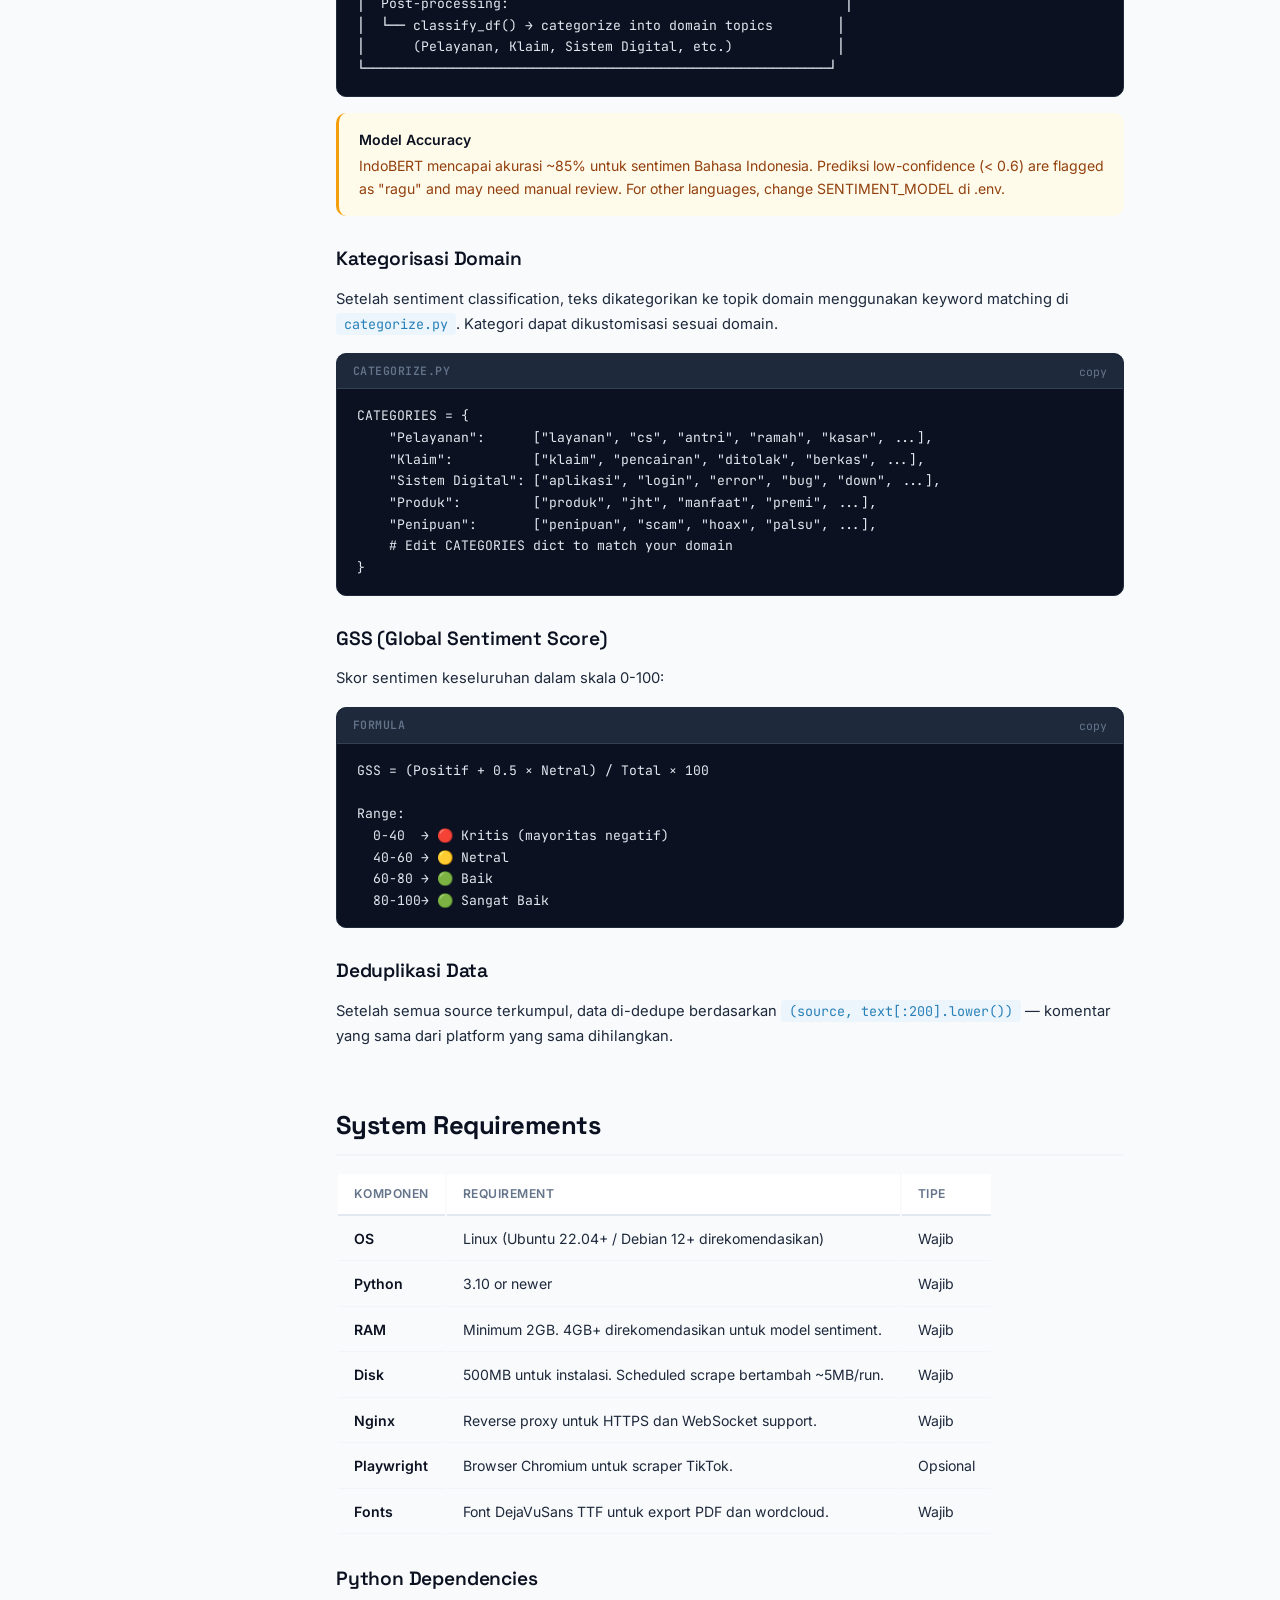
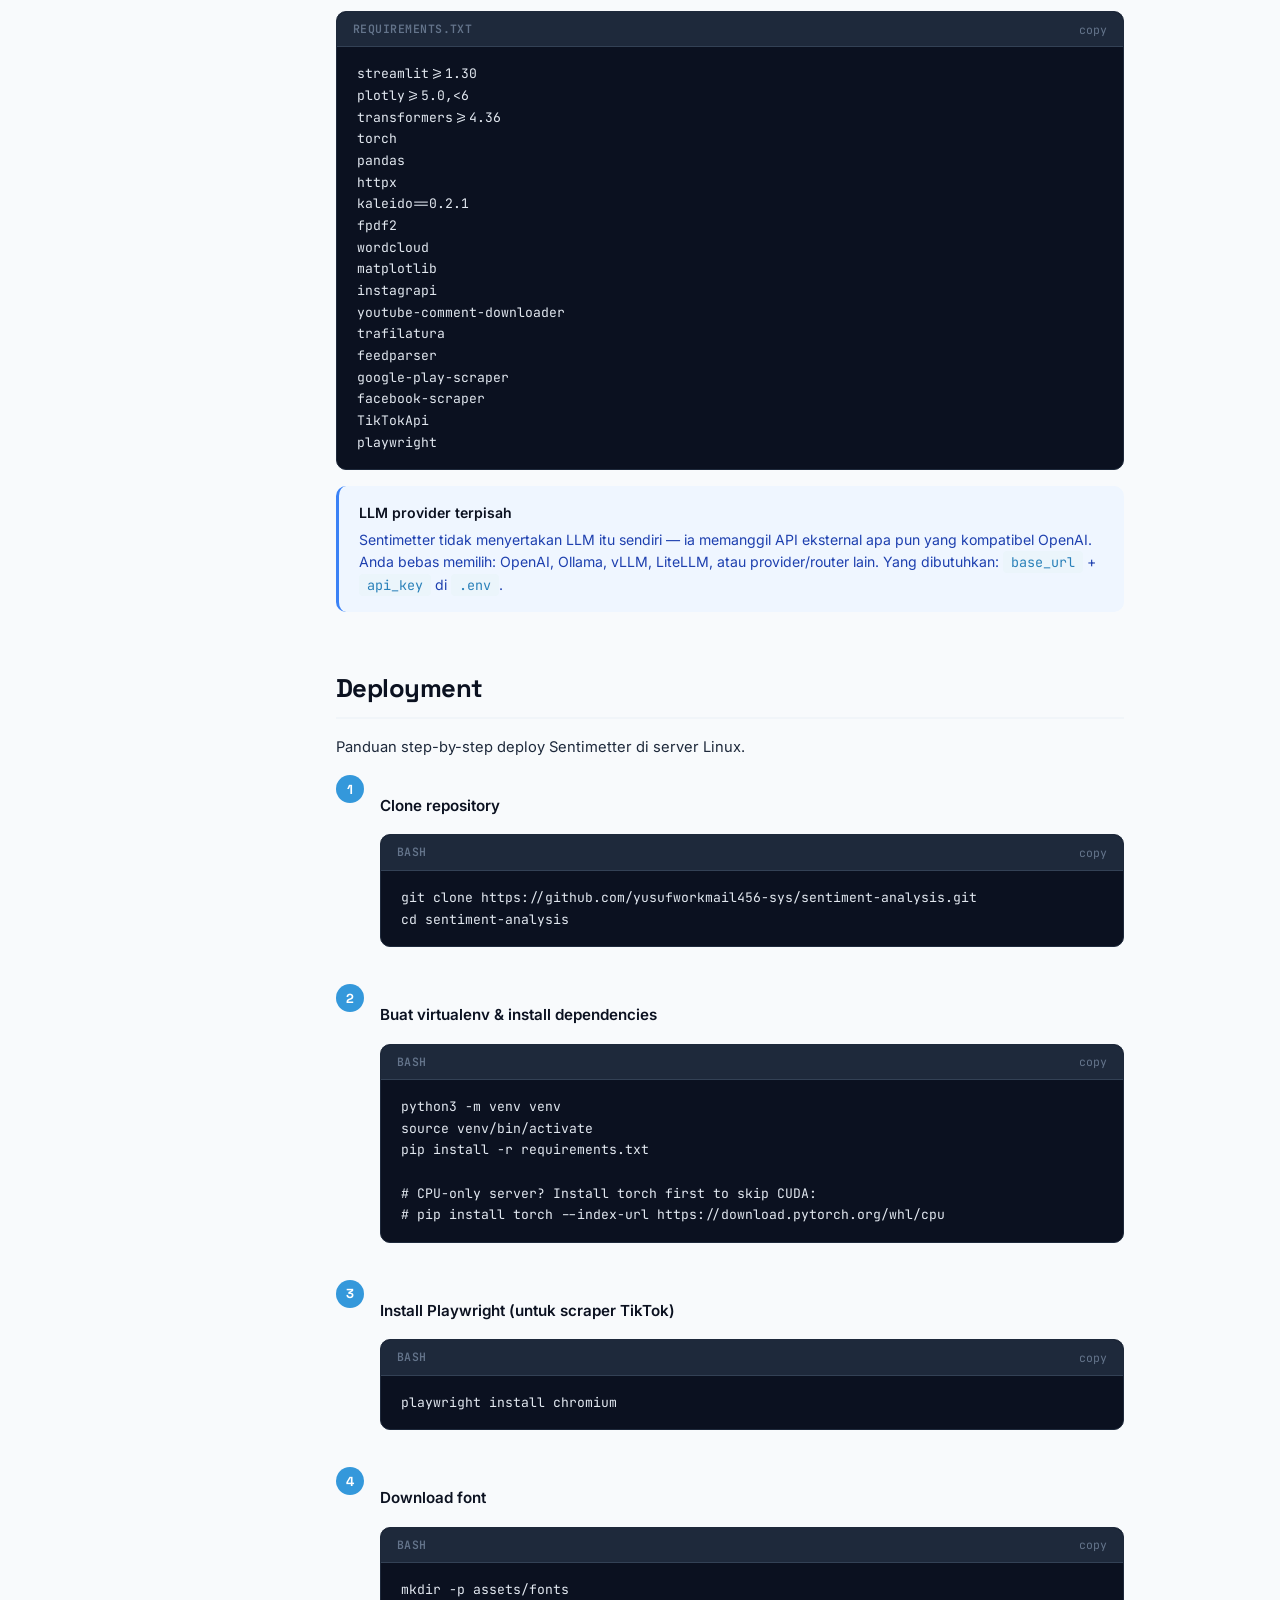
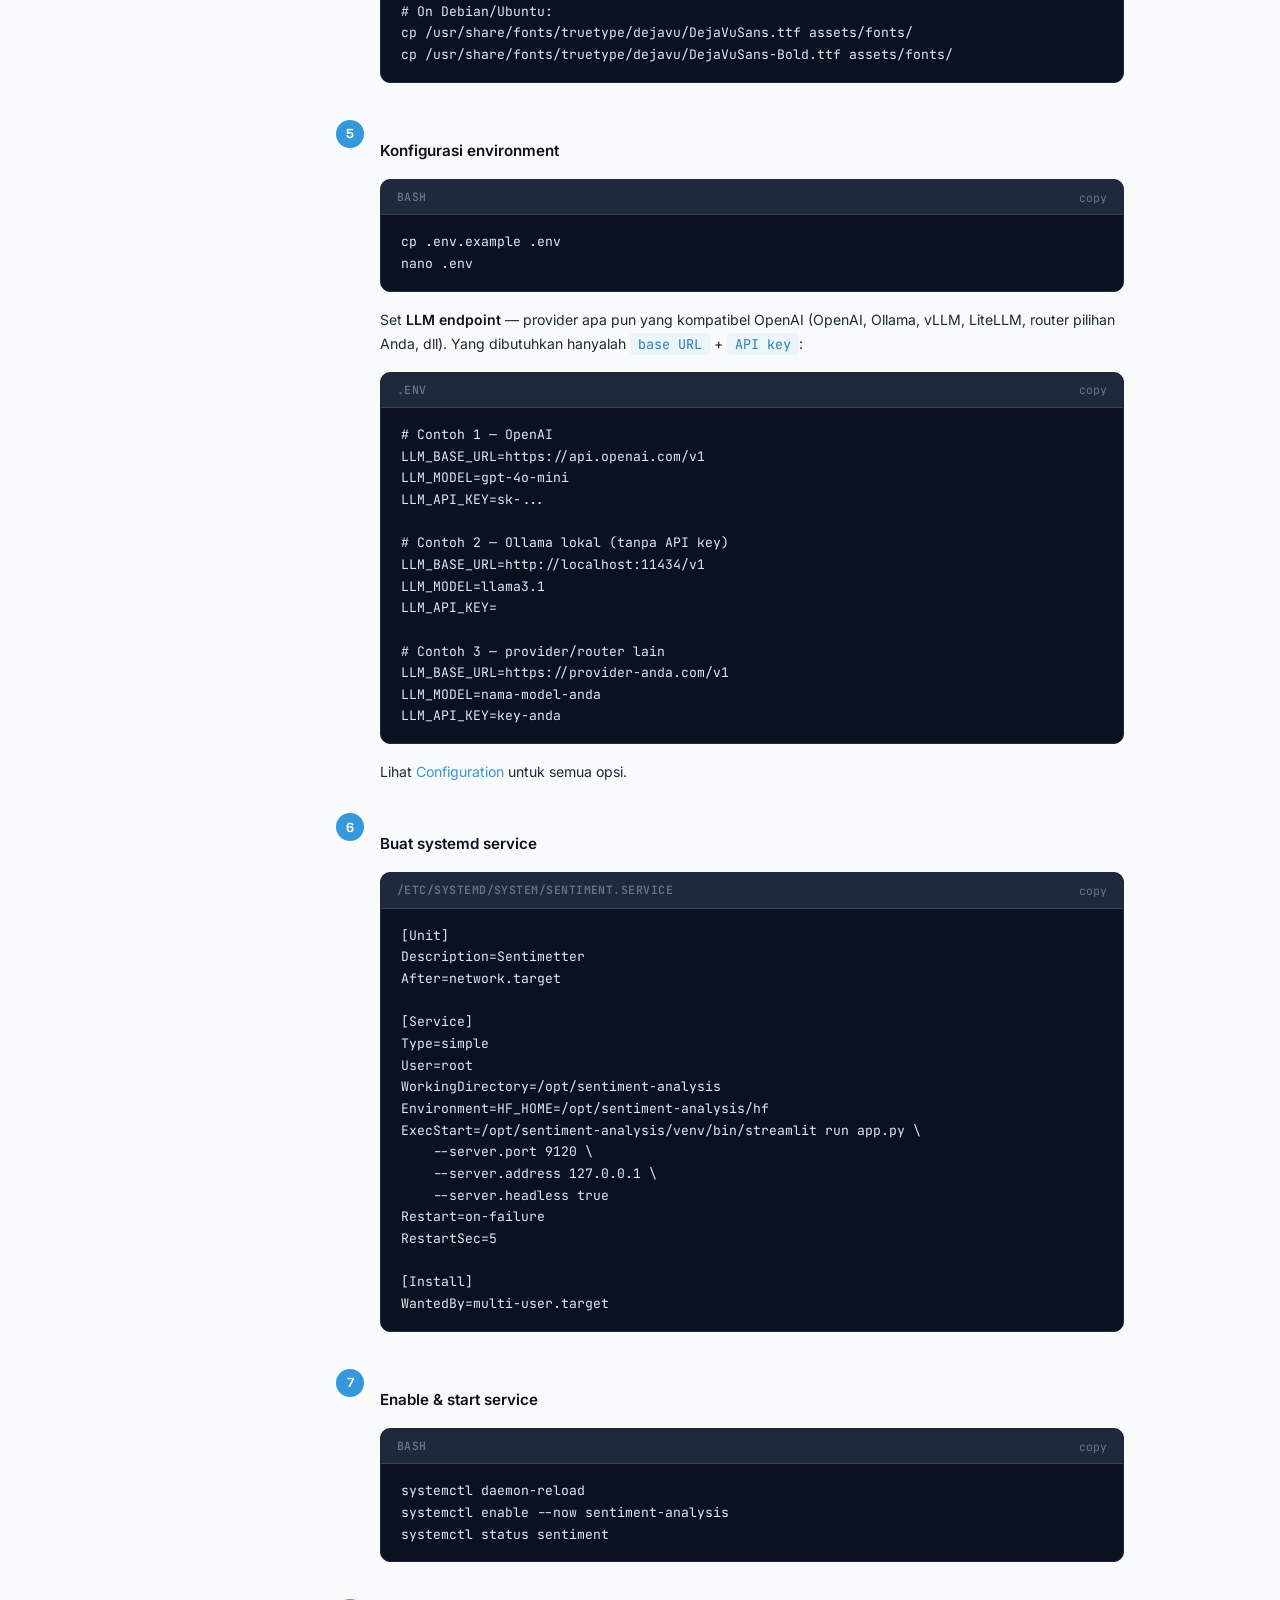
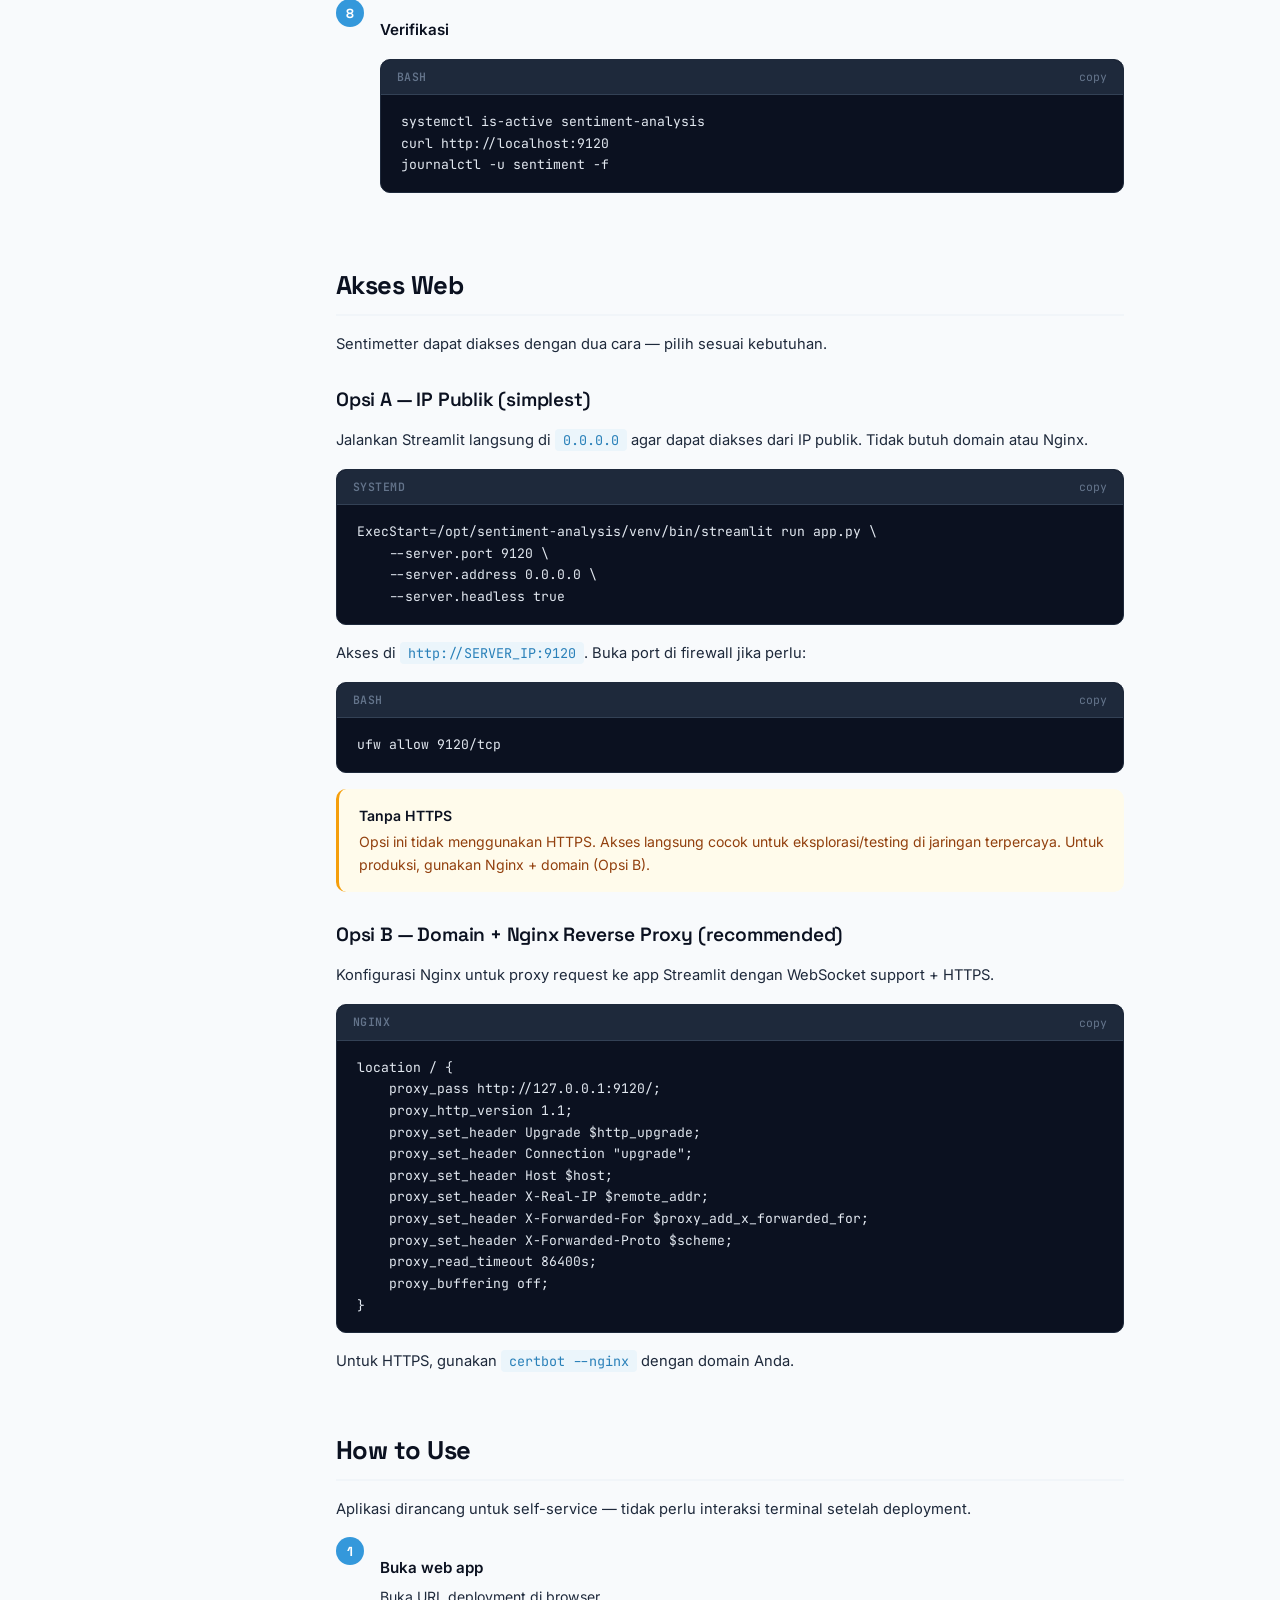
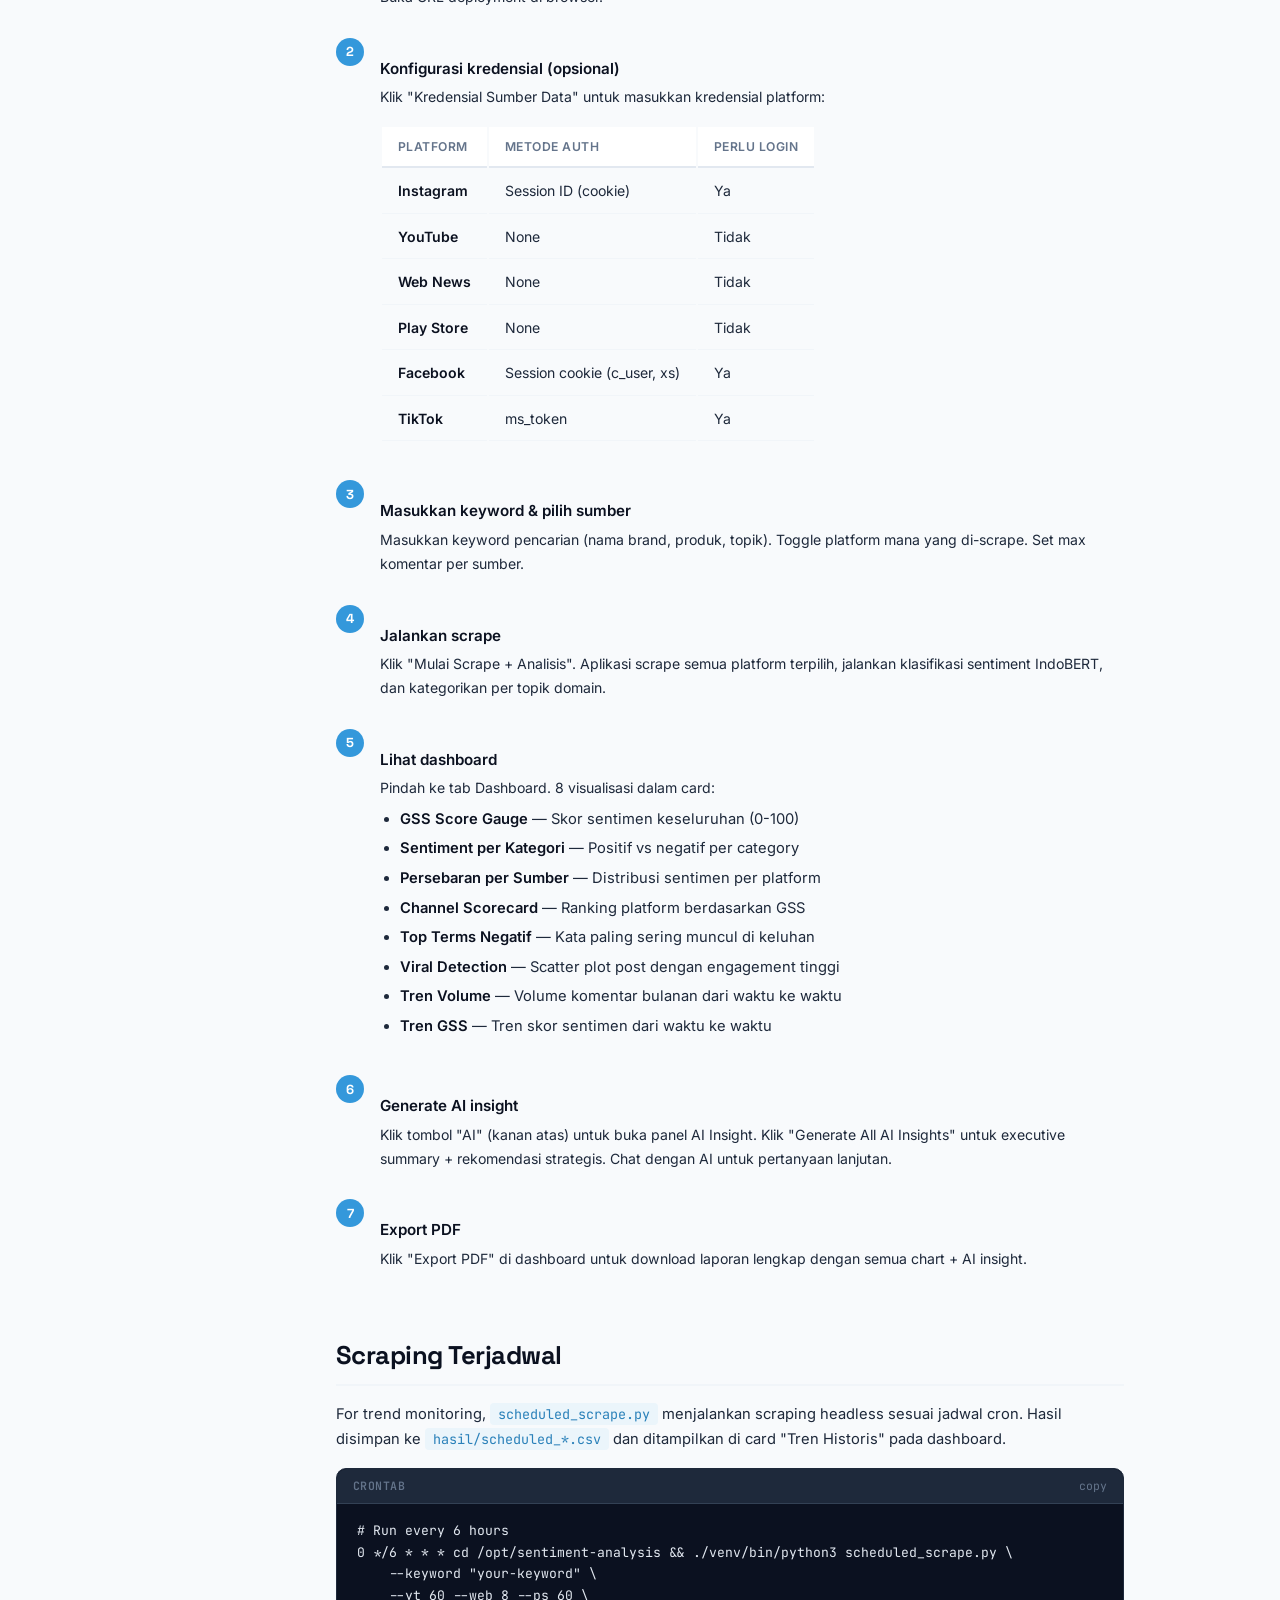
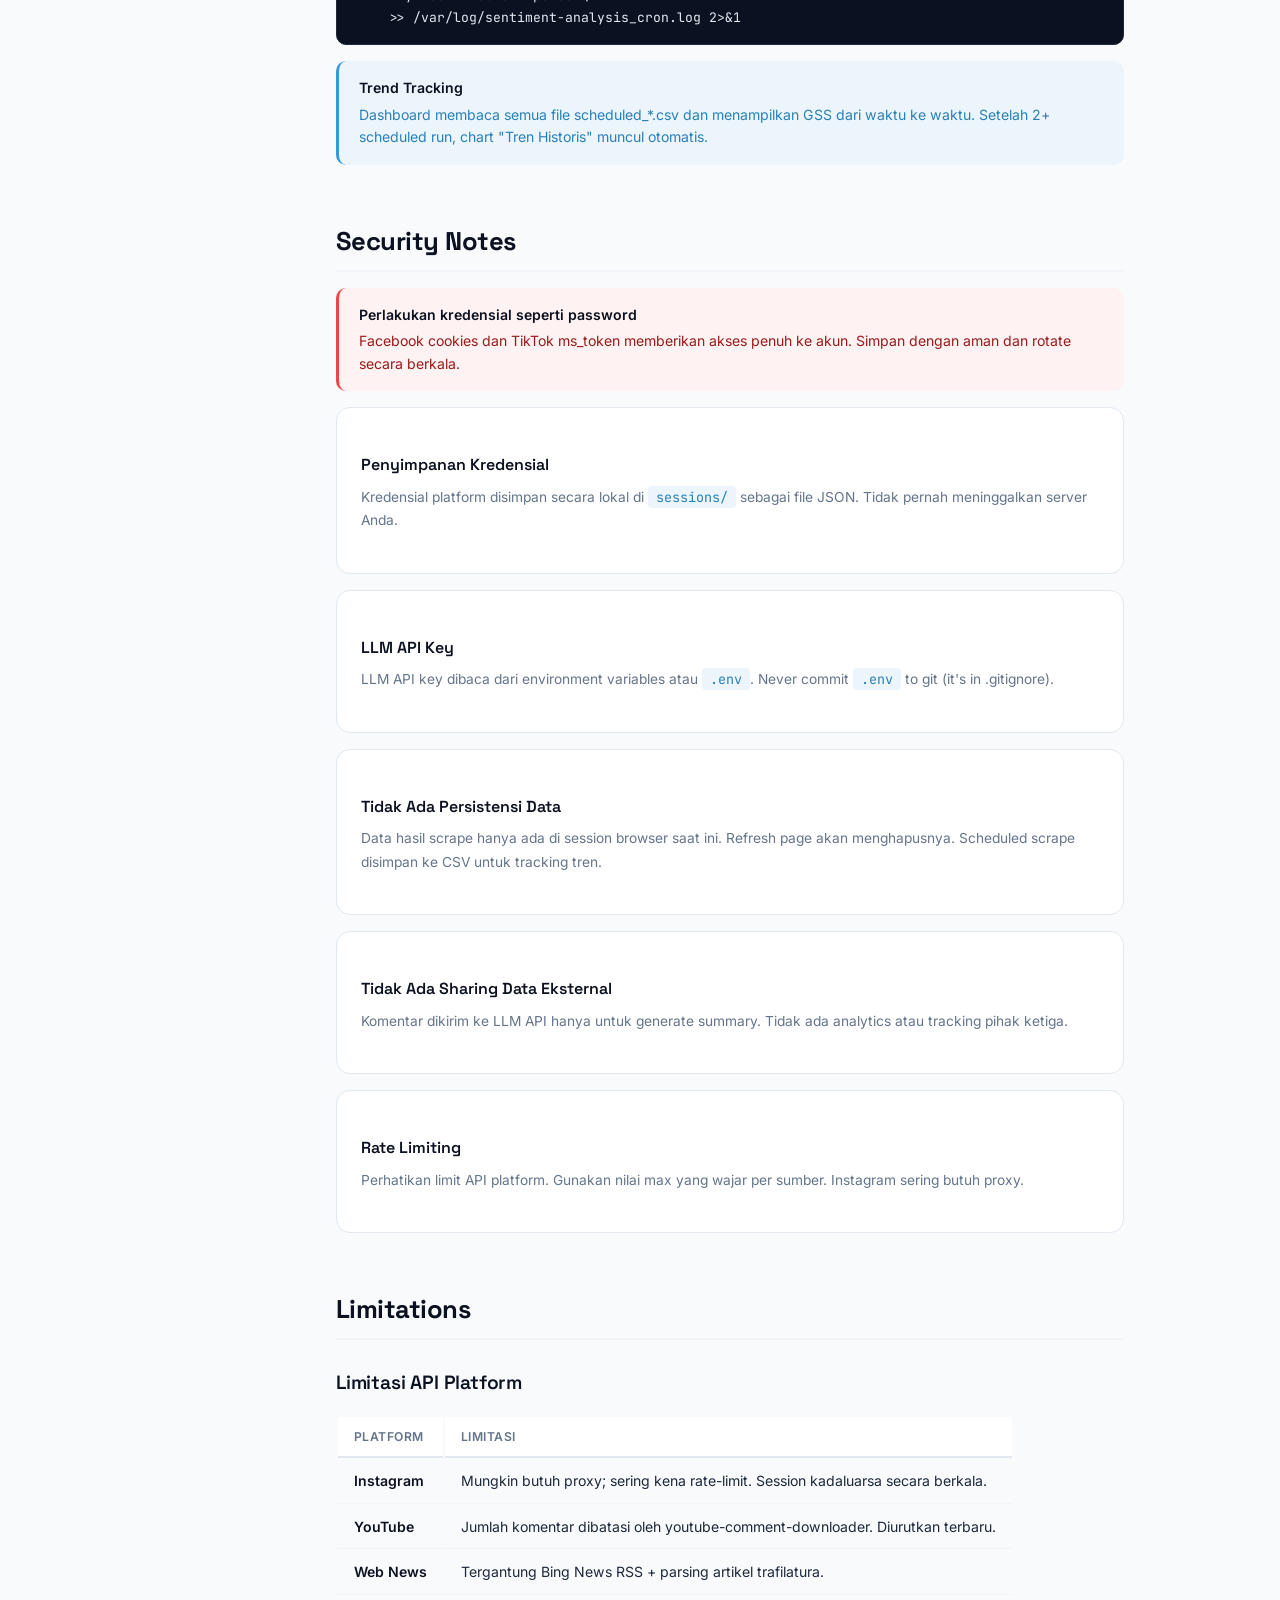
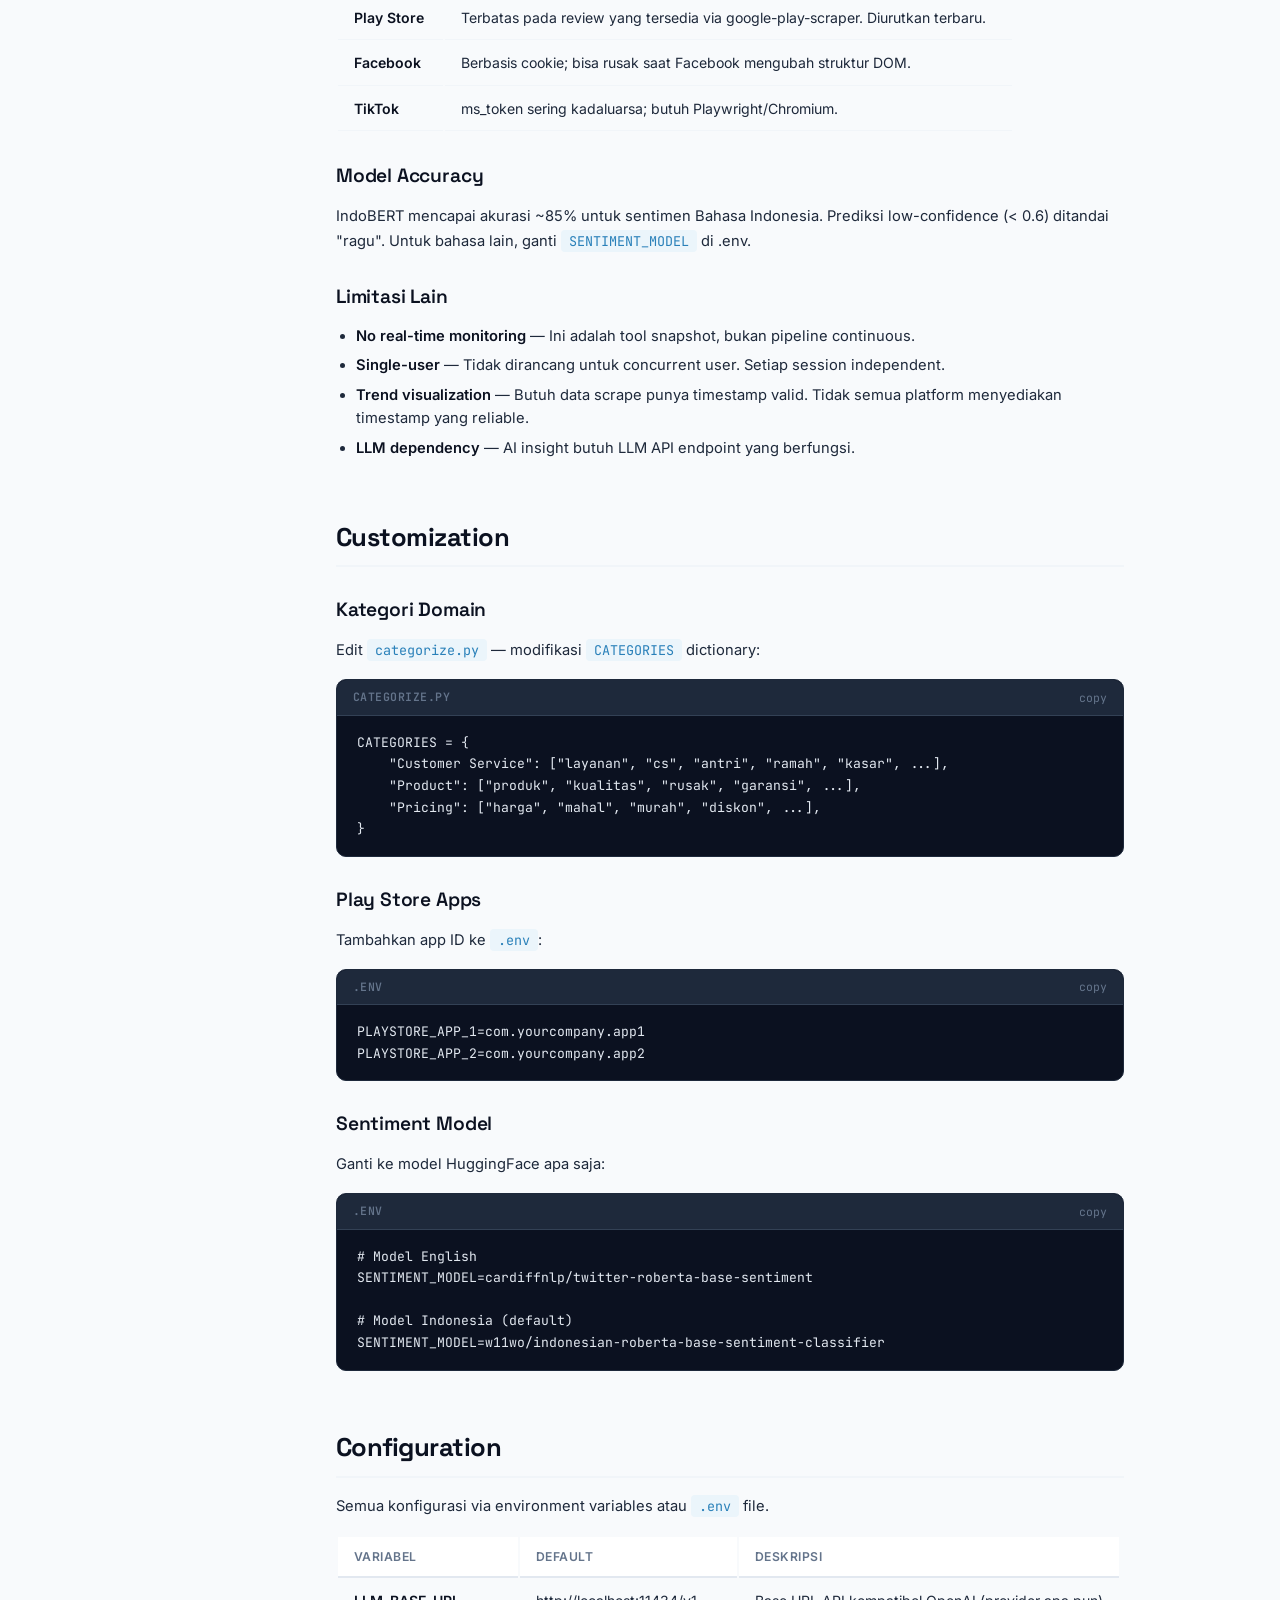
==== commit afb845ef: "fix: genericize deployment — remove hardcoded paths, fix Play Store search, add reasoning support - " ====
--- a/docs/index.html
+++ b/docs/index.html
@@ -227,7 +227,7 @@
       <div class="code-header"><span class="lang">Architecture</span><button class="copy-btn" onclick="copyCode(this)">copy</button></div>
       <div class="code-body"><pre>┌─────────────────────────────────────────────────────┐
 │                 Nginx Reverse Proxy                  │
-│              /sentimetter/ → :9120                    │
+│              / → :9120                    │
 └──────────────────────┬──────────────────────────────┘
                        │
 ┌──────────────────────▼──────────────────────────────┐
@@ -488,7 +488,10 @@
           <div class="code-header"><span class="lang">bash</span><button class="copy-btn" onclick="copyCode(this)">copy</button></div>
           <div class="code-body"><pre>python3 -m venv venv
 source venv/bin/activate
-pip install -r requirements.txt</pre></div>
+pip install -r requirements.txt
+
+# CPU-only server? Install torch first to skip CUDA:
+# pip install torch --index-url https://download.pytorch.org/whl/cpu</pre></div>
         </div>
       </div>
     </div>
@@ -562,8 +565,9 @@
 [Service]
 Type=simple
 User=root
-WorkingDirectory=/opt/sentimetter
-ExecStart=/opt/sentimetter/venv/bin/streamlit run app.py \
+WorkingDirectory=/opt/sentiment-analysis
+Environment=HF_HOME=/opt/sentiment-analysis/hf
+ExecStart=/opt/sentiment-analysis/venv/bin/streamlit run app.py \
     --server.port 9120 \
     --server.address 127.0.0.1 \
     --server.headless true
@@ -583,7 +587,7 @@
         <div class="code-block">
           <div class="code-header"><span class="lang">bash</span><button class="copy-btn" onclick="copyCode(this)">copy</button></div>
           <div class="code-body"><pre>systemctl daemon-reload
-systemctl enable --now sentiment
+systemctl enable --now sentiment-analysis
 systemctl status sentiment</pre></div>
         </div>
       </div>
@@ -595,7 +599,7 @@
         <h4>Verifikasi</h4>
         <div class="code-block">
           <div class="code-header"><span class="lang">bash</span><button class="copy-btn" onclick="copyCode(this)">copy</button></div>
-          <div class="code-body"><pre>systemctl is-active sentiment
+          <div class="code-body"><pre>systemctl is-active sentiment-analysis
 curl http://localhost:9120
 journalctl -u sentiment -f</pre></div>
         </div>
@@ -612,7 +616,7 @@
     <p>Jalankan Streamlit langsung di <code class="inline-code">0.0.0.0</code> agar dapat diakses dari IP publik. Tidak butuh domain atau Nginx.</p>
     <div class="code-block">
       <div class="code-header"><span class="lang">systemd</span><button class="copy-btn" onclick="copyCode(this)">copy</button></div>
-      <div class="code-body"><pre>ExecStart=/opt/sentimetter/venv/bin/streamlit run app.py \
+      <div class="code-body"><pre>ExecStart=/opt/sentiment-analysis/venv/bin/streamlit run app.py \
     --server.port 9120 \
     --server.address 0.0.0.0 \
     --server.headless true</pre></div>
@@ -633,8 +637,8 @@
     <p>Konfigurasi Nginx untuk proxy request ke app Streamlit dengan WebSocket support + HTTPS.</p>
     <div class="code-block">
       <div class="code-header"><span class="lang">nginx</span><button class="copy-btn" onclick="copyCode(this)">copy</button></div>
-      <div class="code-body"><pre>location /sentimetter/ {
-    proxy_pass http://127.0.0.1:9120/sentimetter/;
+      <div class="code-body"><pre>location / {
+    proxy_pass http://127.0.0.1:9120/;
     proxy_http_version 1.1;
     proxy_set_header Upgrade $http_upgrade;
     proxy_set_header Connection "upgrade";
@@ -742,10 +746,10 @@
     <div class="code-block">
       <div class="code-header"><span class="lang">crontab</span><button class="copy-btn" onclick="copyCode(this)">copy</button></div>
       <div class="code-body"><pre># Run every 6 hours
-0 */6 * * * cd /opt/sentimetter && ./venv/bin/python3 scheduled_scrape.py \
+0 */6 * * * cd /opt/sentiment-analysis && ./venv/bin/python3 scheduled_scrape.py \
     --keyword "your-keyword" \
     --yt 60 --web 8 --ps 60 \
-    >> /var/log/sentimetter_cron.log 2>&1</pre></div>
+    >> /var/log/sentiment-analysis_cron.log 2>&1</pre></div>
     </div>
     
     <div class="callout tip">
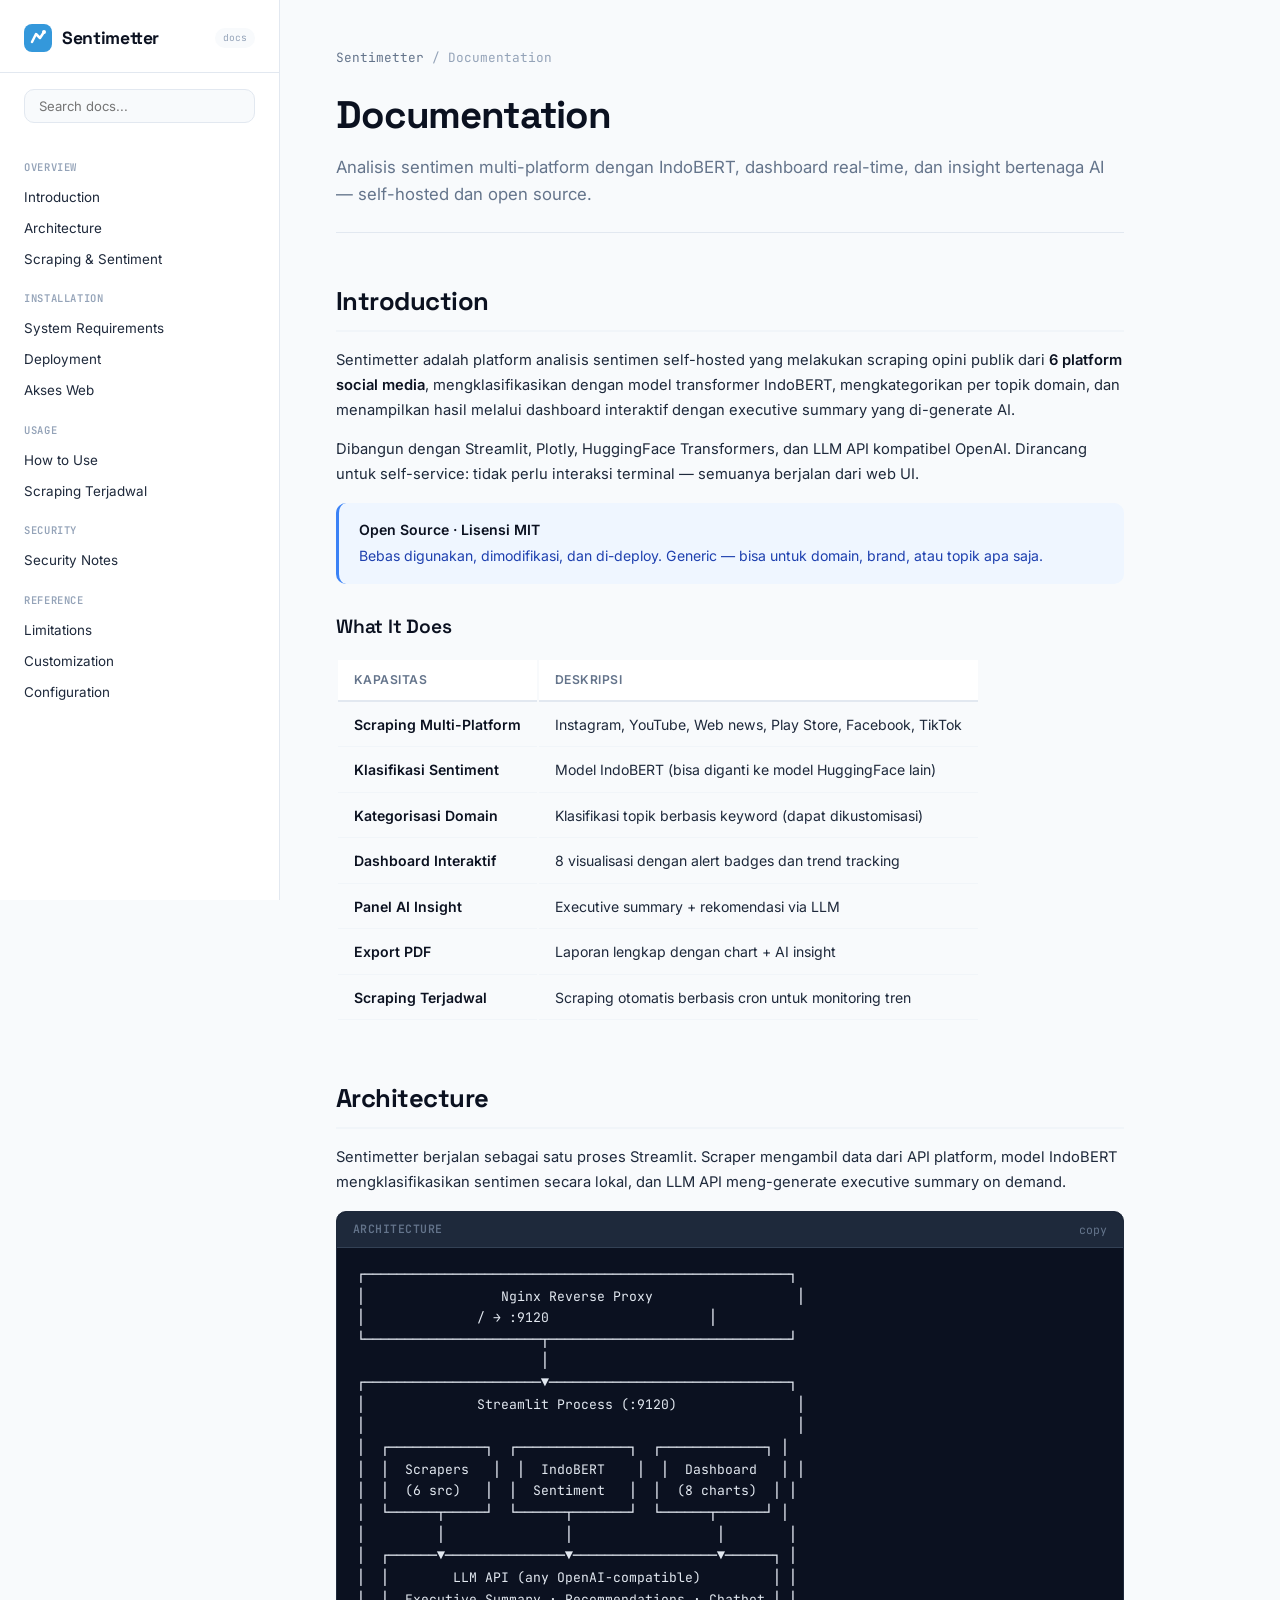
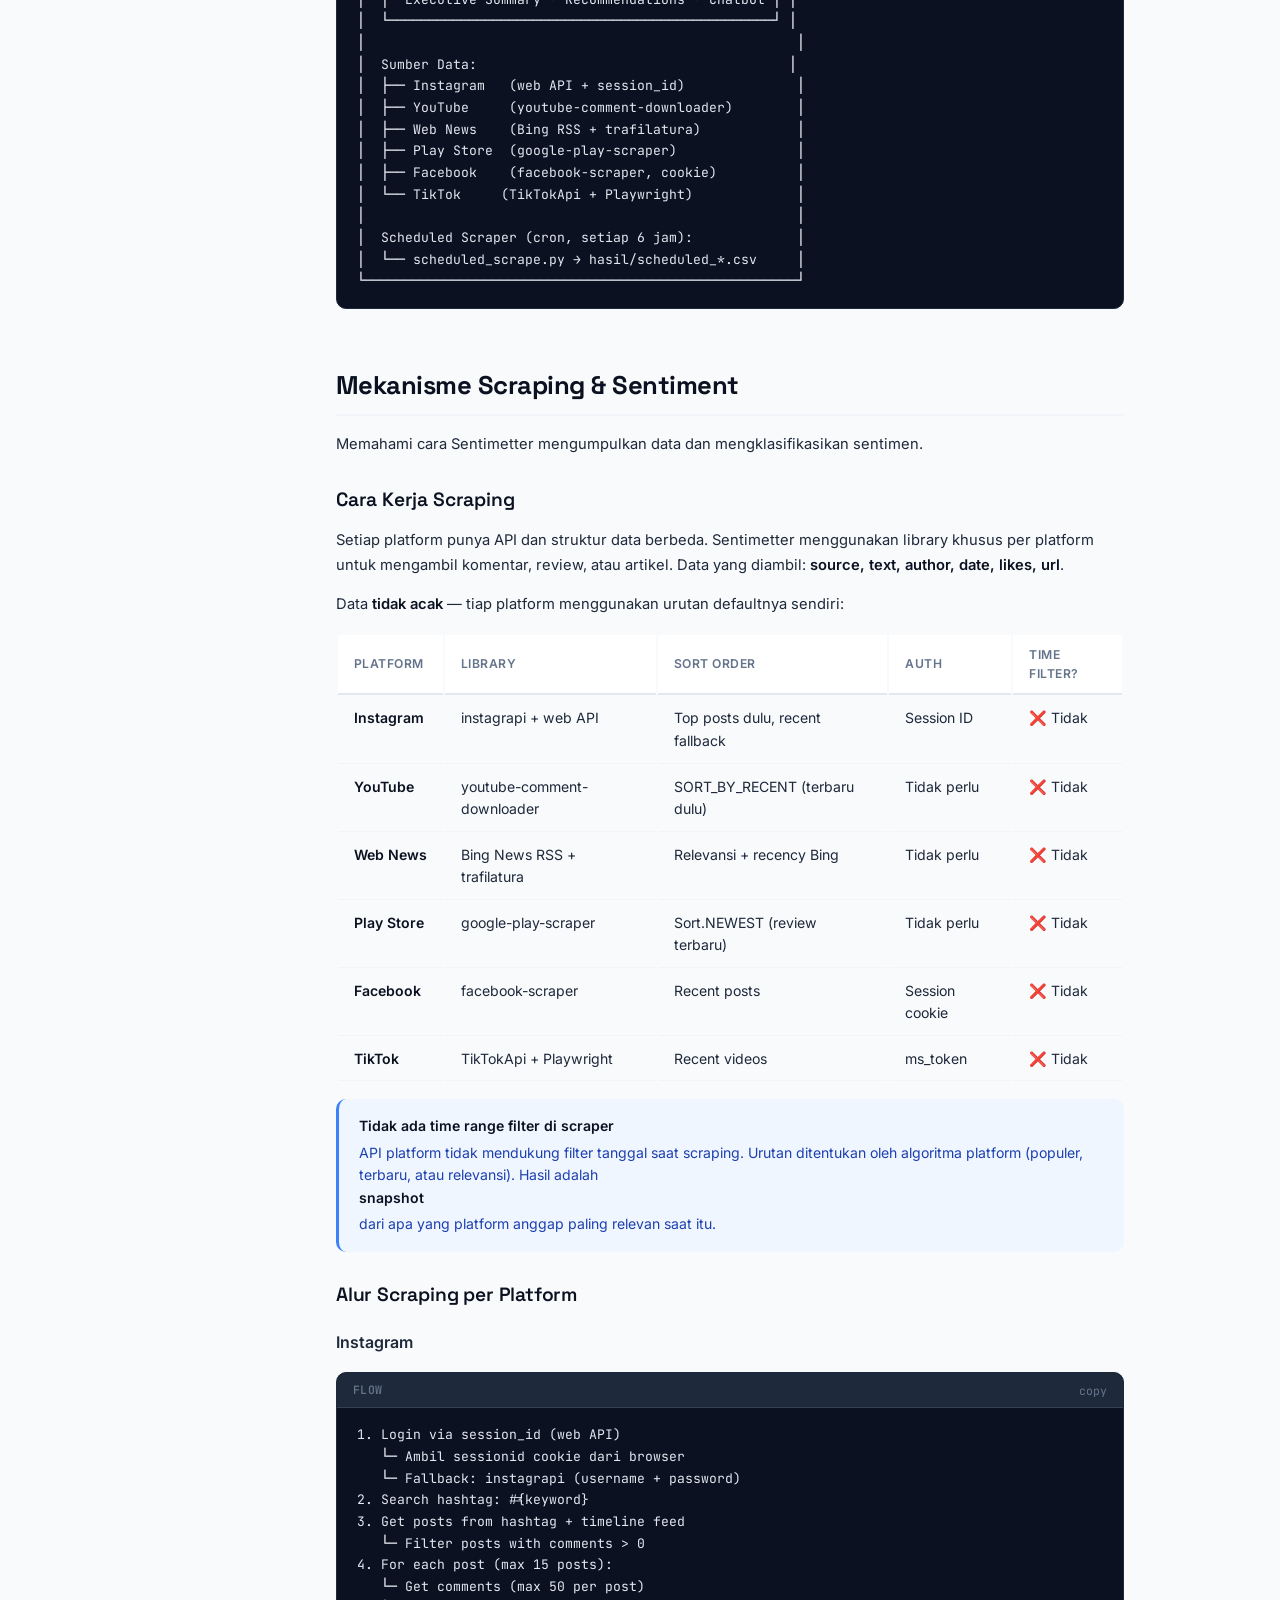
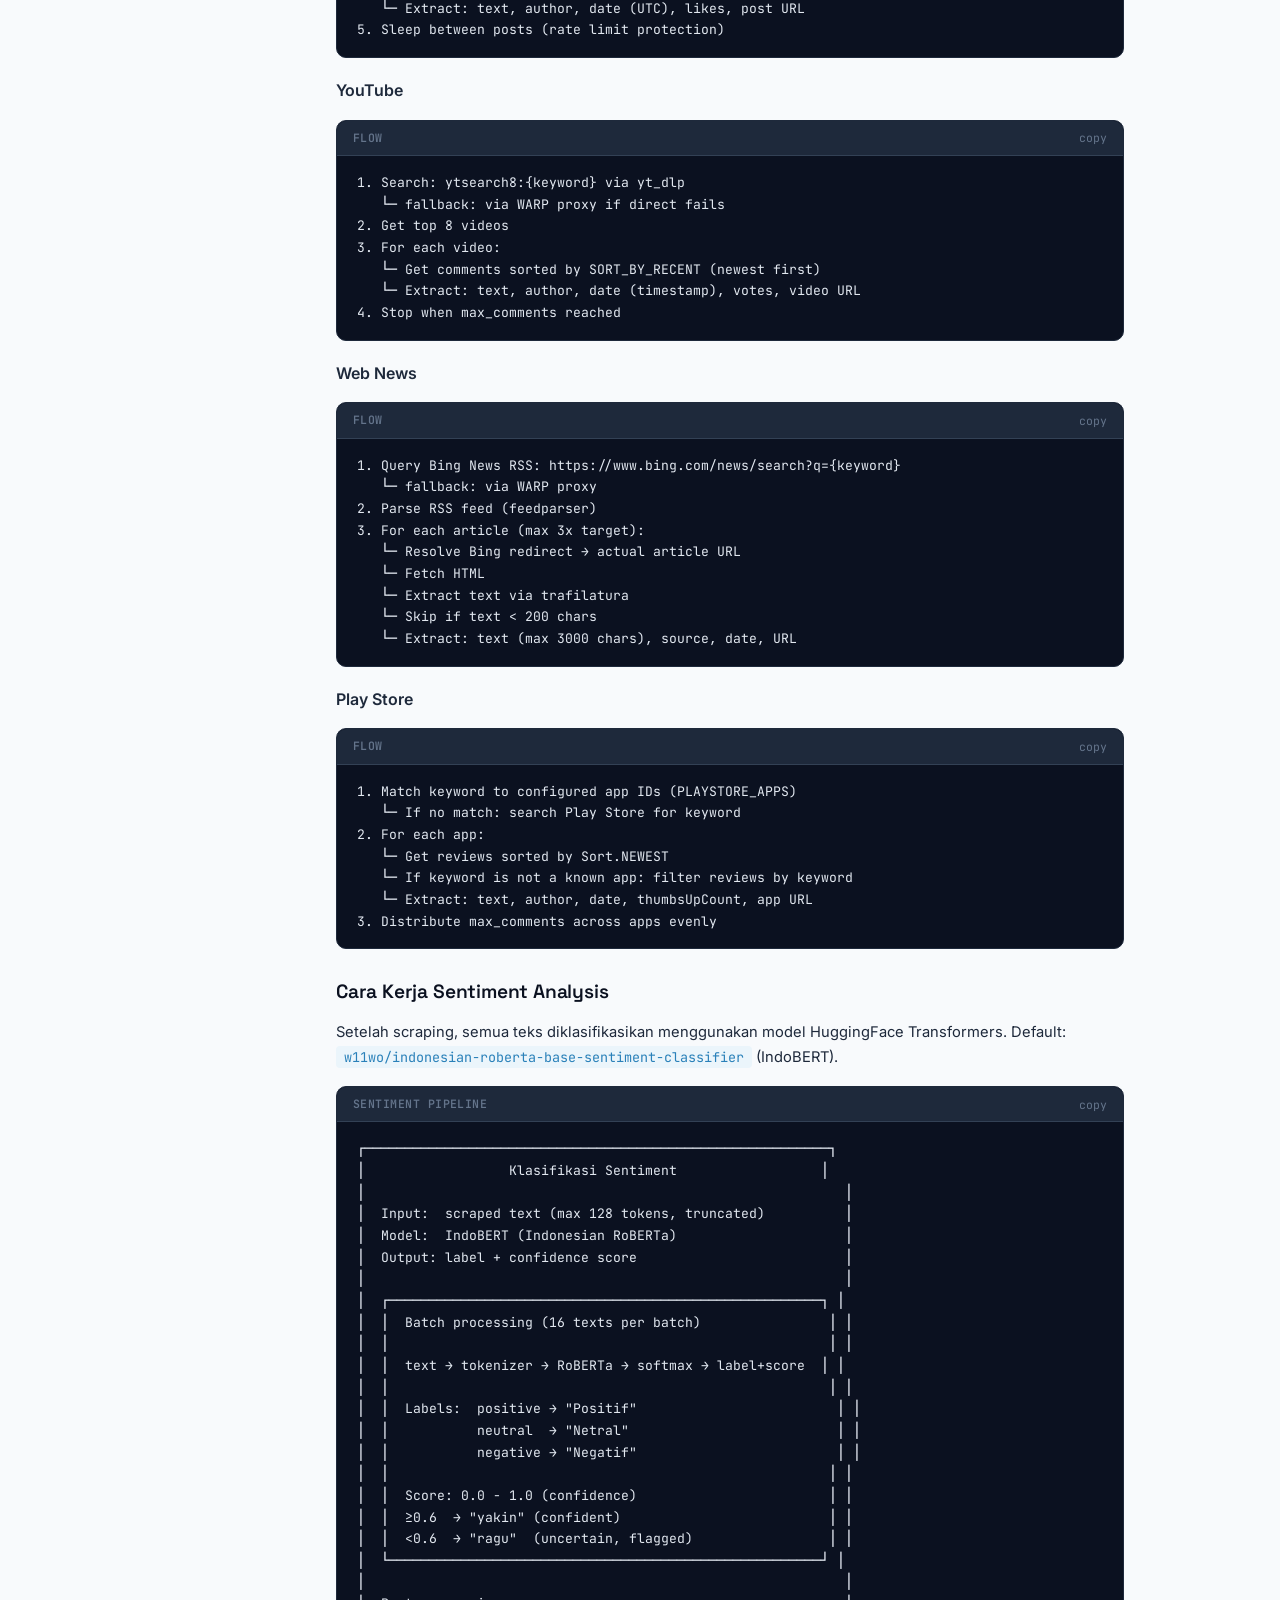
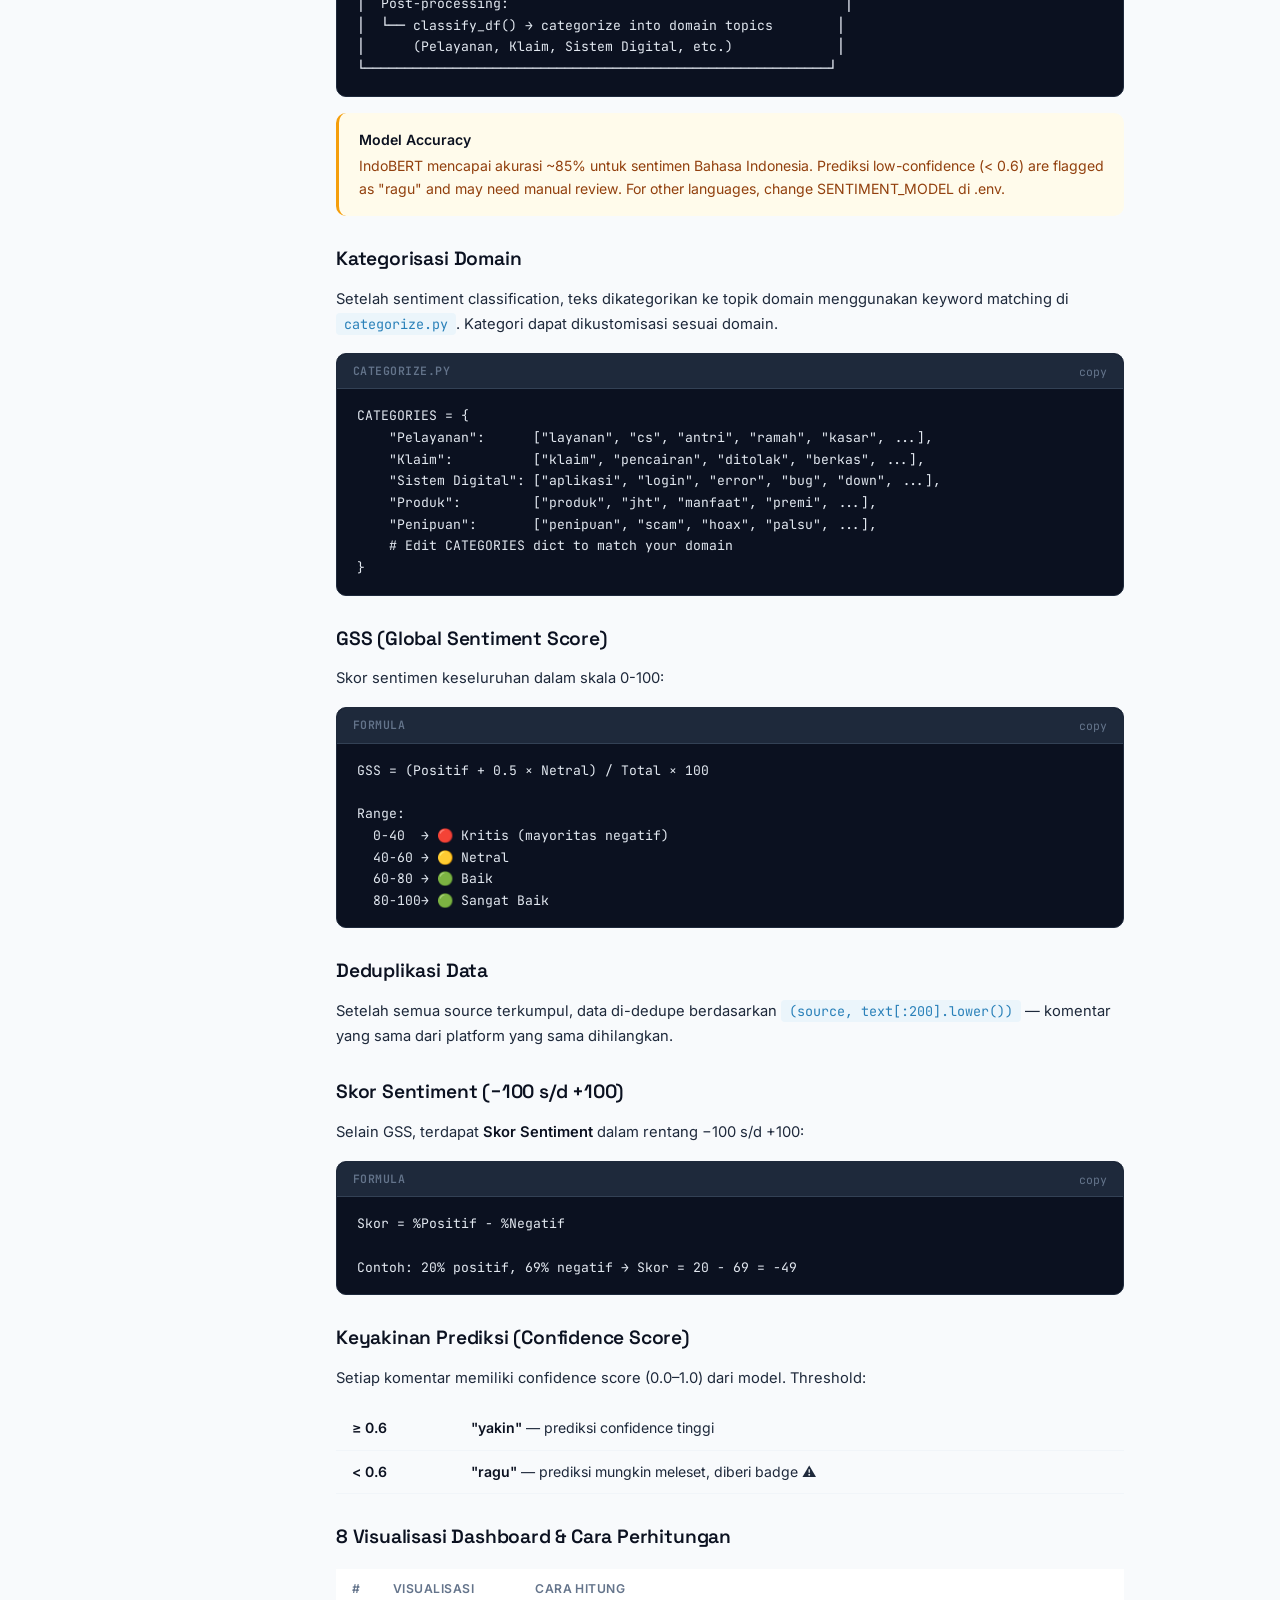
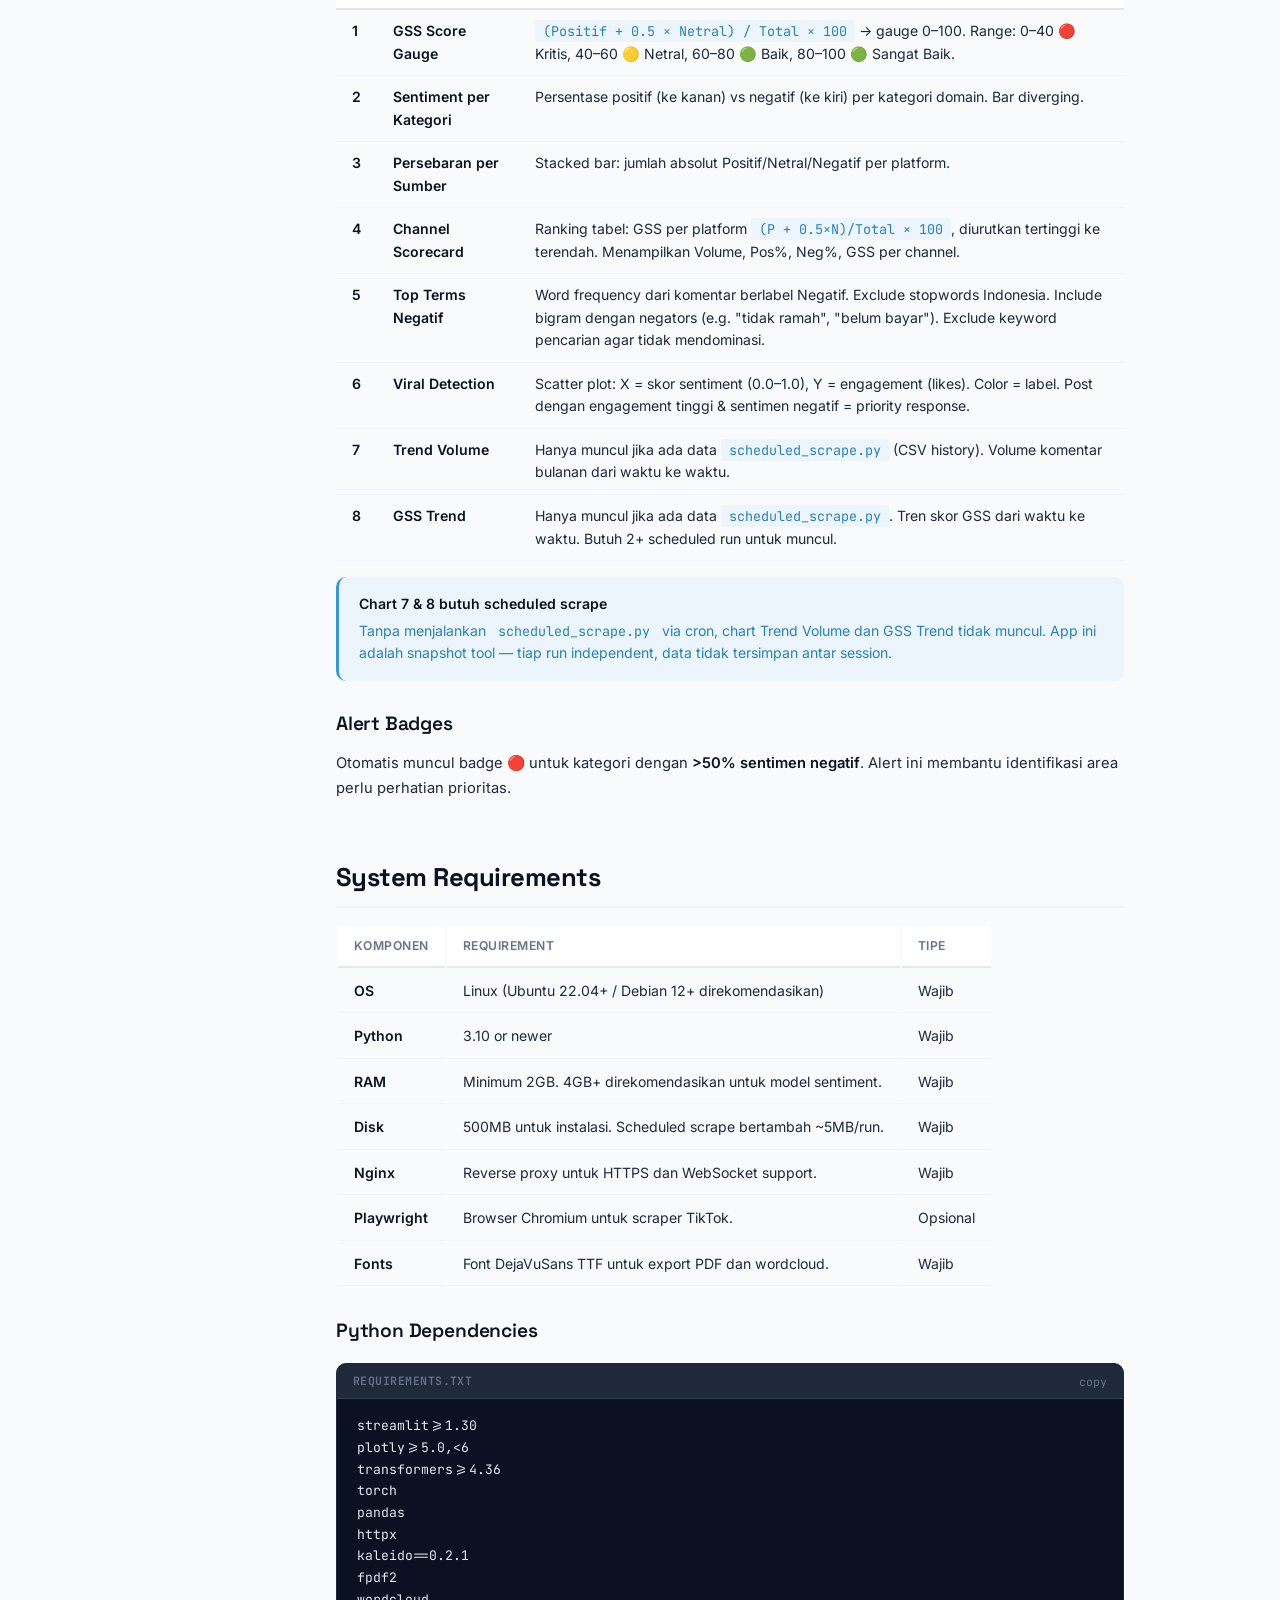
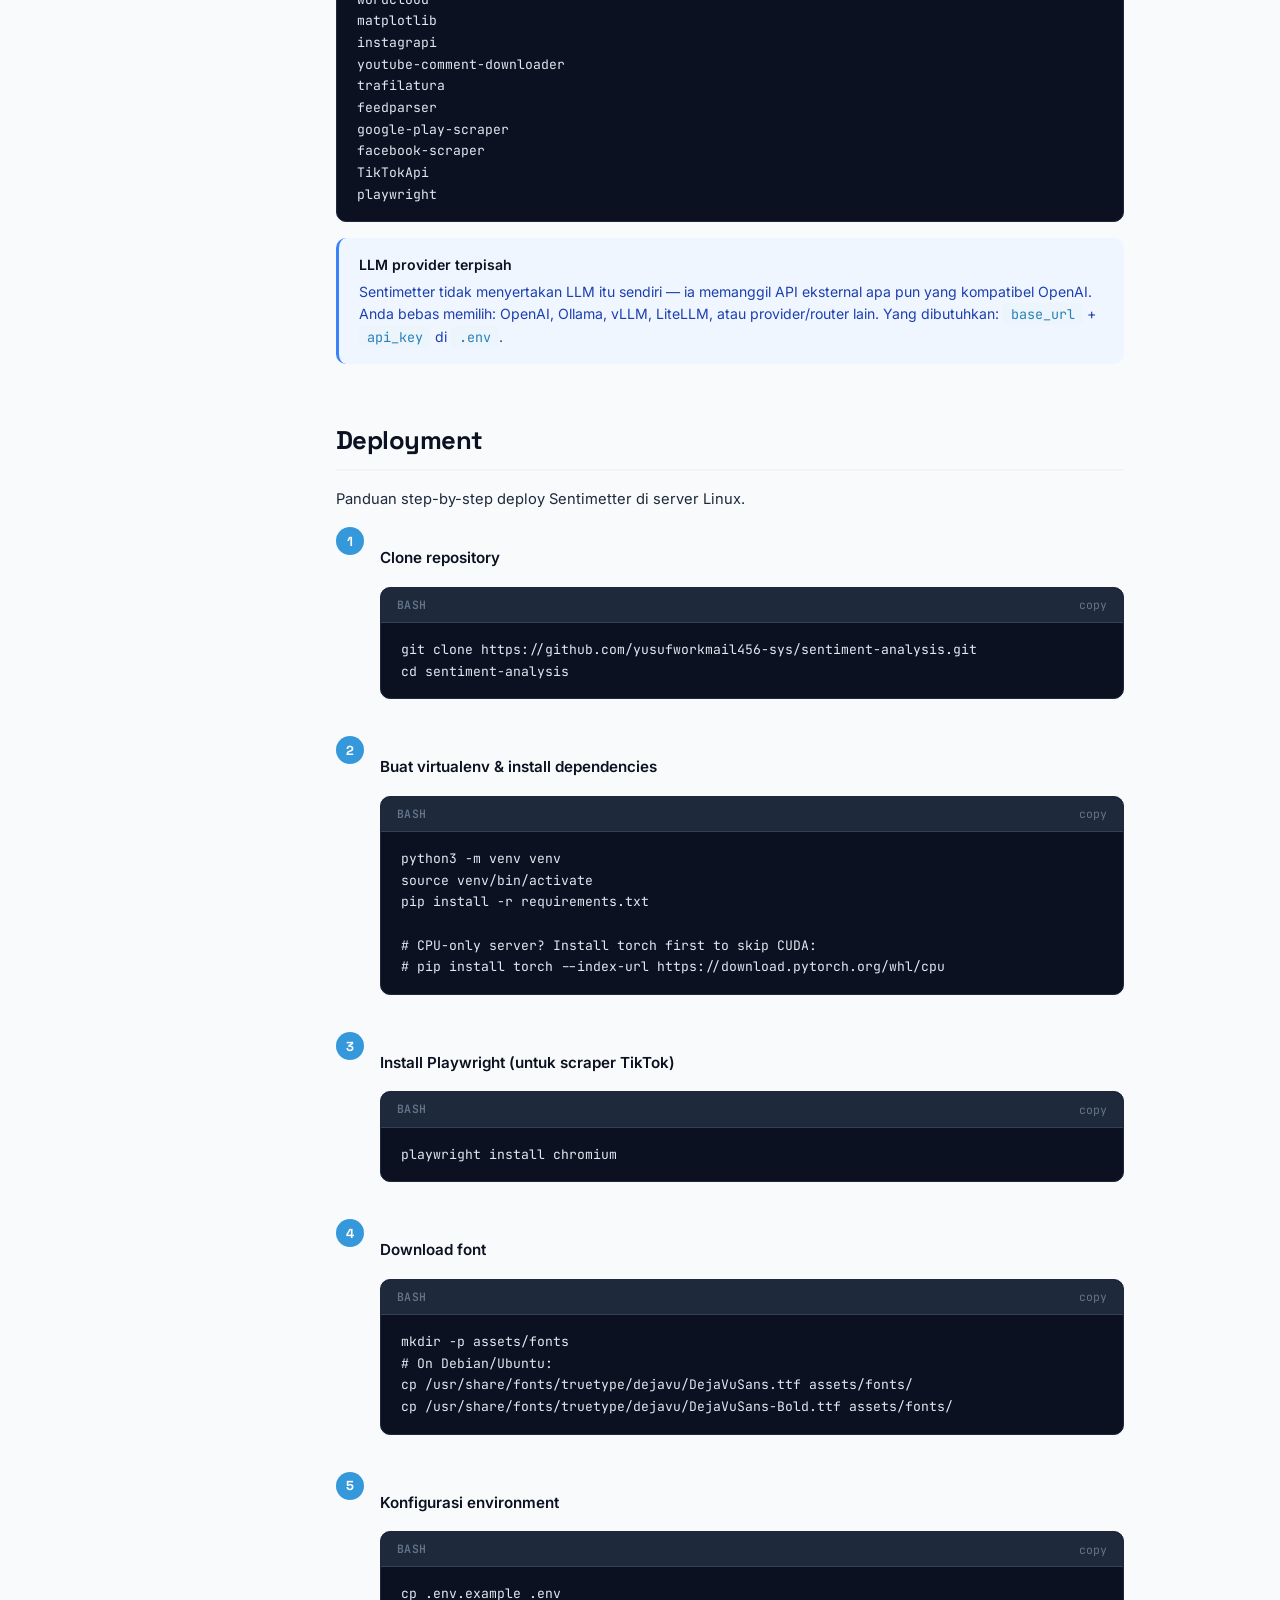
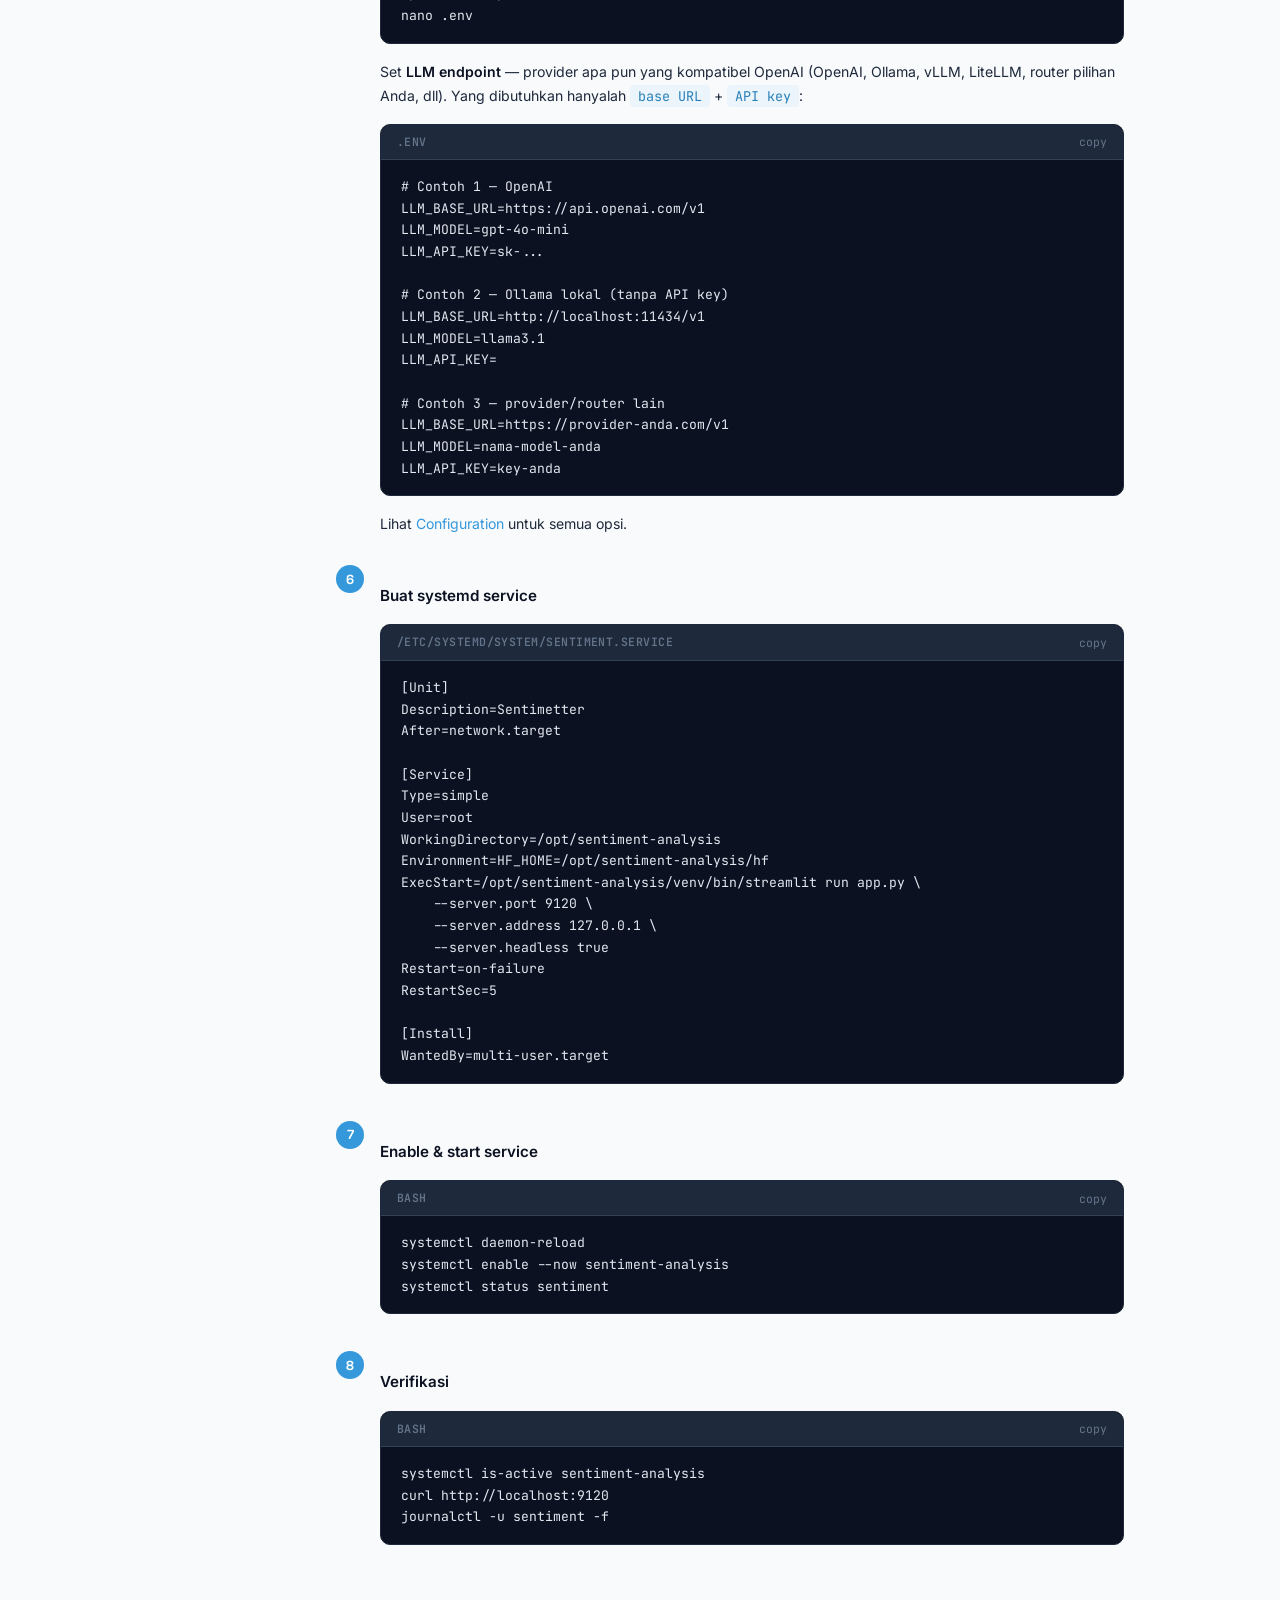
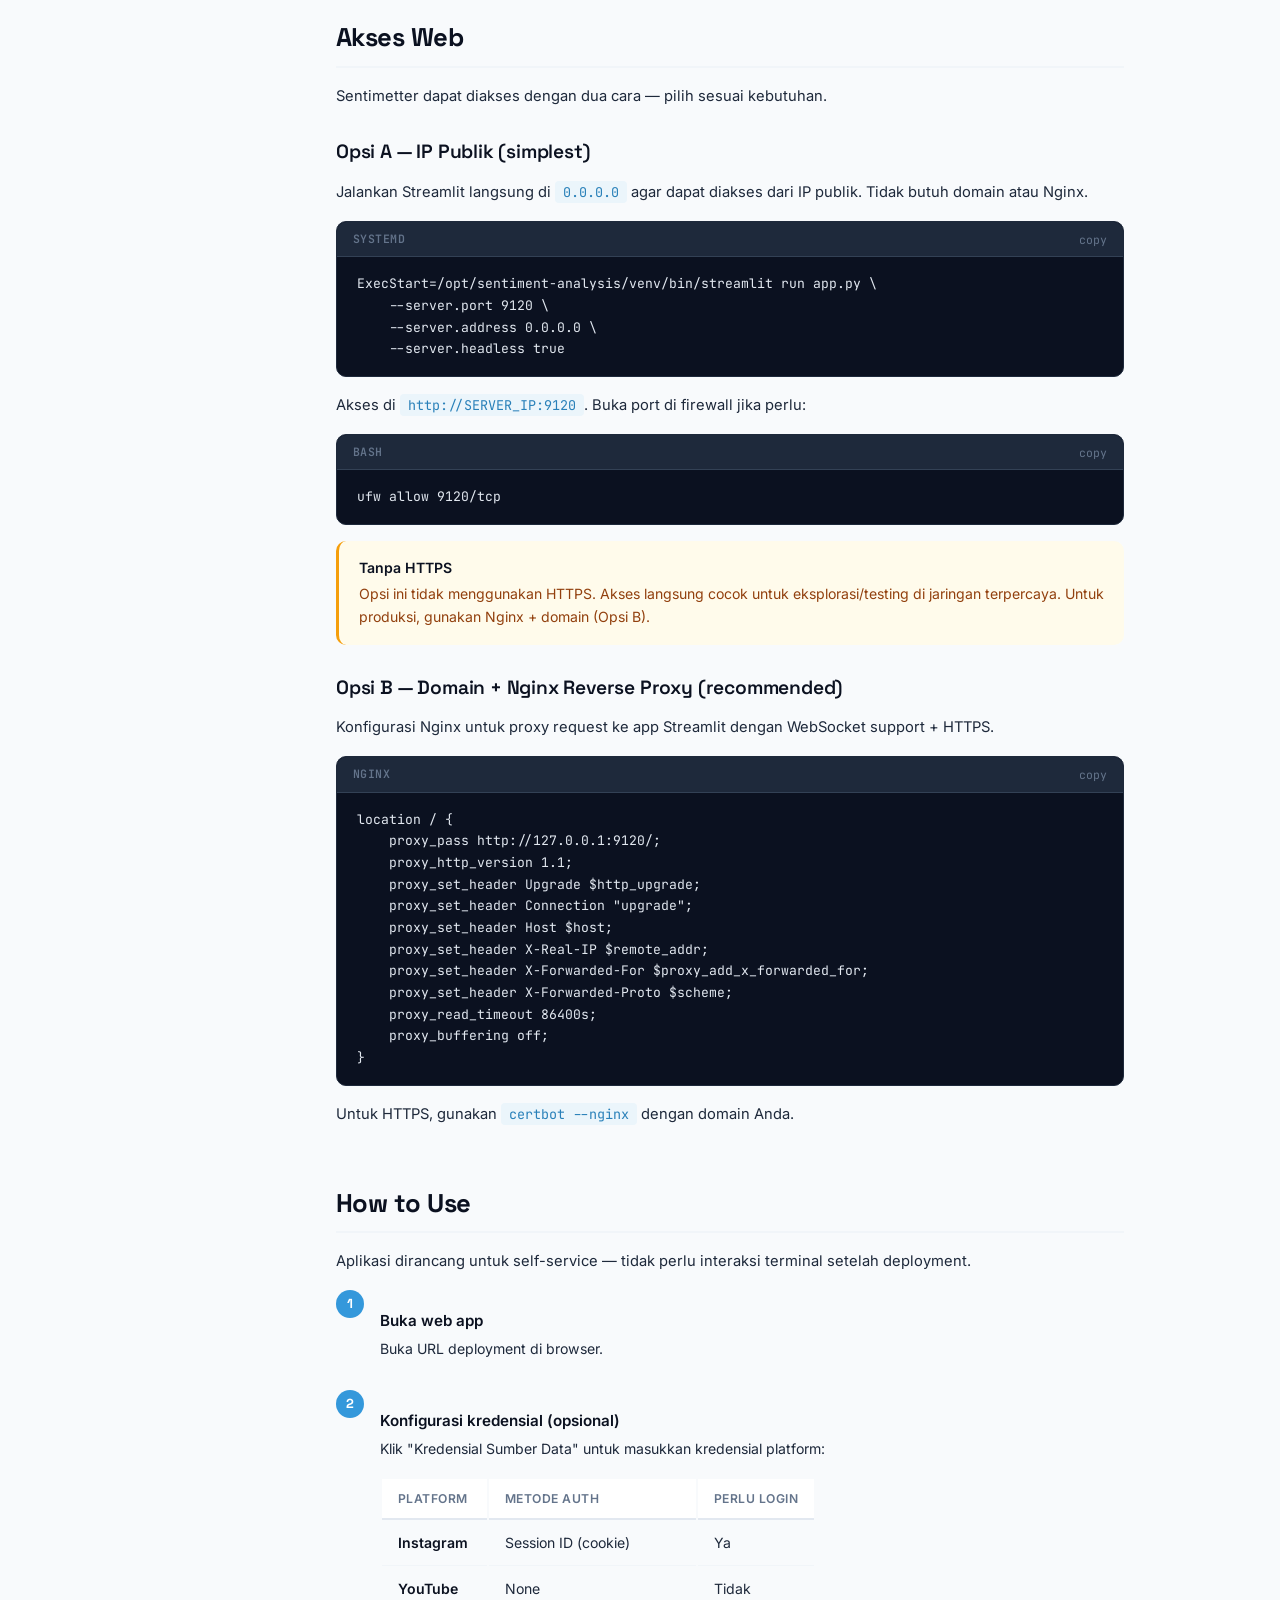
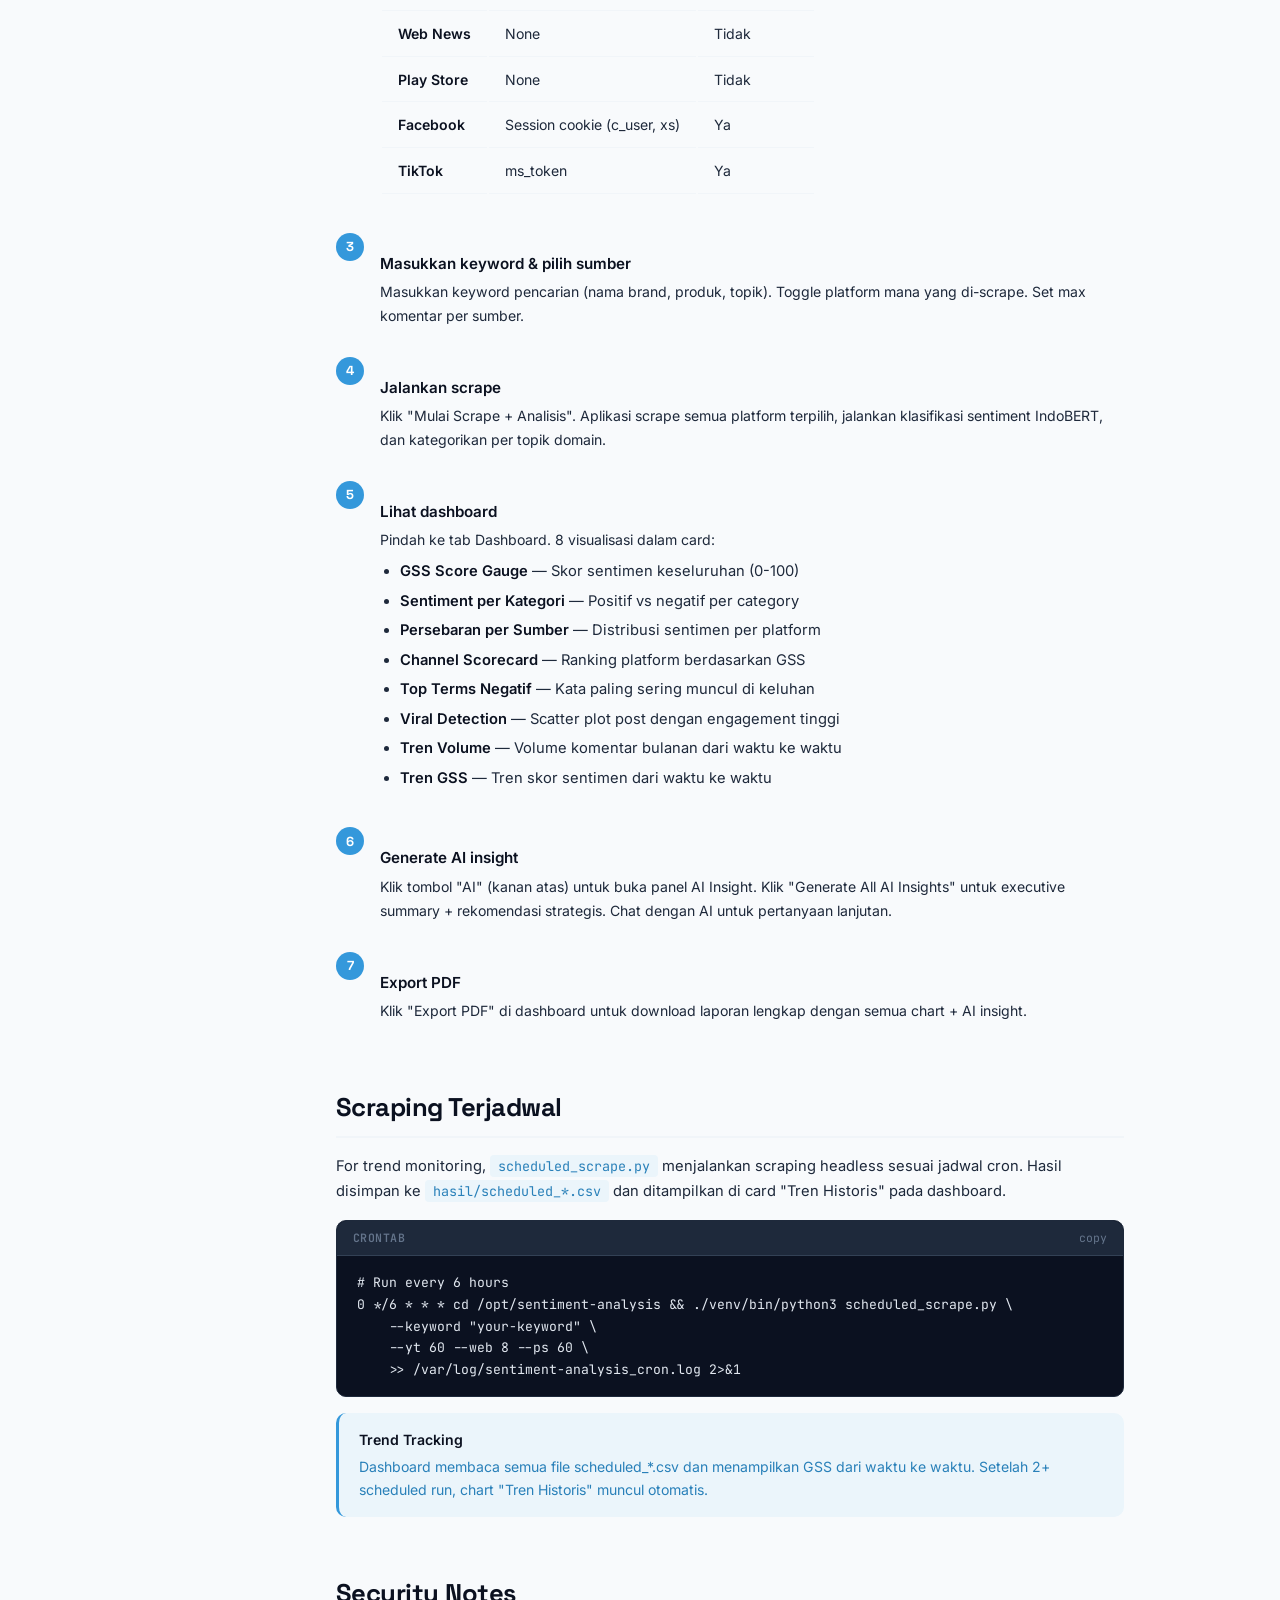
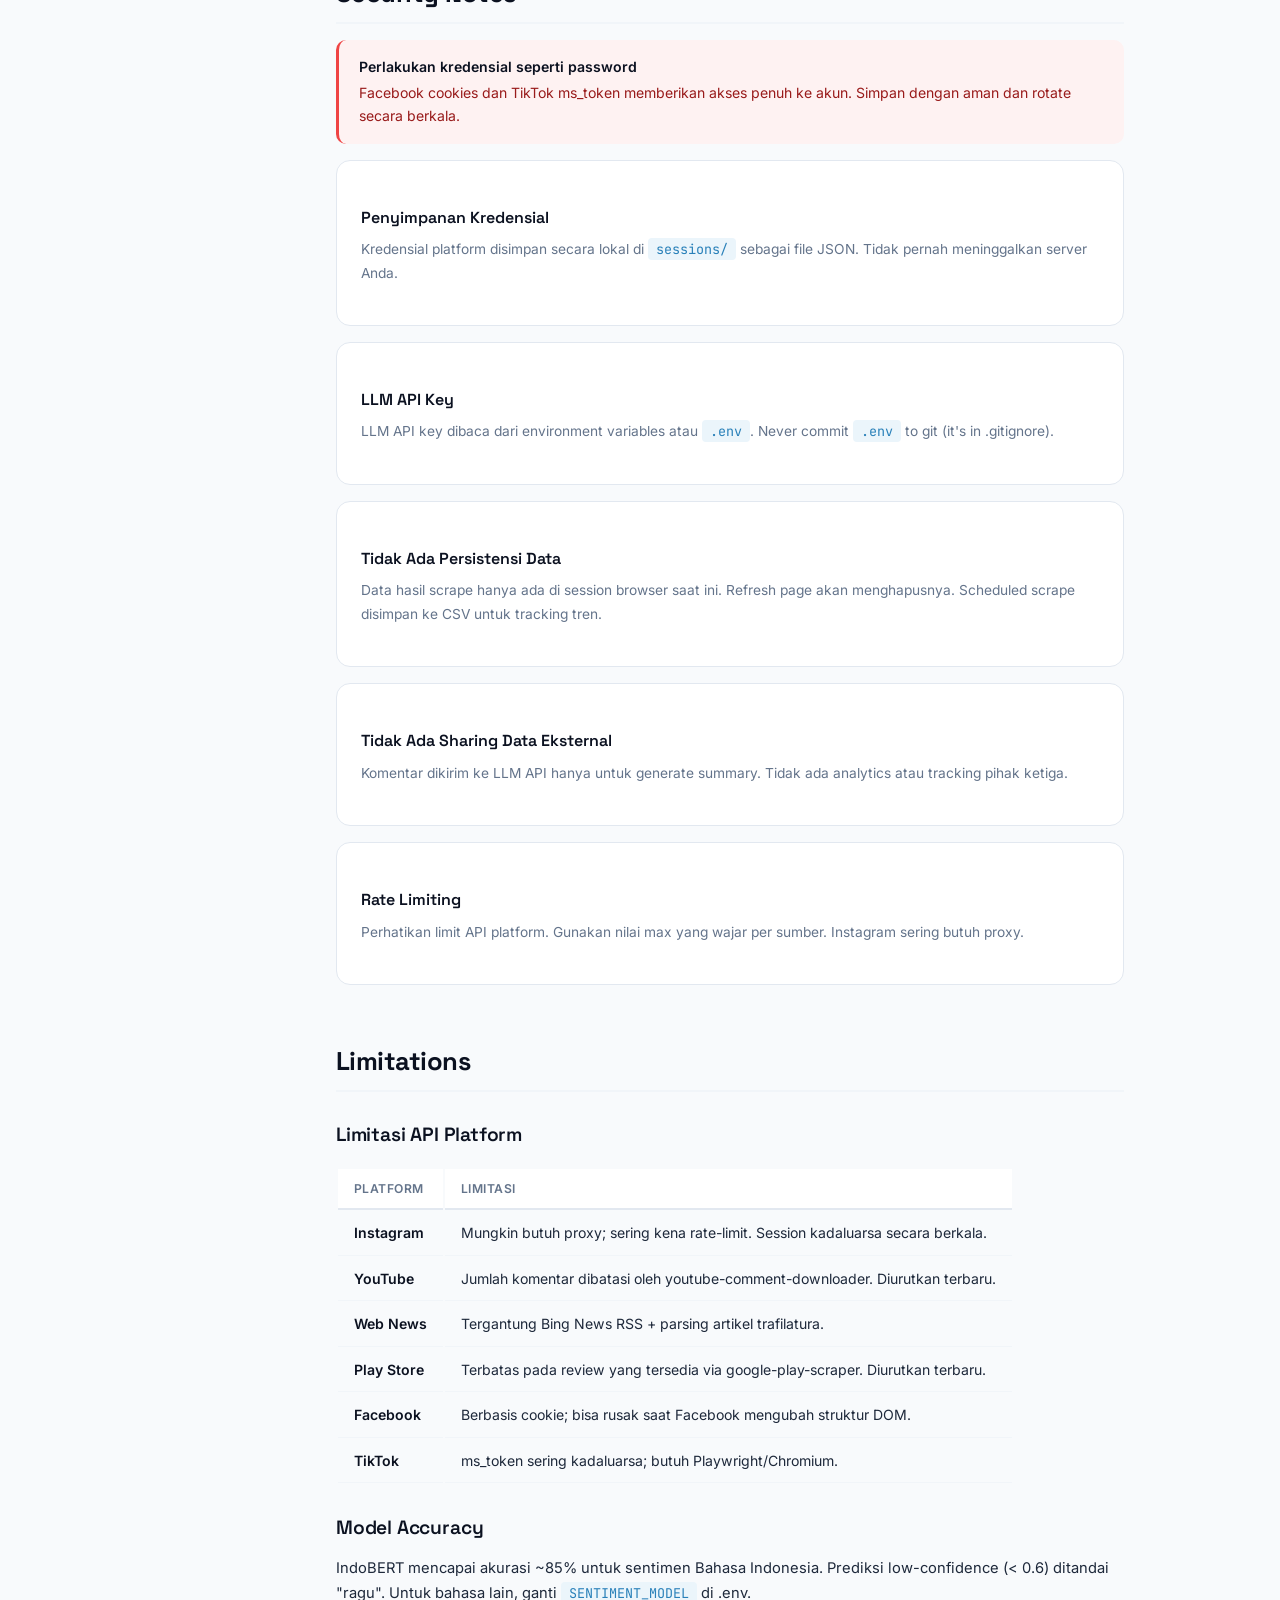
==== commit 2d7c2d53: "docs: add dashboard calculation details — GSS formula, Skor, confidence threshold, 8 chart explanati" ====
--- a/docs/index.html
+++ b/docs/index.html
@@ -412,6 +412,81 @@
     <h3>Deduplikasi Data</h3>
     <p>Setelah semua source terkumpul, data di-dedupe berdasarkan <code class="inline-code">(source, text[:200].lower())</code> — komentar yang sama dari platform yang sama dihilangkan.</p>
 
+    <h3>Skor Sentiment (−100 s/d +100)</h3>
+    <p>Selain GSS, terdapat <strong>Skor Sentiment</strong> dalam rentang −100 s/d +100:</p>
+    <div class="code-block">
+      <div class="code-header"><span class="lang">formula</span><button class="copy-btn" onclick="copyCode(this)">copy</button></div>
+      <div class="code-body"><pre>Skor = %Positif − %Negatif
+
+Contoh: 20% positif, 69% negatif → Skor = 20 − 69 = −49</pre></div>
+    </div>
+
+    <h3>Keyakinan Prediksi (Confidence Score)</h3>
+    <p>Setiap komentar memiliki confidence score (0.0–1.0) dari model. Threshold:</p>
+    <table class="spec-table">
+      <tbody>
+        <tr><td>≥ 0.6</td><td><strong>"yakin"</strong> — prediksi confidence tinggi</td></tr>
+        <tr><td>&lt; 0.6</td><td><strong>"ragu"</strong> — prediksi mungkin meleset, diberi badge ⚠️</td></tr>
+      </tbody>
+    </table>
+
+    <h3>8 Visualisasi Dashboard & Cara Perhitungan</h3>
+    <table class="spec-table">
+      <thead><tr><th>#</th><th>Visualisasi</th><th>Cara Hitung</th></tr></thead>
+      <tbody>
+        <tr>
+          <td>1</td>
+          <td><strong>GSS Score Gauge</strong></td>
+          <td><code class="inline-code">(Positif + 0.5 × Netral) / Total × 100</code> → gauge 0–100. Range: 0–40 🔴 Kritis, 40–60 🟡 Netral, 60–80 🟢 Baik, 80–100 🟢 Sangat Baik.</td>
+        </tr>
+        <tr>
+          <td>2</td>
+          <td><strong>Sentiment per Kategori</strong></td>
+          <td>Persentase positif (ke kanan) vs negatif (ke kiri) per kategori domain. Bar diverging.</td>
+        </tr>
+        <tr>
+          <td>3</td>
+          <td><strong>Persebaran per Sumber</strong></td>
+          <td>Stacked bar: jumlah absolut Positif/Netral/Negatif per platform.</td>
+        </tr>
+        <tr>
+          <td>4</td>
+          <td><strong>Channel Scorecard</strong></td>
+          <td>Ranking tabel: GSS per platform <code class="inline-code">(P + 0.5×N)/Total × 100</code>, diurutkan tertinggi ke terendah. Menampilkan Volume, Pos%, Neg%, GSS per channel.</td>
+        </tr>
+        <tr>
+          <td>5</td>
+          <td><strong>Top Terms Negatif</strong></td>
+          <td>Word frequency dari komentar berlabel Negatif. Exclude stopwords Indonesia. Include bigram dengan negators (e.g. "tidak ramah", "belum bayar"). Exclude keyword pencarian agar tidak mendominasi.</td>
+        </tr>
+        <tr>
+          <td>6</td>
+          <td><strong>Viral Detection</strong></td>
+          <td>Scatter plot: X = skor sentiment (0.0–1.0), Y = engagement (likes). Color = label. Post dengan engagement tinggi & sentimen negatif = priority response.</td>
+        </tr>
+        <tr>
+          <td>7</td>
+          <td><strong>Trend Volume</strong></td>
+          <td>Hanya muncul jika ada data <code class="inline-code">scheduled_scrape.py</code> (CSV history). Volume komentar bulanan dari waktu ke waktu.</td>
+        </tr>
+        <tr>
+          <td>8</td>
+          <td><strong>GSS Trend</strong></td>
+          <td>Hanya muncul jika ada data <code class="inline-code">scheduled_scrape.py</code>. Tren skor GSS dari waktu ke waktu. Butuh 2+ scheduled run untuk muncul.</td>
+        </tr>
+      </tbody>
+    </table>
+
+    <div class="callout tip">
+      <div class="body">
+        <strong>Chart 7 & 8 butuh scheduled scrape</strong>
+        Tanpa menjalankan <code class="inline-code">scheduled_scrape.py</code> via cron, chart Trend Volume dan GSS Trend tidak muncul. App ini adalah snapshot tool — tiap run independent, data tidak tersimpan antar session.
+      </div>
+    </div>
+
+    <h3>Alert Badges</h3>
+    <p>Otomatis muncul badge 🔴 untuk kategori dengan <strong>&gt;50% sentimen negatif</strong>. Alert ini membantu identifikasi area perlu perhatian prioritas.</p>
+
   </section>
 
 
